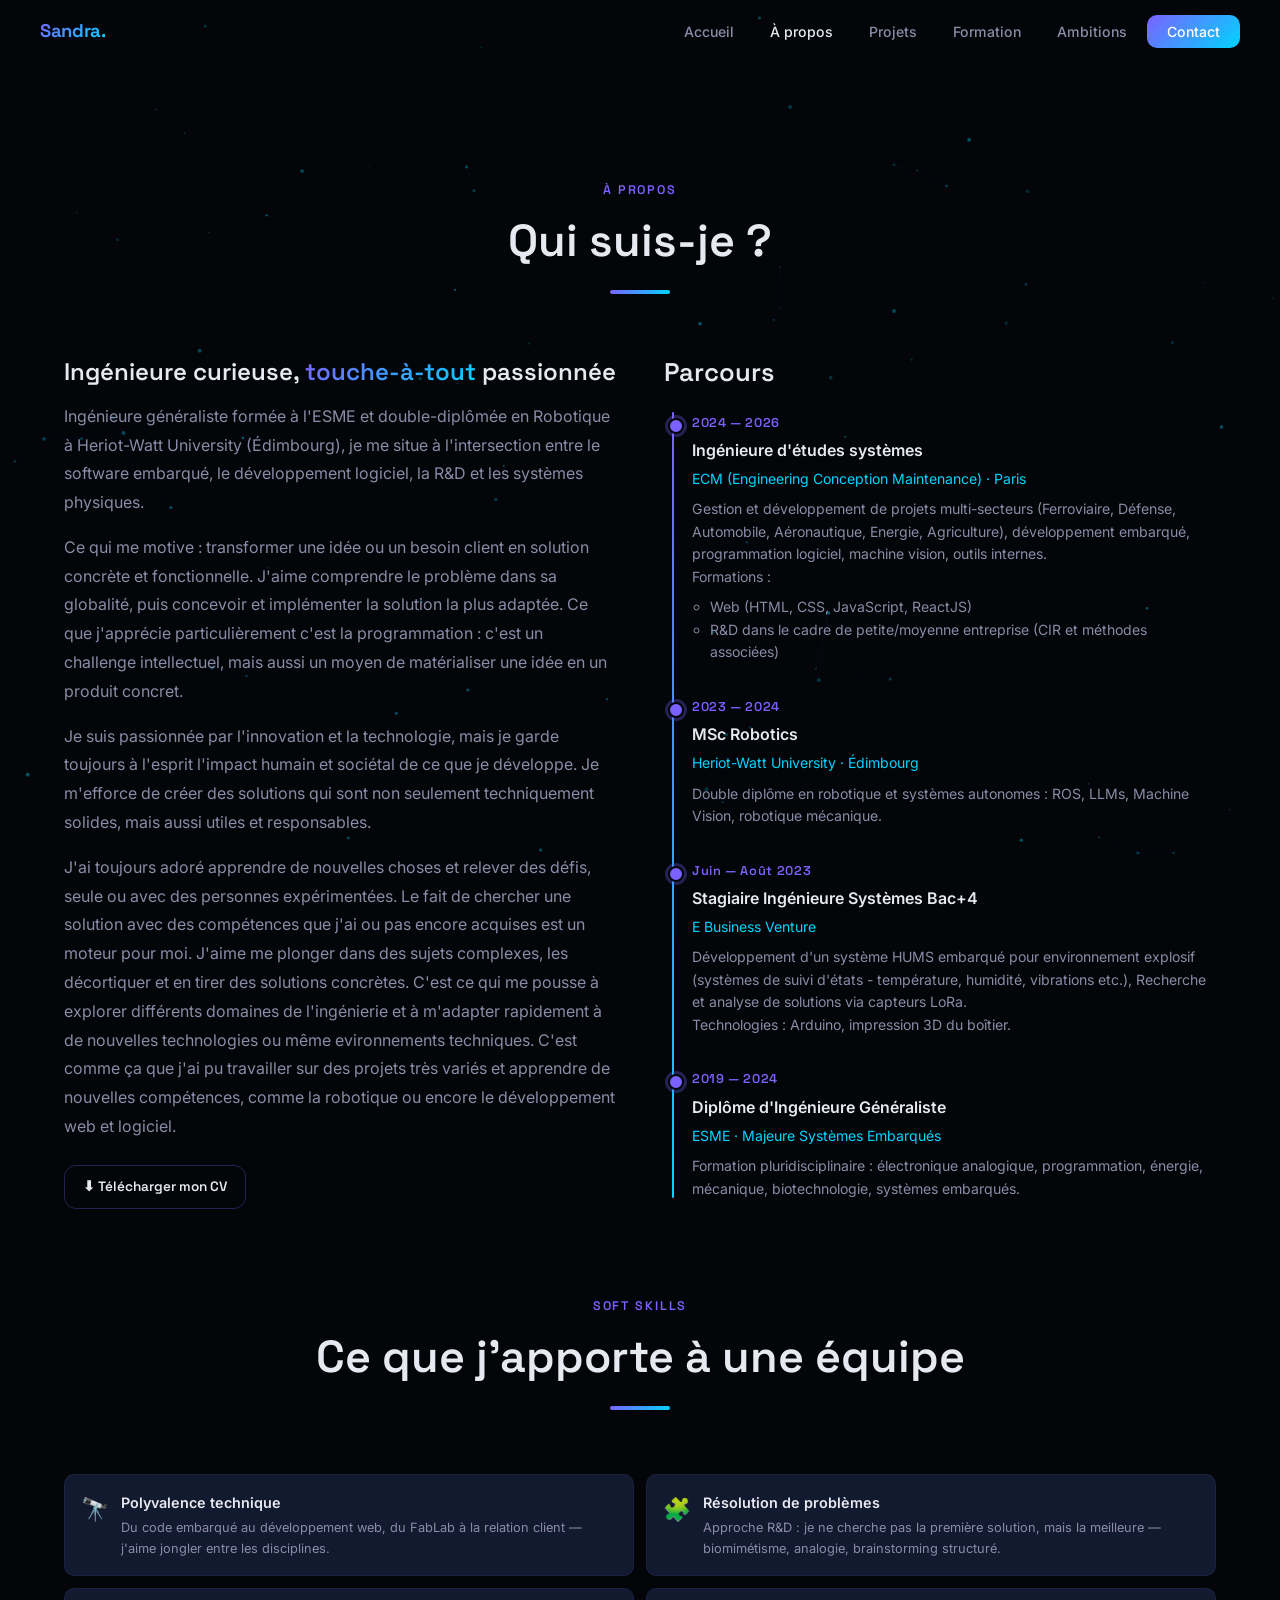
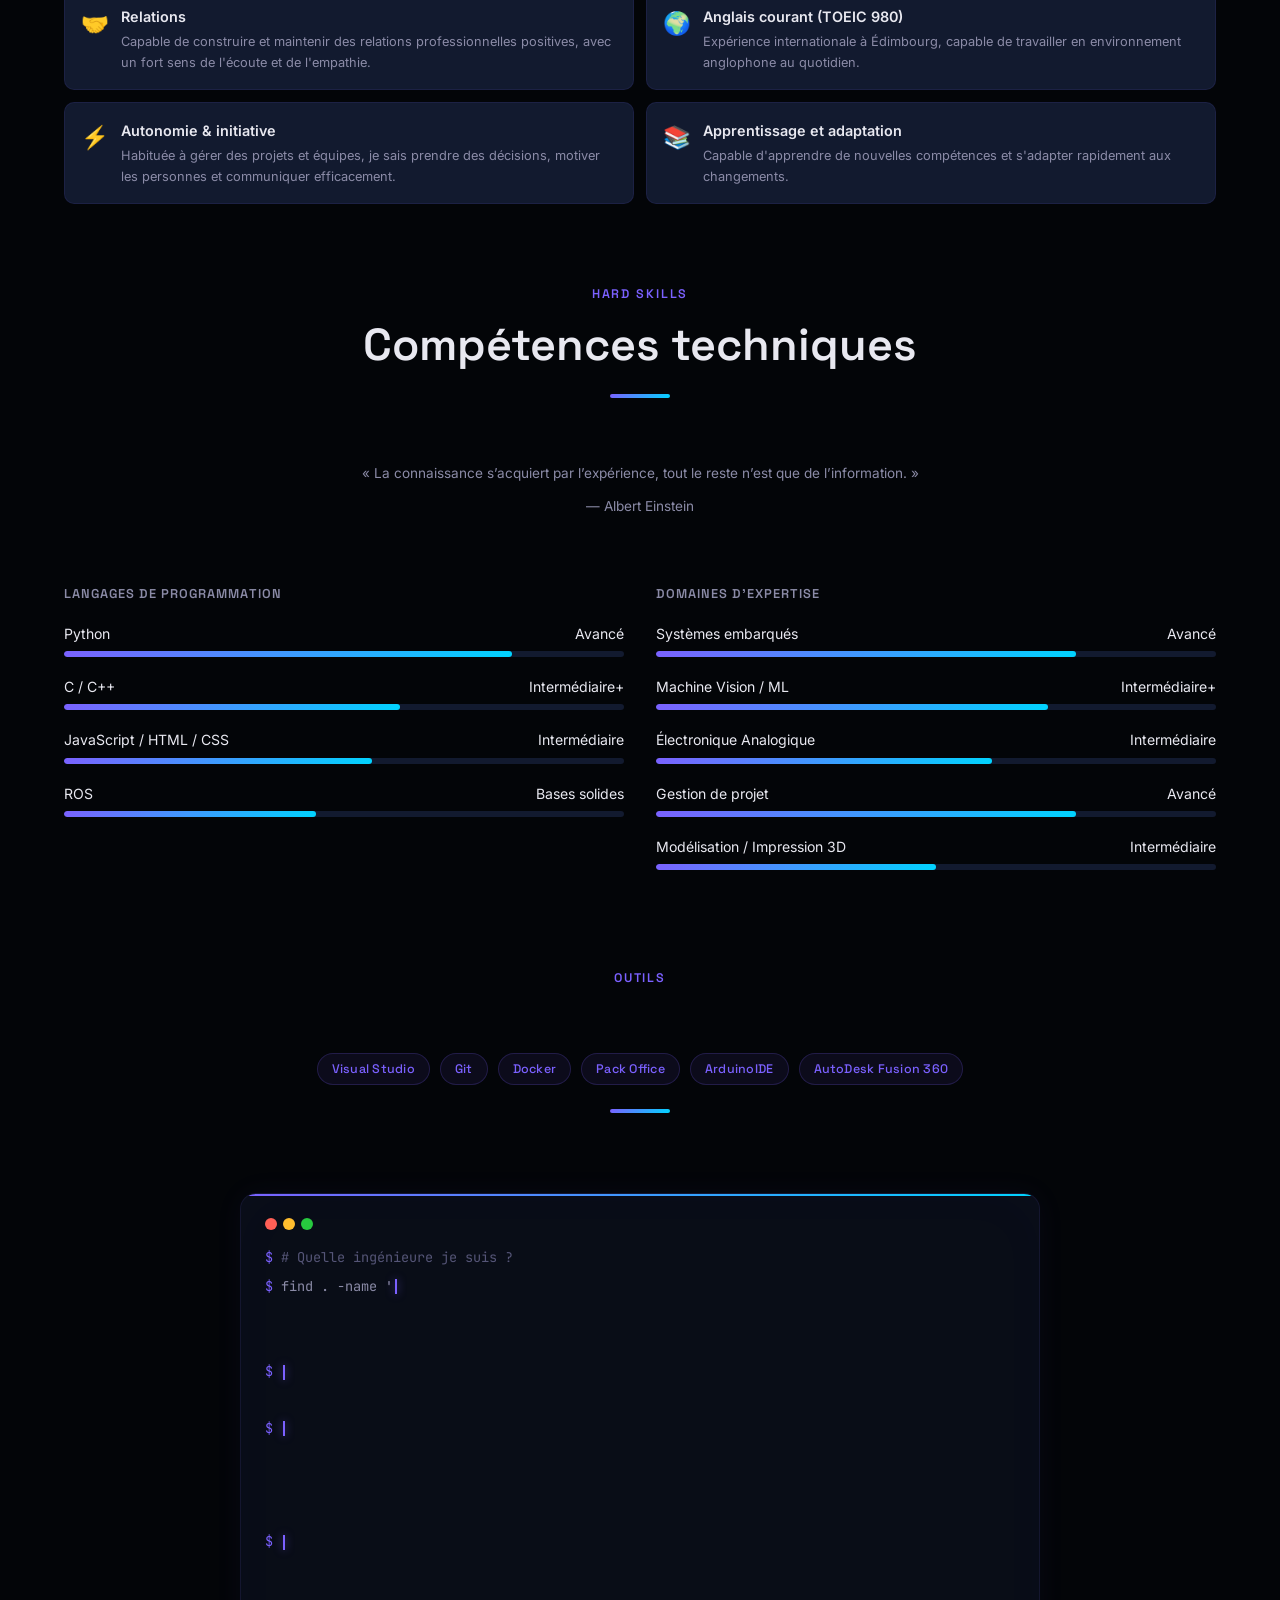
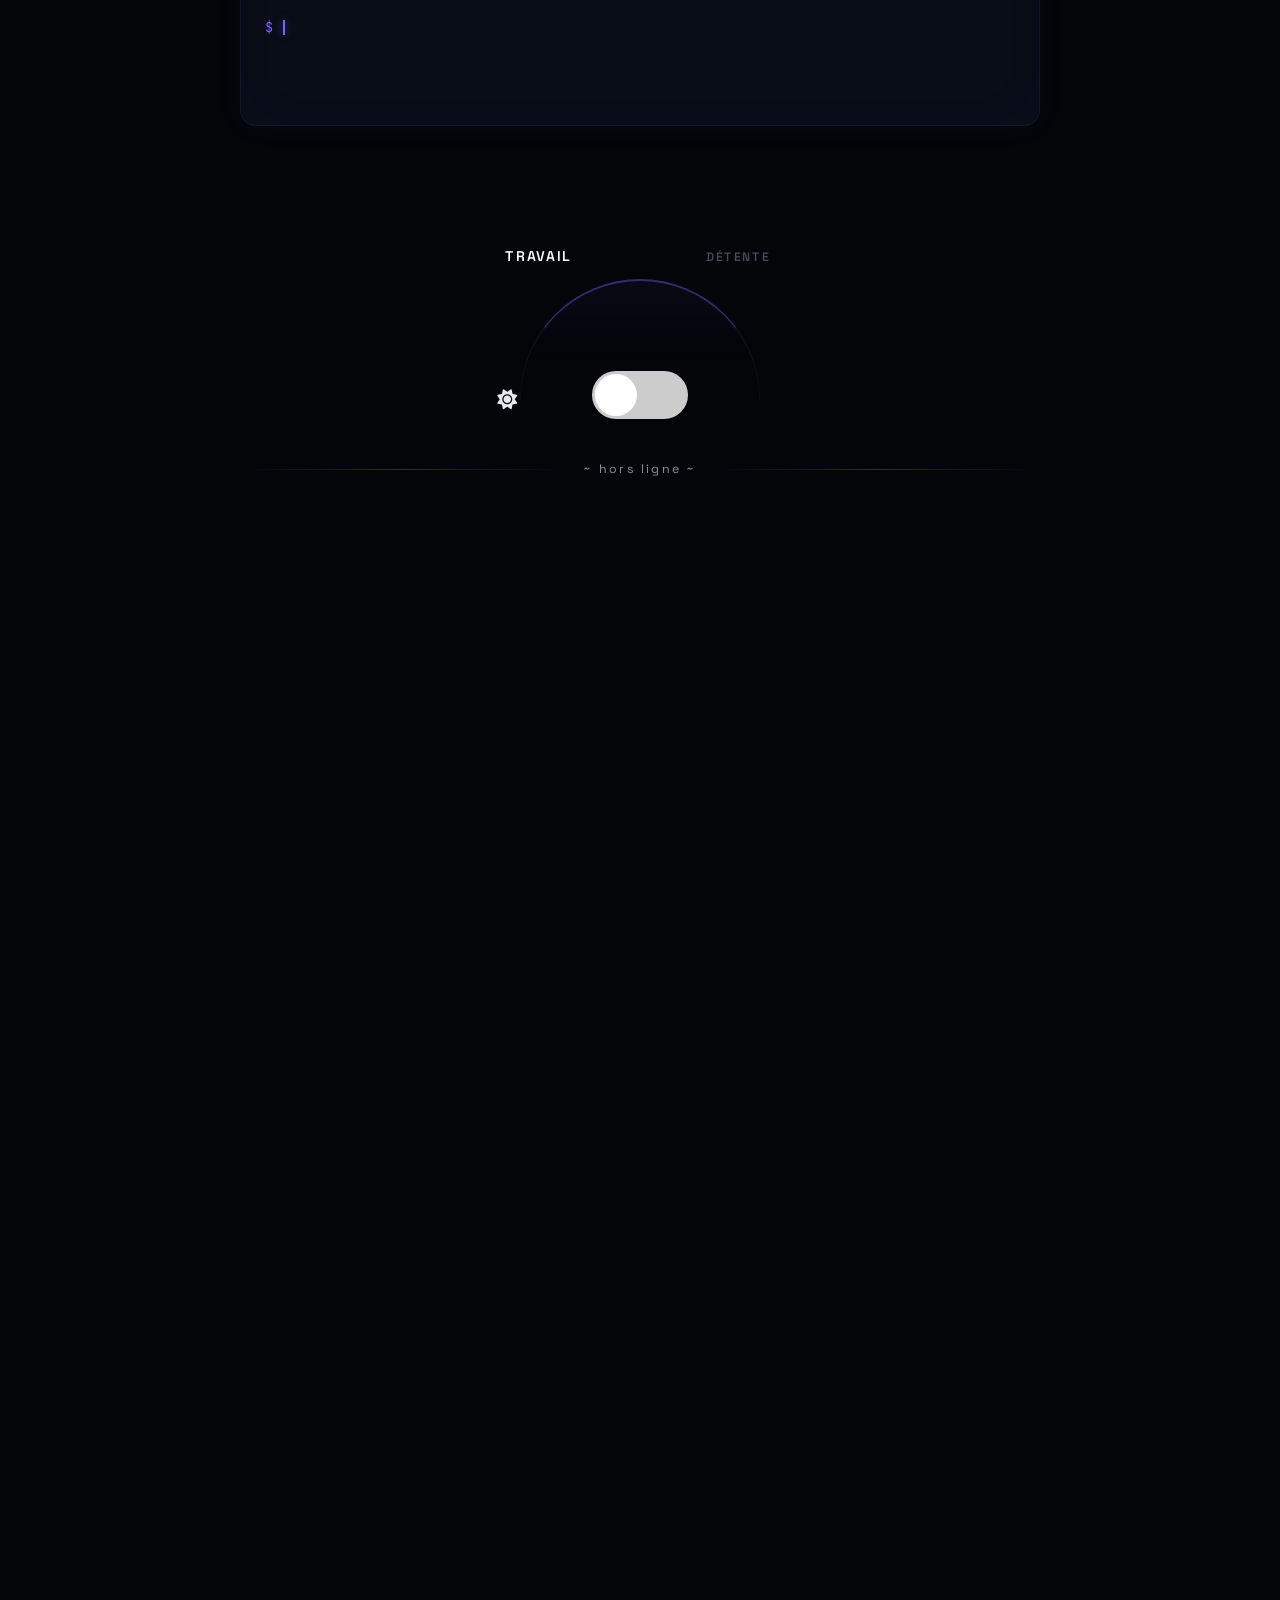
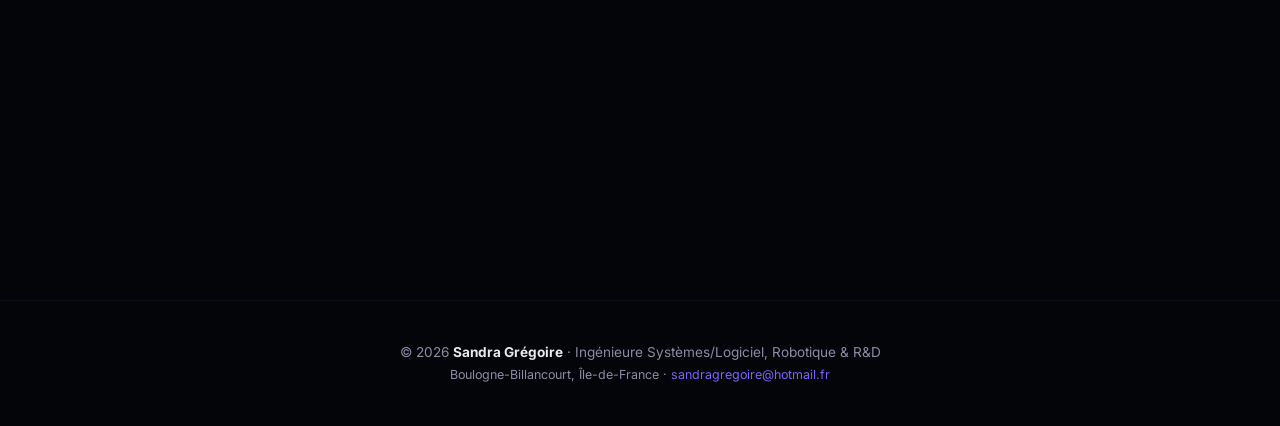
==== Website/about.html @ bf20652e "Mise en place website" ====
<!DOCTYPE html>
<html lang="fr">
<head>
  <meta charset="UTF-8" />
  <meta name="viewport" content="width=device-width, initial-scale=1.0" />
  <title>À propos — Sandra Grégoire | Ingénieure Systèmes, Robotique & R&D</title>
  <meta name="description" content="Parcours d'ingénieure en Bureau offshoring et robotique. Double diplôme ESME et Heriot-Watt, expérience dans l'aéronautique, la robotique et le développement." />

  <!--
    =====================================================
    POLICES GOOGLE FONTS
    Space Grotesk = titres, très lisible et moderne/tech
    Inter         = corps de texte, excellent sur écran
    =====================================================
  -->
  <link rel="preconnect" href="https://fonts.googleapis.com" />
  <link rel="preconnect" href="https://fonts.gstatic.com" crossorigin />
  <link href="https://fonts.googleapis.com/css2?family=Space+Grotesk:wght@300;400;500;600;700&family=Inter:wght@300;400;500;600&family=JetBrains+Mono:wght@400;500;700&display=swap" rel="stylesheet" />

  <!-- Lien vers le fichier CSS externe -->
  <link rel="stylesheet" href="style_new.css" />

  <!-- FontAwesome icônes -->
  <link rel="stylesheet" href="https://cdnjs.cloudflare.com/ajax/libs/font-awesome/6.5.2/css/all.min.css" />

</head>
<body>
  <canvas id="particle-canvas"></canvas>
  <a href="#main-content" class="skip-link">Aller au contenu</a>

  <!-- =====================================================
       NAVIGATION FIXE
       ===================================================== -->
  <nav>
    <div class="nav-inner">
      <a class="nav-logo" href="index.html">
        Sandra<span>.</span>
      </a>

      <!-- Burger visible sur mobile -->
      <button class="nav-burger" id="burger" aria-label="Menu de navigation" aria-expanded="false" aria-controls="navLinks">
        <span></span><span></span><span></span>
      </button>

      <ul class="nav-links" id="navLinks">
        <li><a href="index.html" data-page="home">Accueil</a></li>
        <li><a href="about.html" data-page="about" class="active">À propos</a></li>
        <li><a href="projects.html" data-page="projects">Projets</a></li>
        <li><a href="education.html" data-page="education">Formation</a></li>
        <li><a href="ambitions.html" data-page="ambitions">Ambitions</a></li>
        <li><a href="contact.html" data-page="contact" class="nav-cta">Contact</a></li>
      </ul>
    </div>
  </nav>

  <main id="main-content" class="page active">
    <section class="section">
      <div class="container">
        <div class="section-header">
          <div class="section-eyebrow">À propos</div>
          <h2>Qui suis-je ?</h2>
          <div class="divider"></div>
        </div>

        <div class="about-grid">

          <!-- Biographie -->
          <div class="about-text fade-up">
            <h3>Ingénieure curieuse, <span class="gradient-text">touche-à-tout</span> passionnée</h3>

            <p>
              Ingénieure généraliste formée à l'ESME et double-diplômée en Robotique
              à Heriot-Watt University (Édimbourg), je me situe à l'intersection
              entre le software embarqué, le développement logiciel, la R&D et les systèmes physiques.
            </p>
            <p>
              Ce qui me motive : transformer une idée ou un besoin client en solution
              concrète et fonctionnelle. J'aime comprendre le problème dans sa globalité, 
              puis concevoir et implémenter la solution la plus adaptée. Ce que j'apprécie 
              particulièrement c'est la programmation : c'est un challenge intellectuel, 
              mais aussi un moyen de matérialiser une idée en un produit concret.
            </p>
            <p>
              Je suis passionnée par l'innovation et la technologie, mais je garde toujours
              à l'esprit l'impact humain et sociétal de ce que je développe. Je m'efforce
              de créer des solutions qui sont non seulement techniquement solides, mais aussi
              utiles et responsables.
            </p>
            <p>
              J'ai toujours adoré apprendre de nouvelles choses et relever des défis, seule ou avec 
              des personnes expérimentées. Le fait de chercher une solution avec des compétences que j'ai
              ou pas encore acquises est un moteur pour moi. J'aime me plonger dans des sujets complexes,
              les décortiquer et en tirer des solutions concrètes. C'est ce qui me pousse à explorer 
              différents domaines de l'ingénierie et à m'adapter rapidement à de nouvelles technologies 
              ou même evironnements techniques. C'est comme ça que j'ai pu travailler sur des projets 
              très variés et apprendre de nouvelles compétences, comme la robotique ou encore le 
              développement web et logiciel.
            </p>

            <!-- Lien vers le CV -->
            <div style="margin-top: 24px;">
              <a href="src/data/doc/CV_SG4.pdf" class="btn btn-secondary" style="display:inline-flex; font-size:0.85rem; padding:10px 18px;">
                ⬇ Télécharger mon CV
              </a>
            </div>
          </div>

          <!-- Parcours timeline -->
          <div class="fade-up" style="transition-delay:0.15s">
            <h3 style="margin-bottom:24px;">Parcours</h3>

            <div class="timeline">

              <div class="timeline-item">
                <div class="timeline-date">2024 — 2026</div>
                <div class="timeline-title">Ingénieure d'études systèmes</div>
                <div class="timeline-org">ECM (Engineering Conception Maintenance) · Paris</div>
                <div class="timeline-desc">
                  Gestion et développement de projets multi-secteurs (Ferroviaire, Défense, 
                  Automobile, Aéronautique, Energie, Agriculture),
                  développement embarqué, programmation logiciel, machine vision, outils internes.
                </div>
                <div class="timeline-desc">
                  Formations : 
                  <ul style="list-style-type:circle; margin-left:18px; margin-top:8px;">
                    <li>Web (HTML, CSS, JavaScript, ReactJS)</li>
                    <li>R&D dans le cadre de petite/moyenne entreprise (CIR et méthodes associées)</li>
                  </ul>
                </div>
              </div>

              <div class="timeline-item">
                <div class="timeline-date">2023 — 2024</div>
                <div class="timeline-title">MSc Robotics</div>
                <div class="timeline-org">Heriot-Watt University · Édimbourg</div>
                <div class="timeline-desc">
                  Double diplôme en robotique et systèmes autonomes : ROS, LLMs,
                  Machine Vision, robotique mécanique.
                </div>
              </div>

              <div class="timeline-item">
                <div class="timeline-date">Juin — Août 2023</div>
                <div class="timeline-title">Stagiaire Ingénieure Systèmes Bac+4</div>
                <div class="timeline-org">E Business Venture</div>
                <div class="timeline-desc">
                  Développement d'un système HUMS embarqué pour environnement explosif (systèmes de
                  suivi d'états - température, humidité, vibrations etc.),
                  Recherche et analyse de solutions via capteurs LoRa.
                </div>
                <div class="timeline-desc">
                  Technologies : Arduino, impression 3D du boîtier.
                </div>
              </div>

              <div class="timeline-item">
                <div class="timeline-date">2019 — 2024</div>
                <div class="timeline-title">Diplôme d'Ingénieure Généraliste</div>
                <div class="timeline-org">ESME · Majeure Systèmes Embarqués</div>
                <div class="timeline-desc">
                  Formation pluridisciplinaire : électronique analogique, programmation,
                  énergie, mécanique, biotechnologie, systèmes embarqués.
                </div>
              </div>
            </div>
          </div>
        </div>

        <!-- Qualités -->
        <div style="margin-top: 64px;">
          <div class="section-header">
            <div class="section-eyebrow">Soft skills</div>
            <h2>Ce que j'apporte à une équipe</h2>
            <div class="divider"></div>
          </div>

          <div class="qualities-grid">
            <div class="quality-card fade-up">
              <div class="quality-icon">🔭</div>
              <div>
                <div class="quality-title">Polyvalence technique</div>
                <div class="quality-desc">Du code embarqué au développement web, du FabLab à la relation client — j'aime jongler entre les disciplines.</div>
              </div>
            </div>
            <div class="quality-card fade-up">
              <div class="quality-icon">🧩</div>
              <div>
                <div class="quality-title">Résolution de problèmes</div>
                <div class="quality-desc">Approche R&D : je ne cherche pas la première solution, mais la meilleure — biomimétisme, analogie, brainstorming structuré.</div>
              </div>
            </div>
            <div class="quality-card fade-up">
              <div class="quality-icon">🤝</div>
              <div>
                <div class="quality-title">Relations</div>
                <div class="quality-desc">Capable de construire et maintenir des relations professionnelles positives, avec un fort sens de l'écoute et de l'empathie.</div>
              </div>
            </div>
            <div class="quality-card fade-up">
              <div class="quality-icon">🌍</div>
              <div>
                <div class="quality-title">Anglais courant (TOEIC 980)</div>
                <div class="quality-desc">Expérience internationale à Édimbourg, capable de travailler en environnement anglophone au quotidien.</div>
              </div>
            </div>
            <div class="quality-card fade-up">
              <div class="quality-icon">⚡</div>
              <div>
                <div class="quality-title">Autonomie & initiative</div>
                <div class="quality-desc">Habituée à gérer des projets et équipes, je sais prendre des décisions, motiver les personnes et communiquer efficacement.</div>
              </div>
            </div>
            <div class="quality-card fade-up">
              <div class="quality-icon">📚</div>
              <div>
                <div class="quality-title">Apprentissage et adaptation</div>
                <div class="quality-desc">Capable d'apprendre de nouvelles compétences et s'adapter rapidement aux changements.</div>
              </div>
            </div>
          </div>
        </div>

        <!-- Compétences techniques -->
        <div style="margin-top: 80px;">
          <div class="section-header">
            <div class="section-eyebrow">Hard skills</div>
            <h2>Compétences techniques</h2>
            <div class="divider"></div>
          </div>

          <div>
            <p style="margin-top: 16px; margin-bottom: 10px; font-size:0.85rem; color:var(--text-muted); text-align: center;">
              « La connaissance s’acquiert par l’expérience, tout le reste n’est que de l’information. »
            </p>
            <p style="margin-bottom: 70px; font-size:0.85rem; color:var(--text-muted); text-align: center;">
              — Albert Einstein
            </p>
          </div>

          <div class="skills-grid">
            <div class="skill-group fade-up">
              <h3>Langages de programmation</h3>

              <div class="skill-bar">
                <div class="skill-bar-header">
                  <span>Python</span><span style="color:var(--brand)">Avancé</span>
                </div>
                <div class="skill-bar-track">
                  <div class="skill-bar-fill" data-width="80"></div>
                </div>
              </div>

              <div class="skill-bar">
                <div class="skill-bar-header">
                  <span>C / C++</span><span style="color:var(--brand)">Intermédiaire+</span>
                </div>
                <div class="skill-bar-track">
                  <div class="skill-bar-fill" data-width="60"></div>
                </div>
              </div>

              <div class="skill-bar">
                <div class="skill-bar-header">
                  <span>JavaScript / HTML / CSS</span><span style="color:var(--brand)">Intermédiaire</span>
                </div>
                <div class="skill-bar-track">
                  <div class="skill-bar-fill" data-width="55"></div>
                </div>
              </div>

              <div class="skill-bar">
                <div class="skill-bar-header">
                  <span>ROS</span><span style="color:var(--brand)">Bases solides</span>
                </div>
                <div class="skill-bar-track">
                  <div class="skill-bar-fill" data-width="45"></div>
                </div>
              </div>
            </div>

            <div class="skill-group fade-up" style="transition-delay:0.15s">
              <h3>Domaines d'expertise</h3>

              <div class="skill-bar">
                <div class="skill-bar-header">
                  <span>Systèmes embarqués</span><span style="color:var(--accent)">Avancé</span>
                </div>
                <div class="skill-bar-track">
                  <div class="skill-bar-fill" data-width="75"></div>
                </div>
              </div>

              <div class="skill-bar">
                <div class="skill-bar-header">
                  <span>Machine Vision / ML</span><span style="color:var(--accent)">Intermédiaire+</span>
                </div>
                <div class="skill-bar-track">
                  <div class="skill-bar-fill" data-width="70"></div>
                </div>
              </div>

              <div class="skill-bar">
                <div class="skill-bar-header">
                  <span>Électronique Analogique</span><span style="color:var(--accent)">Intermédiaire</span>
                </div>
                <div class="skill-bar-track">
                  <div class="skill-bar-fill" data-width="60"></div>
                </div>
              </div>

              <div class="skill-bar">
                <div class="skill-bar-header">
                  <span>Gestion de projet</span><span style="color:var(--accent)">Avancé</span>
                </div>
                <div class="skill-bar-track">
                  <div class="skill-bar-fill" data-width="75"></div>
                </div>
              </div>

              <div class="skill-bar">
                <div class="skill-bar-header">
                  <span>Modélisation / Impression 3D</span><span style="color:var(--accent)">Intermédiaire</span>
                </div>
                <div class="skill-bar-track">
                  <div class="skill-bar-fill" data-width="50"></div>
                </div>
              </div>
            </div>
          </div>

        <!-- Outils -->
        <div style="margin-top: 80px;">
          <div class="section-header">
            <div class="section-eyebrow">Outils</div>
          </div>
          <div class="tags-cloud" style="justify-content: center; gap: 10px;">
            <span class="tag">Visual Studio</span>
            <span class="tag">Git</span>
            <span class="tag">Docker</span>
            <span class="tag">Pack Office</span>
            <span class="tag">ArduinoIDE</span>
            <span class="tag">AutoDesk Fusion 360</span>
          </div>
        </div>
        <div class="divider"></div>


        <!-- Terminal animé — effet "machine qui code" -->
        <div class="hero-terminal fade-up" style="margin-top: 80px; max-width: 800px; margin-left:auto; margin-right:auto;">
          <div class="terminal-header">
            <div class="terminal-dot"></div>
            <div class="terminal-dot"></div>
            <div class="terminal-dot"></div>
          </div>
          <div class="terminal-line">
            <span class="prompt">$ </span>
            <span class="comment"># Quelle ingénieure je suis ?</span>
          </div>
          <div class="terminal-block">
            <div class="terminal-line">
              <span class="prompt">$ </span>
              <span class="typed-text" data-text="find . -name '*.problem' --depth all"></span><span class="cursor"></span>
            </div>
            <div class="terminal-line terminal-output" style="opacity:0">
              <span class="output">→ Analyse le problème sous toutes ses coutures avant d'écrire la première ligne</span>
            </div>
            <div class="terminal-line terminal-output" style="opacity:0">
              <span class="output">→ Pose les bonnes questions plutôt que d'accepter les premières hypothèses</span>
            </div>
          </div>
          <div class="terminal-block">
            <div class="terminal-line">
              <span class="prompt">$ </span>
              <span class="typed-text" data-text="git log --oneline --graph"></span><span class="cursor"></span>
            </div>
            <div class="terminal-line terminal-output" style="opacity:0">
              <span class="output">→ Travail concis : structure claire, branches, commits, documentation à jour</span>
            </div>
          </div>
          <div class="terminal-block">
            <div class="terminal-line">
              <span class="prompt">$ </span>
              <span class="typed-text" data-text="ls myopinion/AI"></span><span class="cursor"></span>
            </div>
            <div class="terminal-line terminal-output" style="opacity:0">
              <span class="output error">✗ Permission denied: brain.exe not found — l'IA ne remplace pas la réflexion</span>
            </div>
            <div class="terminal-line terminal-output" style="opacity:0">
              <span class="output">→ Utilise l'IA comme levier d'efficacité : revue de code, documentation, exploration rapide</span>
            </div>
            <div class="terminal-line terminal-output" style="opacity:0">
              <span class="output">→ Comprend ce qu'elle produit avant de l'intégrer — toujours</span>
            </div>
          </div>
          <div class="terminal-block">
            <div class="terminal-line">
              <span class="prompt">$ </span>
              <span class="typed-text" data-text="sudo apt update && apt upgrade skills"></span><span class="cursor"></span>
            </div>
            <div class="terminal-line terminal-output" style="opacity:0">
              <span class="output">→ S'approprie les méthodologies et standards de chaque environnement</span>
            </div>
            <div class="terminal-line terminal-output" style="opacity:0">
              <span class="output">→ Identifie les gaps, comble activement : docs, collègues, side-projects</span>
            </div>
          </div>
          <div class="terminal-block">
            <div class="terminal-line">
              <span class="prompt">$ </span>
              <span class="typed-text" data-text="ssh team@shared-context"></span><span class="cursor"></span>
            </div>
            <div class="terminal-line terminal-output" style="opacity:0">
              <span class="output">→ Autonome sur l'exécution, transparent sur les blocages</span>
            </div>
            <div class="terminal-line terminal-output" style="opacity:0">
              <span class="output">→ Sait quand creuser seul et quand impliquer l'équipe</span>
            </div>
          </div>
        </div>

        <!-- =====================================================
            SECTION PERSONNELLE — "Hors ligne"
        ===================================================== -->

        <!-- Pour passer a la section "perso" j'aimerais que quand on scroll et on dépasse le divider,
          on a un switch qui s'anime et se stabilisé à droite en position "détente" (il etait de base en
          position travail), et du coup quand le switch s'est activé, on a le fond qui change de couleur/ambiance
          et ca revient normalement quand on scroll en haut -->

        <!-- Séparateur de transition -->
        <div class="mode-switch-container" style="margin-top: 120px; margin-bottom: 40px;">
            <div class="switch-labels">
                <span class="switch-label switch-label-left">Travail</span>
                <span class="switch-label switch-label-right">Détente</span>
            </div>
            <div class="switch-arc-wrapper">
                <div class="switch-arc"></div>
                <div class="switch-orbiter">
                    <div class="switch-icon">
                        <i class="fa-solid fa-sun"></i>
                        <i class="fa-solid fa-moon"></i>
                    </div>
                </div>
            </div>
            <label class="switch switch--dummy">
                <input type="checkbox" id="mode-toggle">
                <span class="slider"></span>
            </label>
        </div>
        <div class="personal-divider">
          <span class="personal-divider-label">~ hors ligne ~</span>
        </div>

          <!-- Contenu : texte + galerie -->
          <div class="about-grid personal-content" style="margin-top: 80px;">

              <!-- Galerie photo -->
              <div class="photo-mosaic fade-up" style="transition-delay:0.25s">
                <img src="src/data/img/img_about/1.jpeg"  alt="Photo 1">
                <img src="src/data/img/img_about/11.jpeg" alt="Photo 11">
                <img src="src/data/img/img_about/3.jpeg"  alt="Photo 3">
                <img src="src/data/img/img_about/4.jpeg"  alt="Photo 4">
                <img src="src/data/img/img_about/15.jpeg" alt="Photo 15">
                <img src="src/data/img/img_about/6.jpeg"  alt="Photo 6">
                <img src="src/data/img/img_about/9.jpeg"  alt="Photo 9">
                <img src="src/data/img/img_about/8.jpeg"  alt="Photo 8">
                <img src="src/data/img/img_about/7.jpeg"  alt="Photo 7">
                <img src="src/data/img/img_about/2.jpeg"  alt="Photo 2">
                <img src="src/data/img/img_about/13.jpeg" alt="Photo 13">
                <img src="src/data/img/img_about/14.jpeg" alt="Photo 14">
              </div>

            <!-- texte perso -->
            <div class="about-text fade-up">
              <h3>La personne derrière l'ingénieure,</h3>
              <h3><span class="gradient-text" style="font-size: 2rem;">Sandra,</span> version non-compilée</h3>

              <div class="about-text fade-up" style="transition-delay:0.1s">
                <p>
                  En dehors des branches Git et des schémas d'architecture, j'ai une vie qui déborde
                  dans tous les sens — et c'est exactement comme ça que j'aime. Présidente du Bureau
                  des Arts à l'ESME, j'ai appris que gérer des gens passionnés est souvent plus
                  complexe que déboguer un système embarqué.
                </p>
                <p>
                  La <strong style="color: var(--violet);">photographie</strong> est mon autre langage. Pas le filtre Instagram d'une
                  seconde, mais vraiment chercher la lumière, le cadre, l'instant qu'on ne voit qu'une
                  fois. C'est une façon de ralentir que j'ai apprise, entre mes voyages et mes cours.
                </p>
                <p>
                  J'ai un faible pour les <strong style="color: var(--violet);">jeux de société</strong> et 
                  les <strong style="color: var(--violet);">jeux vidéos</strong>, surtout ceux qui racontent 
                  une histoire ou demandent gestion et exploration. J'aime les jeux qui me font réfléchir, 
                  mais aussi ceux qui me font rire — et j'ai un faible pour les jeux coopératifs.
                </p>
                <p>
                  Un autre langage par lequel je m'exprime : la <strong style="color: var(--violet);">musique</strong>. 
                  J'ai joué du piano pendant 7 ans (mais ne me demandez pas de jouer autre chose que "Au clair de la lune"). 
                  J'essaye d'aller à des concerts dès que je peux. J'écoute -et chante- de tout, et j'aime m'immerger
                  dans mes playlists pendant des heures quand je travaille, que je joue, ou que je m'occupe de 
                  mes <strong style="font-style: italic;">25 plantes</strong> ! 
                  C'est mon côté multitâche !

                </p>
                <p>
                  Le reste du temps, je lis — romans, essais, tout ce qui me sort de mon domaine.
                  Je dessine quand une idée ne trouve pas d'autre sortie. Je <strong style="color: var(--violet);">cuisine</strong> en improvisant,
                  mais surtout en adaptant la recette d'origine à ma sauce. Je <strong style="color: var(--violet);">voyage</strong>
                  dès que l'occasion se présente, avec une vraie curiosité pour les langues et les manières 
                  de vivre qui ne ressemblent pas à la mienne.
                </p>
                <p>
                  La <strong style="color: var(--violet);">musculation</strong> est un rendez-vous que je prends avec moi-même :
                  l'effort régulier, le progrès mesurable, la discipline choisie — pas si éloigné de
                  ce que j'aime dans l'ingénierie, finalement. Et au bout de la journée, mon chien
                  s'en fiche que j'aie eu une bonne réunion ou non. C'est assez sain.
                </p>
                <p>
                  Ce que toutes ces choses ont en commun : j'y cherche la même chose que dans mon
                  travail — comprendre, créer, explorer, et surtout, m'amuser. Parce que si on ne s'amuse pas dans ce qu'on fait,
                  on rate une partie essentielle de la vie.
                </p>

                <!-- Petits tags "intérêts" -->
                <div class="personal-tags">
                  <span class="personal-tag">📷 Photographie</span>
                  <span class="personal-tag">✏️ Dessin</span>
                  <span class="personal-tag">📚 Lecture</span>
                  <span class="personal-tag">🌍 Voyages</span>
                  <span class="personal-tag">🏋️ Muscu</span>
                  <span class="personal-tag">🎵 Musique</span>
                  <span class="personal-tag">🎲 Jeux de société</span>
                  <span class="personal-tag">🕹️ Jeux vidéos</span>
                  <span class="personal-tag">🌿 Plantes</span>
                  <span class="personal-tag">🐶 Mon chien</span>
                </div>
              </div>
            </div>
          </div>

      </div>
    </section>
  </main>
<!-- =====================================================
       FOOTER — présent sur toutes les pages
       ===================================================== -->
  <footer>
    <div class="container">
      <p>
        © 2026 <strong>Sandra Grégoire</strong> · Ingénieure Systèmes/Logiciel, Robotique & R&D
        <br />
        <span style="font-size:0.78rem;">
          Boulogne-Billancourt, Île-de-France ·
          <a href="mailto:sandragregoire@hotmail.fr">sandragregoire@hotmail.fr</a>
        </span>
      </p>
    </div>
  </footer>
<script type="module" src="./src/app.js"></script>
</body>
</html>
---- Website/style_new.css ----
/* ============================================
 * Variables CSS & Theme
 * ============================================ */
:root {
  --bg: #030508;
  --bg-2: #0a0f1a;
  --bg-3: #121a2f;
  --bg-card: rgba(18, 22, 40, 0.65);
  --violet: #7b61ff;
  --cyan: #00d4ff;
  --coral: #ff6b6b;
  --amber: #ffa726;
  --green: #23f0c7;
  --text: #e8e8f0;
  --text-muted: #8b8ba7;
  --text-dim: #5a5a78;
  --border: rgba(123, 97, 255, 0.1);
  --border-hover: rgba(123, 97, 255, 0.35);
  --gradient: linear-gradient(135deg, #7b61ff, #00d4ff);
  --font-display: "Space Grotesk", sans-serif;
  --font-body: "Inter", sans-serif;
  --font-mono: "JetBrains Mono", monospace;
  --radius: 16px;
  --transition: 0.35s cubic-bezier(0.4, 0, 0.2, 1);
  --shadow-glow: 0 0 40px rgba(123, 97, 255, 0.12);
  --shadow-card: 0 8px 32px rgba(0, 0, 0, 0.35);
}

/* ============================================
 * Reset & Base Styles
 * ============================================ */
* {
  margin: 0;
  padding: 0;
  box-sizing: border-box;
}
html {
  scroll-behavior: smooth;
  font-size: 16px;
}
body {
  background: var(--bg);
  color: var(--text);
  font-family: var(--font-body);
  line-height: 1.65;
  min-height: 100vh;
  overflow-x: hidden;
  -webkit-font-smoothing: antialiased;
  -moz-osx-font-smoothing: grayscale;
}

/* ============================================
 * Canvas & Background Effects
 * ============================================ */
#particle-canvas {
  position: fixed;
  inset: 0;
  z-index: 0;
  pointer-events: none;
  opacity: 0.5;
}
h1,
h2,
h3,
h4,
h5,
h6 {
  font-family: var(--font-display);
  font-weight: 600;
  line-height: 1.15;
  color: var(--text);
}
h1 {
  font-size: clamp(2.5rem, 5.5vw, 5rem);
}
h2 {
  font-size: clamp(1.7rem, 3.5vw, 2.8rem);
}
h3 {
  font-size: clamp(1.2rem, 2vw, 1.6rem);
}
h4 {
  font-size: clamp(1rem, 1.5vw, 1.2rem);
}
a {
  color: var(--violet);
  text-decoration: none;
  transition: all var(--transition);
}
a:hover {
  color: var(--cyan);
}
.gradient-text {
  background: var(--gradient);
  -webkit-background-clip: text;
  -webkit-text-fill-color: transparent;
  background-clip: text;
}
.gradient-text-2 {
  background: linear-gradient(135deg, #ff6b6b, #fac927);
  -webkit-background-clip: text;
  -webkit-text-fill-color: transparent;
  background-clip: text;
}
.container {
  max-width: 1200px;
  margin: 0 auto;
  padding: 0 24px;
}
.section {
  padding: 100px 0;
  position: relative;
  z-index: 1;
}
.section-header {
  text-align: center;
  margin-bottom: 64px;
}
.section-eyebrow {
  font-size: 0.78rem;
  text-transform: uppercase;
  letter-spacing: 0.15em;
  color: var(--violet);
  font-family: var(--font-display);
  font-weight: 600;
  margin-bottom: 14px;
}
.section-header h2 {
  margin-bottom: 16px;
}
.section-header p {
  color: var(--text-muted);
  max-width: 600px;
  margin: 0 auto;
  line-height: 1.8;
}
.divider {
  width: 60px;
  height: 4px;
  background: var(--gradient);
  border-radius: 2px;
  margin: 24px auto 0;
}
.tag {
  display: inline-flex;
  align-items: center;
  gap: 4px;
  padding: 5px 14px;
  background: rgba(123, 97, 255, 0.08);
  border: 1px solid rgba(123, 97, 255, 0.2);
  border-radius: 100px;
  font-size: 0.78rem;
  font-family: var(--font-display);
  color: var(--violet);
  font-weight: 500;
  letter-spacing: 0.02em;
  transition: all var(--transition);
  position: relative;
  overflow: hidden;
}
.tag::before {
  content: "";
  position: absolute;
  inset: 0;
  background: rgba(123, 97, 255, 0.15);
  transform: scaleX(0);
  transition: transform 0.3s ease;
  transform-origin: left;
}
.tag:hover::before {
  transform: scaleX(1);
}
.tag:hover {
  border-color: rgba(123, 97, 255, 0.5);
  color: var(--text);
}
.tag.cyan {
  background: rgba(0, 212, 255, 0.06);
  border-color: rgba(0, 212, 255, 0.18);
  color: var(--cyan);
}
.tag.cyan::before {
  background: rgba(0, 212, 255, 0.12);
}
.tag.pink {
  background: rgba(255, 107, 107, 0.06);
  border-color: rgba(255, 107, 107, 0.18);
  color: var(--coral);
}
.tag.pink::before {
  background: rgba(255, 107, 107, 0.12);
}
.tag.amber {
  background: rgba(255, 167, 38, 0.06);
  border-color: rgba(255, 167, 38, 0.18);
  color: var(--amber);
}
.tag.amber::before {
  background: rgba(255, 167, 38, 0.12);
}
.tag.sky {
  background: rgba(35, 240, 199, 0.06);
  border-color: rgba(35, 240, 199, 0.18);
  color: var(--green);
}
.tag.sky::before {
  background: rgba(35, 240, 199, 0.12);
}
.tag.blue {
  background: rgba(100, 149, 237, 0.06);
  border-color: rgba(100, 149, 237, 0.18);
  color: #6495ed;
}
.tag.blue::before {
  background: rgba(100, 149, 237, 0.12);
}
.tags-cloud {
  display: flex;
  flex-wrap: wrap;
  gap: 8px;
}

/* ============================================
 * Navigation Bar
 * ============================================ */
nav {
  position: fixed;
  top: 0;
  left: 0;
  right: 0;
  z-index: 100;
  padding: 16px 24px;
  transition: all var(--transition);
}
nav.scrolled {
  backdrop-filter: blur(24px);
  -webkit-backdrop-filter: blur(24px);
  background: rgba(3, 5, 8, 0.85);
  border-bottom: 1px solid var(--border);
}
.nav-inner {
  max-width: 1200px;
  margin: 0 auto;
  display: flex;
  align-items: center;
  justify-content: space-between;
}
.nav-logo {
  font-family: var(--font-display);
  font-weight: 700;
  font-size: 1.15rem;
  letter-spacing: -0.02em;
  background: linear-gradient(135deg, var(--violet), var(--cyan));
  -webkit-background-clip: text;
  -webkit-text-fill-color: transparent;
  background-clip: text;
}
.nav-links {
  display: flex;
  gap: 4px;
  align-items: center;
  list-style: none;
}
.nav-links a {
  color: var(--text-muted);
  font-size: 0.88rem;
  font-weight: 500;
  padding: 8px 16px;
  border-radius: 10px;
  transition: all var(--transition);
  position: relative;
}
.nav-links a:hover,
.nav-links a.active {
  color: var(--text);
}
.nav-cta {
  background: var(--gradient) !important;
  color: #fff !important;
  padding: 8px 20px !important;
  border-radius: 10px !important;
  border: none !important;
}
.nav-cta:hover {
  transform: translateY(-2px);
  box-shadow: 0 8px 24px rgba(123, 97, 255, 0.3);
}
.nav-burger {
  display: none;
  flex-direction: column;
  gap: 5px;
  cursor: pointer;
  padding: 8px;
  background: none;
  border: none;
}
.nav-burger span {
  width: 24px;
  height: 2px;
  background: var(--text);
  border-radius: 2px;
  transition: all var(--transition);
}
.nav-burger--open span:nth-child(1) {
  transform: rotate(45deg) translate(5px, 5px);
}
.nav-burger--open span:nth-child(2) {
  opacity: 0;
}
.nav-burger--open span:nth-child(3) {
  transform: rotate(-45deg) translate(5px, -5px);
}
.page {
  min-height: 100vh;
  padding-top: 80px;
  position: relative;
  z-index: 1;
}

/* ============================================
 * Hero Section (Landing)
 * ============================================ */
.hero {
  min-height: 100vh;
  display: flex;
  align-items: center;
  position: relative;
  overflow: hidden;
  perspective: 1200px;
}
.hero-inner {
  position: relative;
  z-index: 2;
  padding: 80px 0 40px;
}
.hero-eyebrow {
  display: inline-flex;
  align-items: center;
  gap: 10px;
  margin-bottom: 24px;
  font-size: 0.85rem;
  color: var(--text-muted);
  font-family: var(--font-display);
  letter-spacing: 0.08em;
  text-transform: uppercase;
}
.status-dot {
  width: 10px;
  height: 10px;
  border-radius: 50%;
  background: #22c55e;
  animation: pulse-dot 2.5s ease-in-out infinite;
  box-shadow: 0 0 10px rgba(34, 197, 94, 0.5);
}
@keyframes pulse-dot {
  0%,
  100% {
    opacity: 1;
    transform: scale(1);
    box-shadow: 0 0 0 0 rgba(34, 197, 94, 0.5);
  }
  50% {
    opacity: 0.8;
    transform: scale(1.1);
    box-shadow: 0 0 0 8px rgba(34, 197, 94, 0);
  }
}
.hero h1 {
  font-weight: 700;
  margin-bottom: 12px;
  letter-spacing: -0.03em;
  line-height: 1.05;
}
.hero-subtitle {
  font-size: clamp(1.1rem, 2.5vw, 1.6rem);
  color: var(--text-muted);
  font-family: var(--font-display);
  margin-bottom: 32px;
  font-weight: 400;
}
.hero-actions {
  display: flex;
  gap: 16px;
  flex-wrap: wrap;
  margin-top: 32px;
}

/* ============================================
 * Buttons
 * ============================================ */
.btn {
  display: inline-flex;
  align-items: center;
  justify-content: center;
  gap: 10px;
  padding: 14px 32px;
  border-radius: 12px;
  font-family: var(--font-display);
  font-weight: 600;
  font-size: 0.95rem;
  cursor: pointer;
  transition: all var(--transition);
  border: none;
  position: relative;
  overflow: hidden;
}
.btn::after {
  content: "";
  position: absolute;
  inset: 0;
  background: rgba(255, 255, 255, 0);
  border-radius: 12px;
  transition: background var(--transition);
}
.btn:hover::after {
  background: rgba(255, 255, 255, 0.08);
}
.btn-primary {
  background: var(--gradient);
  color: #fff;
  box-shadow:
    0 4px 24px rgba(123, 97, 255, 0.3),
    0 0 60px rgba(0, 212, 255, 0.1);
}
.btn-primary:hover {
  transform: translateY(-3px);
  box-shadow:
    0 8px 32px rgba(123, 97, 255, 0.45),
    0 0 80px rgba(0, 212, 255, 0.2);
  color: #fff;
}
.btn-secondary {
  background: transparent;
  color: var(--text);
  border: 1px solid rgba(123, 97, 255, 0.3);
}
.btn-secondary:hover {
  background: rgba(123, 97, 255, 0.08);
  border-color: var(--violet);
  color: var(--violet);
}
.hero-stats {
  display: grid;
  grid-template-columns: repeat(3, 1fr);
  gap: 1px;
  border: 1px solid var(--border);
  border-radius: var(--radius);
  overflow: hidden;
  margin-top: 64px;
  max-width: 600px;
}
.stat-item {
  background: var(--bg-card);
  padding: 28px 20px;
  text-align: center;
  position: relative;
  overflow: hidden;
}
.stat-item::before {
  content: "";
  position: absolute;
  top: 0;
  left: 0;
  right: 0;
  height: 2px;
  background: var(--gradient);
  opacity: 0;
  transition: opacity var(--transition);
}
.stat-item:hover::before {
  opacity: 1;
}
.stat-number {
  font-size: 2.2rem;
  font-family: var(--font-display);
  font-weight: 700;
  background: var(--gradient);
  -webkit-background-clip: text;
  -webkit-text-fill-color: transparent;
  background-clip: text;
}
.stat-label {
  font-size: 0.82rem;
  color: var(--text-muted);
  margin-top: 6px;
  font-family: var(--font-display);
}
.hero-3d-orb {
  position: absolute;
  right: -10%;
  top: 50%;
  transform: translateY(-50%);
  width: 500px;
  height: 500px;
  border-radius: 50%;
  background: radial-gradient(
    circle at 30% 30%,
    rgba(123, 97, 255, 0.15),
    rgba(0, 212, 255, 0.05)
  );
  filter: blur(60px);
  pointer-events: none;
  z-index: 0;
  animation: orbFloat 8s ease-in-out infinite;
}
@keyframes orbFloat {
  0%,
  100% {
    transform: translateY(-50%) rotate(0) scale(1);
  }
  33% {
    transform: translateY(-52%) rotate(2deg) scale(1.02);
  }
  66% {
    transform: translateY(-48%) rotate(-1deg) scale(0.98);
  }
}
.hero-3d-orb::after {
  content: "";
  position: absolute;
  inset: -20px;
  border-radius: 50%;
  border: 1px solid rgba(123, 97, 255, 0.08);
  animation: orbRotate 20s linear infinite;
}
@keyframes orbRotate {
  0% {
    transform: rotate(0);
  }
  100% {
    transform: rotate(360deg);
  }
}
.hero-terminal {
  background: rgba(10, 15, 26, 0.9);
  border: 1px solid var(--border);
  border-radius: var(--radius);
  padding: 24px;
  max-width: 640px;
  margin-bottom: 40px;
  font-family: var(--font-mono);
  font-size: 0.85rem;
  position: relative;
  overflow: hidden;
  box-shadow:
    0 0 30px rgba(123, 97, 255, 0.05),
    inset 0 0 60px rgba(123, 97, 255, 0.02);
}
.hero-terminal::before {
  content: "";
  position: absolute;
  top: 0;
  left: 0;
  right: 0;
  height: 2px;
  background: var(--gradient);
}
.terminal-header {
  display: flex;
  gap: 6px;
  margin-bottom: 16px;
}
.terminal-dot {
  width: 12px;
  height: 12px;
  border-radius: 50%;
}
.terminal-dot:nth-child(1) {
  background: #ff5f56;
}
.terminal-dot:nth-child(2) {
  background: #ffbd2e;
}
.terminal-dot:nth-child(3) {
  background: #27c93f;
}
.terminal-line {
  color: var(--text-muted);
  margin-bottom: 6px;
}
.terminal-line .prompt {
  color: var(--violet);
}
.terminal-line .output {
  color: var(--cyan);
}
.terminal-line .comment {
  color: #555577;
}
.terminal-line .error {
  color: var(--coral);
}
.cursor {
  display: inline-block;
  width: 2px;
  height: 1.1em;
  background: var(--violet);
  vertical-align: middle;
  margin-left: 2px;
  animation: blink 1s step-end infinite;
  box-shadow: 0 0 8px rgba(123, 97, 255, 0.6);
}
@keyframes blink {
  0%,
  100% {
    opacity: 1;
  }
  50% {
    opacity: 0;
  }
}

/* ============================================
 * Card Components
 * ============================================ */
.card {
  background: var(--bg-card);
  border: 1px solid var(--border);
  border-radius: var(--radius);
  padding: 32px;
  transition: all var(--transition);
  position: relative;
  overflow: hidden;
}
.card::before {
  content: "";
  position: absolute;
  top: 0;
  left: 0;
  right: 0;
  height: 2px;
  background: var(--gradient);
  opacity: 0;
  transition: opacity var(--transition);
}
.card:hover::before {
  opacity: 1;
}
.card:hover {
  border-color: var(--border-hover);
  box-shadow: var(--shadow-glow), var(--shadow-card);
  transform: translateY(-6px);
}
.card-3d {
  transition: transform 0.2s ease;
  transform-style: preserve-3d;
  perspective: 1000px;
  will-change: transform;
}

/* ============================================
 * Project Cards
 * ============================================ */
.project-card {
  background: var(--bg-card);
  border: 1px solid var(--border);
  border-radius: var(--radius);
  overflow: hidden;
  transition: all var(--transition);
  cursor: pointer;
  position: relative;
  transform-style: preserve-3d;
}
.project-card:hover {
  border-color: rgba(123, 97, 255, 0.4);
  transform: translateY(-8px) rotateX(2deg) rotateY(-2deg);
  box-shadow:
    0 24px 60px rgba(0, 0, 0, 0.4),
    0 0 40px rgba(123, 97, 255, 0.1);
}
.project-thumb {
  height: 180px;
  display: flex;
  align-items: center;
  justify-content: center;
  font-size: 3rem;
  position: relative;
  overflow: hidden;
}
.project-category {
  position: absolute;
  top: 12px;
  right: 12px;
}
.project-body {
  padding: 24px;
}
.project-org {
  font-size: 0.78rem;
  color: var(--cyan);
  font-family: var(--font-display);
  font-weight: 600;
  text-transform: uppercase;
  letter-spacing: 0.08em;
  margin-bottom: 6px;
}
.project-title {
  font-size: 1.1rem;
  font-weight: 600;
  margin-bottom: 10px;
}
.project-desc {
  font-size: 0.875rem;
  color: var(--text-muted);
  line-height: 1.65;
  margin-bottom: 16px;
}
.project-tags {
  display: flex;
  flex-wrap: wrap;
  gap: 6px;
}

/* ============================================
 * About / Profile Section
 * ============================================ */
.about-grid {
  display: grid;
  grid-template-columns: 1fr 1fr;
  gap: 48px;
  align-items: stretch;
}
.about-text h3 {
  font-size: 1.5rem;
  margin-bottom: 16px;
}
.about-text p {
  color: var(--text-muted);
  line-height: 1.8;
  margin-bottom: 16px;
}

/* ============================================
 * Timeline & Experiences
 * ============================================ */
.timeline {
  position: relative;
  padding-left: 28px;
  display: flex;
  flex-direction: column;
  justify-content: space-between;
  height: 90%;
}
.timeline::before {
  content: "";
  position: absolute;
  left: 8px;
  top: 0;
  bottom: 0;
  width: 2px;
  background: linear-gradient(to bottom, var(--violet), var(--cyan));
  border-radius: 2px;
}
.timeline-item {
  position: relative;
  margin-bottom: 32px;
}
.timeline-item::before {
  content: "";
  position: absolute;
  left: -24px;
  top: 6px;
  width: 12px;
  height: 12px;
  border-radius: 50%;
  background: var(--violet);
  border: 2px solid var(--bg);
  box-shadow: 0 0 0 3px rgba(123, 97, 255, 0.3);
}
.timeline-date {
  font-size: 0.8rem;
  color: var(--violet);
  font-family: var(--font-display);
  font-weight: 600;
  letter-spacing: 0.05em;
  margin-bottom: 4px;
}
.timeline-title {
  font-size: 1rem;
  font-weight: 600;
  margin-bottom: 4px;
}
.timeline-org {
  font-size: 0.88rem;
  color: var(--cyan);
  margin-bottom: 8px;
}
.timeline-desc {
  font-size: 0.88rem;
  color: var(--text-muted);
  line-height: 1.6;
}

/* ============================================
 * Qualities Grid
 * ============================================ */
.qualities-grid {
  display: grid;
  grid-template-columns: 1fr 1fr;
  gap: 12px;
}
.quality-card {
  background: var(--bg-3);
  border: 1px solid var(--border);
  border-radius: 10px;
  padding: 16px;
  display: flex;
  align-items: flex-start;
  gap: 12px;
  transition: all var(--transition);
}
.quality-card:hover {
  border-color: var(--border-hover);
  box-shadow: 0 0 30px rgba(123, 97, 255, 0.08);
  transform: translateY(-3px);
}
.quality-icon {
  font-size: 1.4rem;
  flex-shrink: 0;
}
.quality-title {
  font-size: 0.9rem;
  font-weight: 600;
  margin-bottom: 2px;
}
.quality-desc {
  font-size: 0.8rem;
  color: var(--text-muted);
}

/* ============================================
 * Skills Section
 * ============================================ */
.skills-grid {
  display: grid;
  grid-template-columns: 1fr 1fr;
  gap: 32px;
}
.skill-group h3 {
  color: var(--text-muted);
  text-transform: uppercase;
  letter-spacing: 0.08em;
  font-size: 0.8rem;
  margin-bottom: 20px;
}
.skill-bar {
  margin-bottom: 18px;
}
.skill-bar-header {
  display: flex;
  justify-content: space-between;
  margin-bottom: 6px;
  font-size: 0.88rem;
}
.skill-bar-track {
  height: 6px;
  background: var(--bg-3);
  border-radius: 3px;
  overflow: hidden;
}
.skill-bar-fill {
  height: 100%;
  border-radius: 3px;
  background: var(--gradient);
  width: 0%;
  transition: width 1s cubic-bezier(0.4, 0, 0.2, 1);
}

/* ============================================
 * Projects Filter
 * ============================================ */
.projects-filter {
  display: flex;
  gap: 8px;
  justify-content: center;
  flex-wrap: wrap;
  margin-bottom: 40px;
}
.filter-btn {
  padding: 8px 20px;
  border-radius: 100px;
  border: 1px solid var(--border);
  background: transparent;
  color: var(--text-muted);
  font-family: var(--font-display);
  font-size: 0.85rem;
  font-weight: 500;
  cursor: pointer;
  transition: all var(--transition);
}
.filter-btn.active,
.filter-btn:hover {
  background: var(--violet);
  border-color: var(--violet);
  color: #fff;
}
.projects-grid {
  display: grid;
  grid-template-columns: repeat(auto-fill, minmax(320px, 1fr));
  gap: 24px;
}

/* ============================================
 * Modal Dialogs
 * ============================================ */
.modal-overlay {
  display: none;
  position: fixed;
  inset: 0;
  background: rgba(0, 0, 0, 0.8);
  z-index: 200;
  backdrop-filter: blur(8px);
  -webkit-backdrop-filter: blur(8px);
  padding: 24px;
  overflow-y: auto;
}
.modal-overlay.open {
  display: flex;
  align-items: flex-start;
  justify-content: center;
}
.modal {
  background: var(--bg-2);
  border: 1px solid var(--border);
  border-radius: 16px;
  max-width: 700px;
  width: 100%;
  margin: auto;
  padding: 40px;
  position: relative;
  box-shadow: 0 25px 80px rgba(0, 0, 0, 0.6);
}
.modal-close {
  position: absolute;
  top: 20px;
  right: 20px;
  width: 36px;
  height: 36px;
  border-radius: 50%;
  background: var(--bg-3);
  border: 1px solid var(--border);
  color: var(--text-muted);
  font-size: 1.1rem;
  cursor: pointer;
  display: flex;
  align-items: center;
  justify-content: center;
  transition: all var(--transition);
}
.modal-close:hover {
  background: var(--border);
  color: var(--text);
}
.modal-thumb {
  height: 200px;
  border-radius: 10px;
  display: flex;
  align-items: center;
  justify-content: center;
  font-size: 4rem;
  margin-bottom: 28px;
}
.modal h2 {
  font-size: 1.6rem;
  margin-bottom: 8px;
}
.modal-meta {
  display: flex;
  gap: 12px;
  flex-wrap: wrap;
  margin-bottom: 20px;
}
.modal-section {
  margin-bottom: 24px;
}
.modal-section h4 {
  font-size: 0.8rem;
  text-transform: uppercase;
  letter-spacing: 0.1em;
  color: var(--text-muted);
  margin-bottom: 10px;
}
.modal-section p,
.modal-section li {
  font-size: 0.9rem;
  color: var(--text-muted);
  line-height: 1.7;
}
.modal-section ul {
  padding-left: 20px;
}

/* ============================================
 * Photo Galleries
 * ============================================ */
.photo-gallery {
  display: flex;
  gap: 16px;
  overflow-x: auto;
  padding: 12px 4px 20px;
  align-items: flex-start;
  scroll-snap-type: x mandatory;
  scroll-behavior: smooth;
}
.photo-gallery::-webkit-scrollbar {
  height: 6px;
}
.photo-gallery::-webkit-scrollbar-track {
  background: var(--bg-3);
  border-radius: 3px;
}
.photo-gallery::-webkit-scrollbar-thumb {
  background: var(--border);
  border-radius: 3px;
}
.photo-gallery::-webkit-scrollbar-thumb:hover {
  background: var(--violet);
}
.photo-gallery figure {
  flex: 0 0 auto;
  display: flex;
  flex-direction: column;
  align-items: center;
  scroll-snap-align: start;
  margin: 0;
  max-height: 320px;
}
.photo-gallery img,
.photo-gallery video {
  max-height: 250px;
  width: auto;
  max-width: none;
  border-radius: 8px;
  object-fit: contain;
  transition: transform var(--transition);
}
.photo-gallery img:hover,
.photo-gallery video:hover {
  transform: scale(1.02);
}
.photo-gallery figcaption {
  margin-top: 8px;
  font-size: 0.78rem;
  color: var(--text-muted);
  text-align: center;
  line-height: 1.4;
  max-width: 220px;
}
.lightbox-overlay {
  display: none;
  position: fixed;
  inset: 0;
  background: rgba(0, 0, 0, 0.95);
  z-index: 300;
  flex-direction: column;
  align-items: center;
  justify-content: center;
  padding: 24px;
  cursor: pointer;
}
.lightbox-overlay.open {
  display: flex;
}
.lightbox-img {
  max-width: 90vw;
  max-height: 80vh;
  object-fit: contain;
  border-radius: 8px;
  cursor: default;
  pointer-events: none;
}
.lightbox-video {
  max-width: 90vw;
  max-height: 80vh;
  object-fit: contain;
  border-radius: 8px;
}
.lightbox-caption {
  margin-top: 12px;
  font-size: 0.9rem;
  color: var(--text-muted);
  text-align: center;
  max-width: 80vw;
  line-height: 1.5;
}
.lightbox-close {
  position: absolute;
  top: 20px;
  right: 20px;
  width: 44px;
  height: 44px;
  border-radius: 50%;
  background: var(--bg-3);
  border: 1px solid var(--border);
  color: var(--text);
  font-size: 1.5rem;
  cursor: pointer;
  display: flex;
  align-items: center;
  justify-content: center;
  transition: all var(--transition);
  z-index: 301;
  pointer-events: auto;
}
.lightbox-close:hover {
  background: var(--border);
  color: var(--violet);
}

/* ============================================
 * Education Section
 * ============================================ */
.education-grid {
  display: grid;
  gap: 24px;
}
.edu-card {
  background: var(--bg-card);
  border: 1px solid var(--border);
  border-radius: var(--radius);
  padding: 32px;
  display: grid;
  grid-template-columns: auto 1fr;
  gap: 24px;
  transition: all var(--transition);
}
.edu-card:hover {
  border-color: var(--border-hover);
  box-shadow: 0 0 30px rgba(123, 97, 255, 0.06);
}
.edu-logo {
  width: 60px;
  height: 60px;
  border-radius: 12px;
  background: var(--bg-3);
  display: flex;
  align-items: center;
  justify-content: center;
  font-size: 1.8rem;
  flex-shrink: 0;
  overflow: hidden;
  padding: 2px;
}
.edu-logo img {
  width: 100%;
  height: 100%;
  object-fit: contain;
  display: block;
}
.edu-date {
  font-size: 0.8rem;
  color: var(--violet);
  font-family: var(--font-display);
  font-weight: 600;
  margin-bottom: 4px;
}
.edu-degree {
  font-size: 1.1rem;
  font-weight: 600;
  margin-bottom: 2px;
}
.edu-school {
  font-size: 0.9rem;
  color: var(--cyan);
  margin-bottom: 10px;
}
.edu-desc {
  font-size: 0.875rem;
  color: var(--text-muted);
  line-height: 1.7;
}
.edu-projects {
  margin-top: 12px;
}
.edu-projects strong {
  font-size: 0.8rem;
  text-transform: uppercase;
  letter-spacing: 0.06em;
  color: var(--text-muted);
}
.edu-project-item {
  font-size: 0.85rem;
  color: var(--text-muted);
  padding: 6px 0;
  border-bottom: 1px solid var(--bg-3);
  display: flex;
  align-items: center;
  gap: 8px;
}
.edu-project-item:last-child {
  border-bottom: none;
}
.edu-project-item::before {
  content: "#";
  color: var(--violet);
}

/* ============================================
 * Ambitions & Personal
 * ============================================ */
.ambitions-intro {
  max-width: 700px;
  margin: 0 auto 56px;
  text-align: center;
}
.ambitions-intro p {
  color: var(--text-muted);
  font-size: 1.05rem;
  line-height: 1.8;
}
.domains-grid {
  display: grid;
  grid-template-columns: repeat(auto-fill, minmax(260px, 1fr));
  gap: 24px;
  margin-bottom: 56px;
}
.domain-card {
  background: var(--bg-card);
  border: 1px solid var(--border);
  border-radius: var(--radius);
  padding: 28px;
  text-align: center;
  transition: all var(--transition);
}
.domain-card:hover {
  border-color: var(--border-hover);
  transform: translateY(-4px);
  box-shadow: 0 12px 32px rgba(123, 97, 255, 0.1);
}
.domain-card--wide {
  grid-column: 1/-1;
}
.domain-icon {
  font-size: 2.5rem;
  margin-bottom: 14px;
}
.domain-title {
  font-size: 1rem;
  font-weight: 600;
  margin-bottom: 8px;
}
.domain-desc {
  font-size: 0.85rem;
  color: var(--text-muted);
  line-height: 1.6;
}
.criteria-grid {
  display: grid;
  grid-template-columns: 1fr 1fr;
  gap: 24px;
}
.criteria-box {
  background: var(--bg-card);
  border: 1px solid var(--border);
  border-radius: var(--radius);
  padding: 28px;
}
.criteria-box h3 {
  font-size: 1rem;
  margin-bottom: 16px;
  display: flex;
  align-items: center;
  gap: 8px;
}
.criteria-item {
  display: flex;
  align-items: flex-start;
  gap: 10px;
  padding: 8px 0;
  border-bottom: 1px solid var(--bg-3);
  font-size: 0.88rem;
  color: var(--text-muted);
}
.criteria-item:last-child {
  border-bottom: none;
}
.criteria-check {
  color: #22c55e;
  font-weight: bold;
}
.criteria-cross {
  color: #ef4444;
  font-weight: bold;
}

/* ============================================
 * Contact Section
 * ============================================ */
.contact-grid {
  display: grid;
  grid-template-columns: 1fr 1fr;
  gap: 48px;
  align-items: start;
}
.contact-info h3 {
  font-size: 1.4rem;
  margin-bottom: 16px;
}
.contact-info p {
  color: var(--text-muted);
  line-height: 1.8;
  margin-bottom: 28px;
}
.contact-links {
  display: flex;
  flex-direction: column;
  gap: 12px;
}
.contact-link {
  display: flex;
  align-items: center;
  gap: 14px;
  padding: 14px 18px;
  background: var(--bg-card);
  border: 1px solid var(--border);
  border-radius: 10px;
  color: var(--text);
  transition: all var(--transition);
  text-decoration: none;
}
.contact-link:hover {
  border-color: var(--violet);
  color: var(--violet);
  transform: translateX(4px);
}
.contact-link-icon {
  width: 36px;
  height: 36px;
  border-radius: 8px;
  background: var(--bg-3);
  display: flex;
  align-items: center;
  justify-content: center;
  font-size: 1.1rem;
  flex-shrink: 0;
}
.contact-link-text strong {
  display: block;
  font-size: 0.9rem;
  margin-bottom: 2px;
}
.contact-link-text span {
  font-size: 0.8rem;
  color: var(--text-muted);
}
.contact-form {
  display: flex;
  flex-direction: column;
  gap: 16px;
}

/* ============================================
 * Form Elements
 * ============================================ */
.form-group {
  display: flex;
  flex-direction: column;
  gap: 6px;
}
.form-group label {
  font-size: 0.85rem;
  color: var(--text-muted);
  font-weight: 500;
}
.form-group input,
.form-group textarea,
.form-group select {
  background: var(--bg-card);
  border: 1px solid var(--border);
  border-radius: 8px;
  padding: 12px 16px;
  color: var(--text);
  font-family: var(--font-body);
  font-size: 0.9rem;
  transition: border-color var(--transition);
  outline: none;
}
.form-group input:focus,
.form-group textarea:focus,
.form-group select:focus {
  border-color: var(--violet);
  box-shadow: 0 0 0 3px rgba(123, 97, 255, 0.1);
}
.form-group textarea {
  min-height: 120px;
  resize: vertical;
}
.personal-divider {
  display: flex;
  align-items: center;
  gap: 16px;
  margin: 20px auto 0;
  max-width: 800px;
}
.personal-divider::before,
.personal-divider::after {
  content: "";
  flex: 1;
  height: 1px;
  background: linear-gradient(90deg, transparent, var(--violet), transparent);
  opacity: 0.35;
}
.personal-divider-label {
  font-family: var(--font-display);
  font-size: 0.78rem;
  letter-spacing: 0.18em;
  color: var(--text-muted);
  white-space: nowrap;
}
.personal-content {
  opacity: 0;
  transform: translateY(30px);
  transition:
    opacity 0.6s ease,
    transform 0.6s ease;
  pointer-events: none;
}
body.relaxed .personal-content {
  opacity: 1;
  transform: translateY(0);
  pointer-events: auto;
}

/* ============================================
 * Mode Switch (Terminal/Relaxed)
 * ============================================ */
.mode-switch-container {
  position: relative;
  display: flex;
  flex-direction: column;
  align-items: center;
  width: 100%;
  max-width: 400px;
  margin: 40px auto 20px;
}
.switch-labels {
  display: flex;
  justify-content: space-between;
  width: 100%;
  max-width: 280px;
  margin-bottom: 12px;
  padding: 0 8px;
}
.switch-label {
  font-family: var(--font-display);
  font-size: 0.8rem;
  font-weight: 600;
  letter-spacing: 0.14em;
  text-transform: uppercase;
  color: var(--text-muted);
  transition: 0.4s ease;
}
body:not(.relaxed) .switch-label-left,
body.relaxed .switch-label-right {
  color: #fff;
  transform: scale(1.1);
}
body:not(.relaxed) .switch-label-right,
body.relaxed .switch-label-left {
  opacity: 0.5;
  transform: scale(0.95);
}
.switch-arc-wrapper {
  position: relative;
  width: 240px;
  height: 120px;
  margin-bottom: -28px;
  pointer-events: none;
  z-index: 2;
}
.switch-arc {
  position: absolute;
  inset: 0;
  border-radius: 120px 120px 0 0;
  border-top: 2px solid rgba(123, 97, 255, 0.4);
  border-left: 1.5px solid rgba(123, 97, 255, 0.1);
  border-right: 1.5px solid rgba(123, 97, 255, 0.1);
  background: linear-gradient(
    180deg,
    rgba(123, 97, 255, 0.05),
    transparent 70%
  );
}
.switch-orbiter {
  position: absolute;
  bottom: 0;
  left: 50%;
  width: 0;
  height: 0;
  transform-origin: bottom center;
  transition: transform 0.7s cubic-bezier(0.4, 0, 0.2, 1);
}
body:not(.relaxed) .switch-orbiter {
  transform: rotate(-90deg);
}
body.relaxed .switch-orbiter {
  transform: rotate(90deg);
}
.switch-icon {
  position: absolute;
  bottom: 120px;
  left: 50%;
  transform: translateX(-50%);
  width: 24px;
  height: 24px;
  display: flex;
  justify-content: center;
  align-items: center;
}
.switch-icon i {
  position: absolute;
  font-size: 20px;
  transition:
    opacity 0.5s ease,
    transform 0.6s cubic-bezier(0.4, 0, 0.2, 1);
}
body:not(.relaxed) .switch-icon .fa-sun {
  opacity: 1;
  transform: rotate(0) scale(1);
}
body:not(.relaxed) .switch-icon .fa-moon {
  opacity: 0;
  transform: rotate(-180deg) scale(0.5);
}
body.relaxed .switch-icon .fa-sun {
  opacity: 0;
  transform: rotate sprinkle(180deg) scale(0.5);
}
body.relaxed .switch-icon .fa-moon {
  opacity: 1;
  transform: rotate(0) scale(1);
}
.switch {
  position: relative;
  display: inline-block;
  width: 96px;
  height: 48px;
}
.switch input {
  opacity: 0;
  width: 0;
  height: 0;
}
.slider {
  position: absolute;
  cursor: pointer;
  top: 0;
  left: 0;
  right: 0;
  bottom: 0;
  background-color: #ccc;
  transition: 0.4s;
  border-radius: 24px;
}
.slider:before {
  position: absolute;
  content: "";
  height: 42px;
  width: 42px;
  left: 3px;
  bottom: 3px;
  background-color: #fff;
  transition: 0.4s;
  border-radius: 50%;
}
input:checked + .slider {
  background-color: var(--violet);
}
input:checked + .slider:before {
  transform: translateX(48px);
}
.photo-mosaic {
  display: grid;
  grid-template-columns: 1fr 1fr;
  grid-auto-rows: 120px;
  gap: 3px;
}
.photo-mosaic img {
  width: 100%;
  height: 100%;
  object-fit: cover;
  transition: all var(--transition);
}
.photo-mosaic img:hover {
  transform: scale(1.03);
  opacity: 0.9;
}

/* ============================================
 * Footer
 * ============================================ */
footer {
  border-top: 1px solid var(--border);
  padding: 40px 0;
  text-align: center;
  color: var(--text-muted);
  font-size: 0.85rem;
  position: relative;
  z-index: 1;
}
footer strong {
  color: var(--text);
}

/* ============================================
 * Animations & Transitions
 * ============================================ */
.fade-up {
  opacity: 0;
  transform: translateY(24px);
  transition:
    opacity 0.6s ease,
    transform 0.6s ease;
}
.fade-up.visible {
  opacity: 1;
  transform: translateY(0);
}
.fade-up:nth-child(1) {
  transition-delay: 0s;
}
.fade-up:nth-child(2) {
  transition-delay: 0.1s;
}
.fade-up:nth-child(3) {
  transition-delay: 0.2s;
}
.fade-up:nth-child(4) {
  transition-delay: 0.3s;
}
.fade-up:nth-child(5) {
  transition-delay: 0.4s;
}
.fade-up:nth-child(6) {
  transition-delay: 0.5s;
}
@keyframes fadeUpUp {
  0% {
    opacity: 0;
    transform: translateY(24px);
  }
  100% {
    opacity: 1;
    transform: translateY(0);
  }
}
@keyframes slideInUp {
  0% {
    opacity: 0;
    transform: translateY(30px);
  }
  100% {
    opacity: 1;
    transform: translateY(0);
  }
}
@keyframes scaleIn {
  0% {
    opacity: 0;
    transform: scale(0.9);
  }
  100% {
    opacity: 1;
    transform: scale(1);
  }
}
@keyframes glow {
  0%,
  100% {
    box-shadow: 0 0 20px rgba(123, 97, 255, 0.2);
  }
  50% {
    box-shadow: 0 0 40px rgba(123, 97, 255, 0.4);
  }
}
@keyframes shimmer {
  0% {
    background-position: -200% 0;
  }
  100% {
    background-position: 200% 0;
  }
}
::-webkit-scrollbar {
  width: 8px;
}
::-webkit-scrollbar-track {
  background: var(--bg);
}
::-webkit-scrollbar-thumb {
  background: var(--border);
  border-radius: 4px;
}
::-webkit-scrollbar-thumb:hover {
  background: var(--violet);
}
.skip-link {
  position: absolute;
  left: -9999px;
  z-index: 1001;
  padding: 8px 16px;
  background: var(--violet);
  color: #fff;
  border-radius: 4px;
}
.skip-link:focus {
  left: 16px;
  top: 16px;
}

/* ============================================
 * Accessibility - Reduced Motion
 * ============================================ */
@media (prefers-reduced-motion: reduce) {
  *,
  *::before,
  *::after {
    animation-duration: 0.01ms !important;
    transition-duration: 0.01ms !important;
  }
}

/* ============================================
 * Responsive - Tablet
 * ============================================ */
@media (max-width: 768px) {
  .nav-links {
    display: none;
  }
  .nav-burger {
    display: flex;
  }
  .nav-links.open {
    display: flex;
    flex-direction: column;
    position: fixed;
    top: 54px;
    left: 0;
    right: 0;
    background: var(--bg);
    border-bottom: 1px solid var(--border);
    padding: 16px 24px;
    gap: 4px;
  }
  .hero h1 {
    font-size: 2.4rem;
  }
  .hero-stats {
    grid-template-columns: 1fr;
  }
  .about-grid {
    grid-template-columns: 1fr;
  }
  .skills-grid {
    grid-template-columns: 1fr;
  }
  .qualities-grid {
    grid-template-columns: 1fr;
  }
  .contact-grid {
    grid-template-columns: 1fr;
  }
  .criteria-grid {
    grid-template-columns: 1fr;
  }
  .projects-grid {
    grid-template-columns: 1fr;
  }
  .domains-grid {
    grid-template-columns: 1fr;
  }
  .education-grid {
    grid-template-columns: 1fr;
  }
  .edu-card {
    grid-template-columns: 1fr;
  }
  .photo-mosaic {
    grid-template-columns: 1fr;
    grid-auto-rows: auto;
  }
  .modal {
    padding: 24px;
  }
  .photo-gallery img {
    max-height: 180px;
  }
  .photo-gallery figure {
    max-height: 260px;
  }
  .hero-3d-orb {
    display: none;
  }
}

/* ============================================
 * Responsive - Mobile
 * ============================================ */
@media (max-width: 480px) {
  .container {
    padding: 0 16px;
  }
  .section {
    padding: 60px 0;
  }
  .hero-inner {
    padding: 60px 0 20px;
  }
  .hero-stats {
    grid-template-columns: 1fr;
  }
  .project-grid {
    grid-template-columns: 1fr;
  }
}
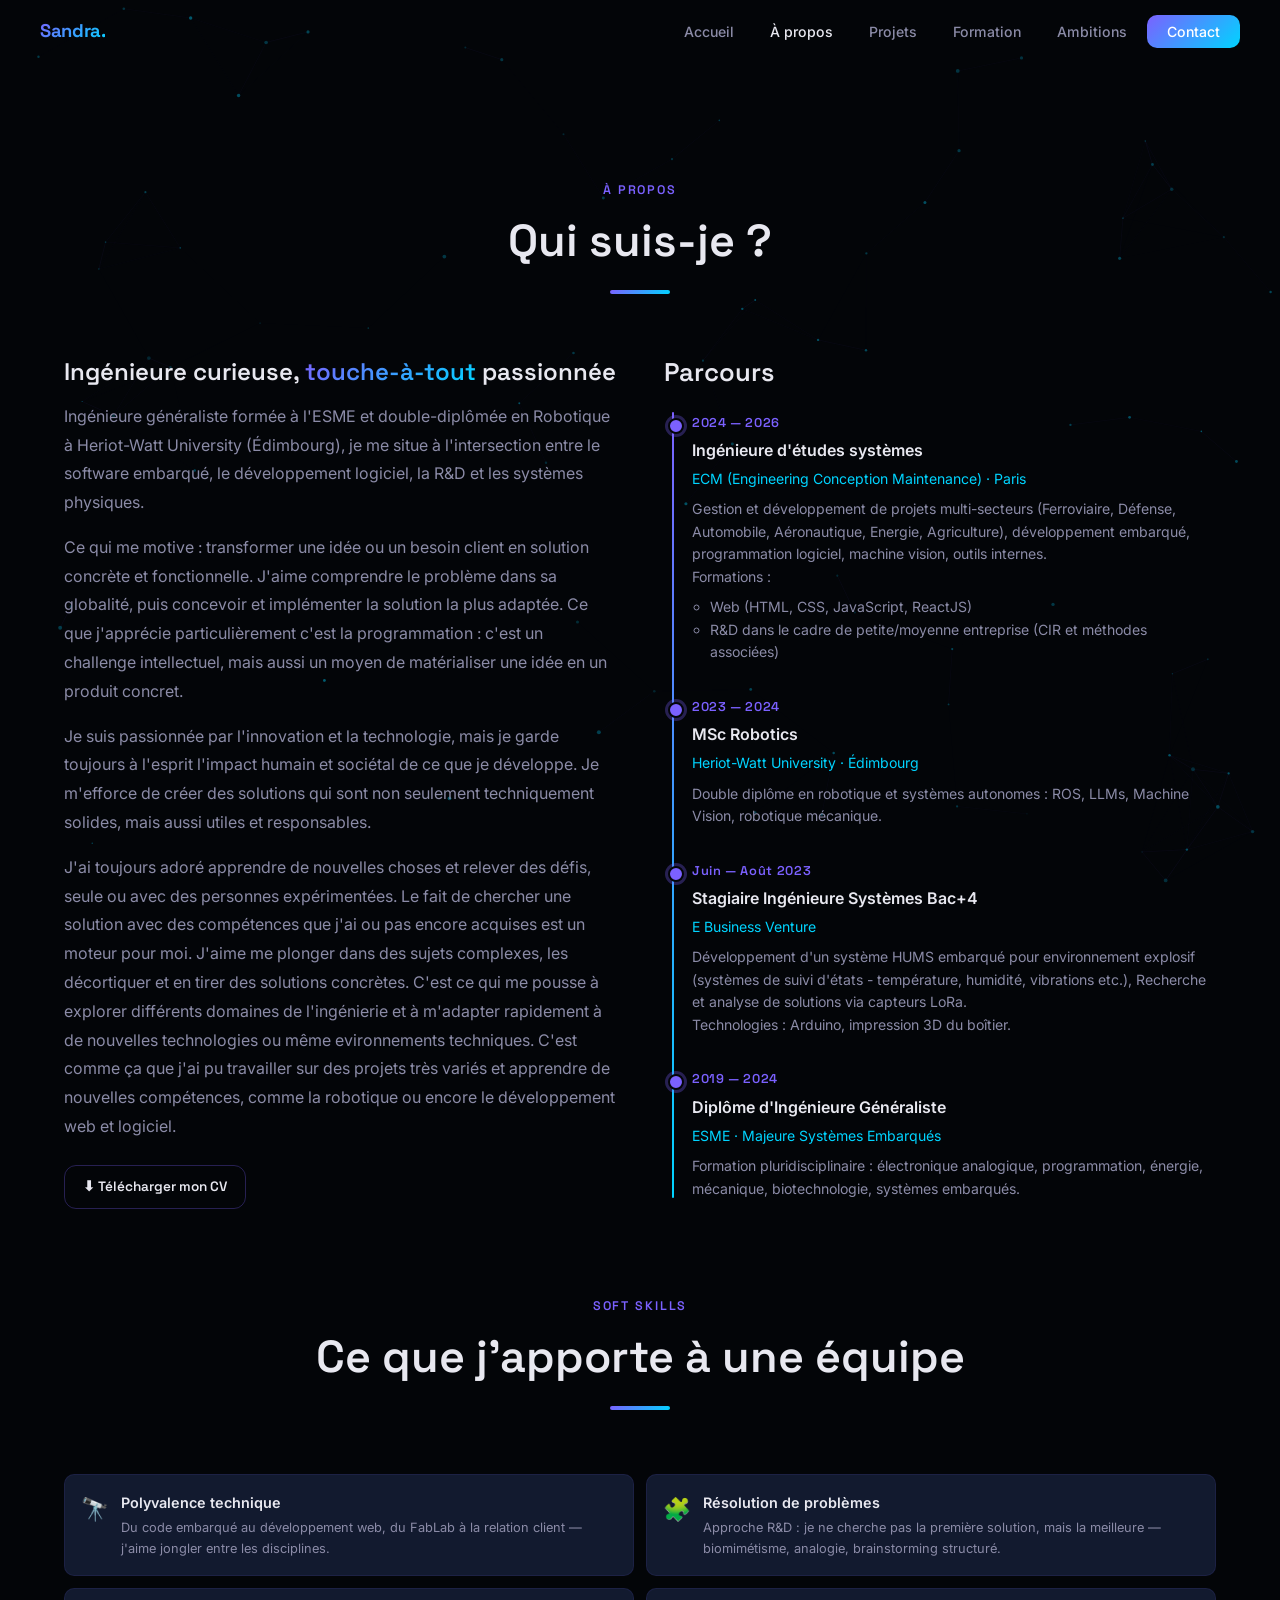
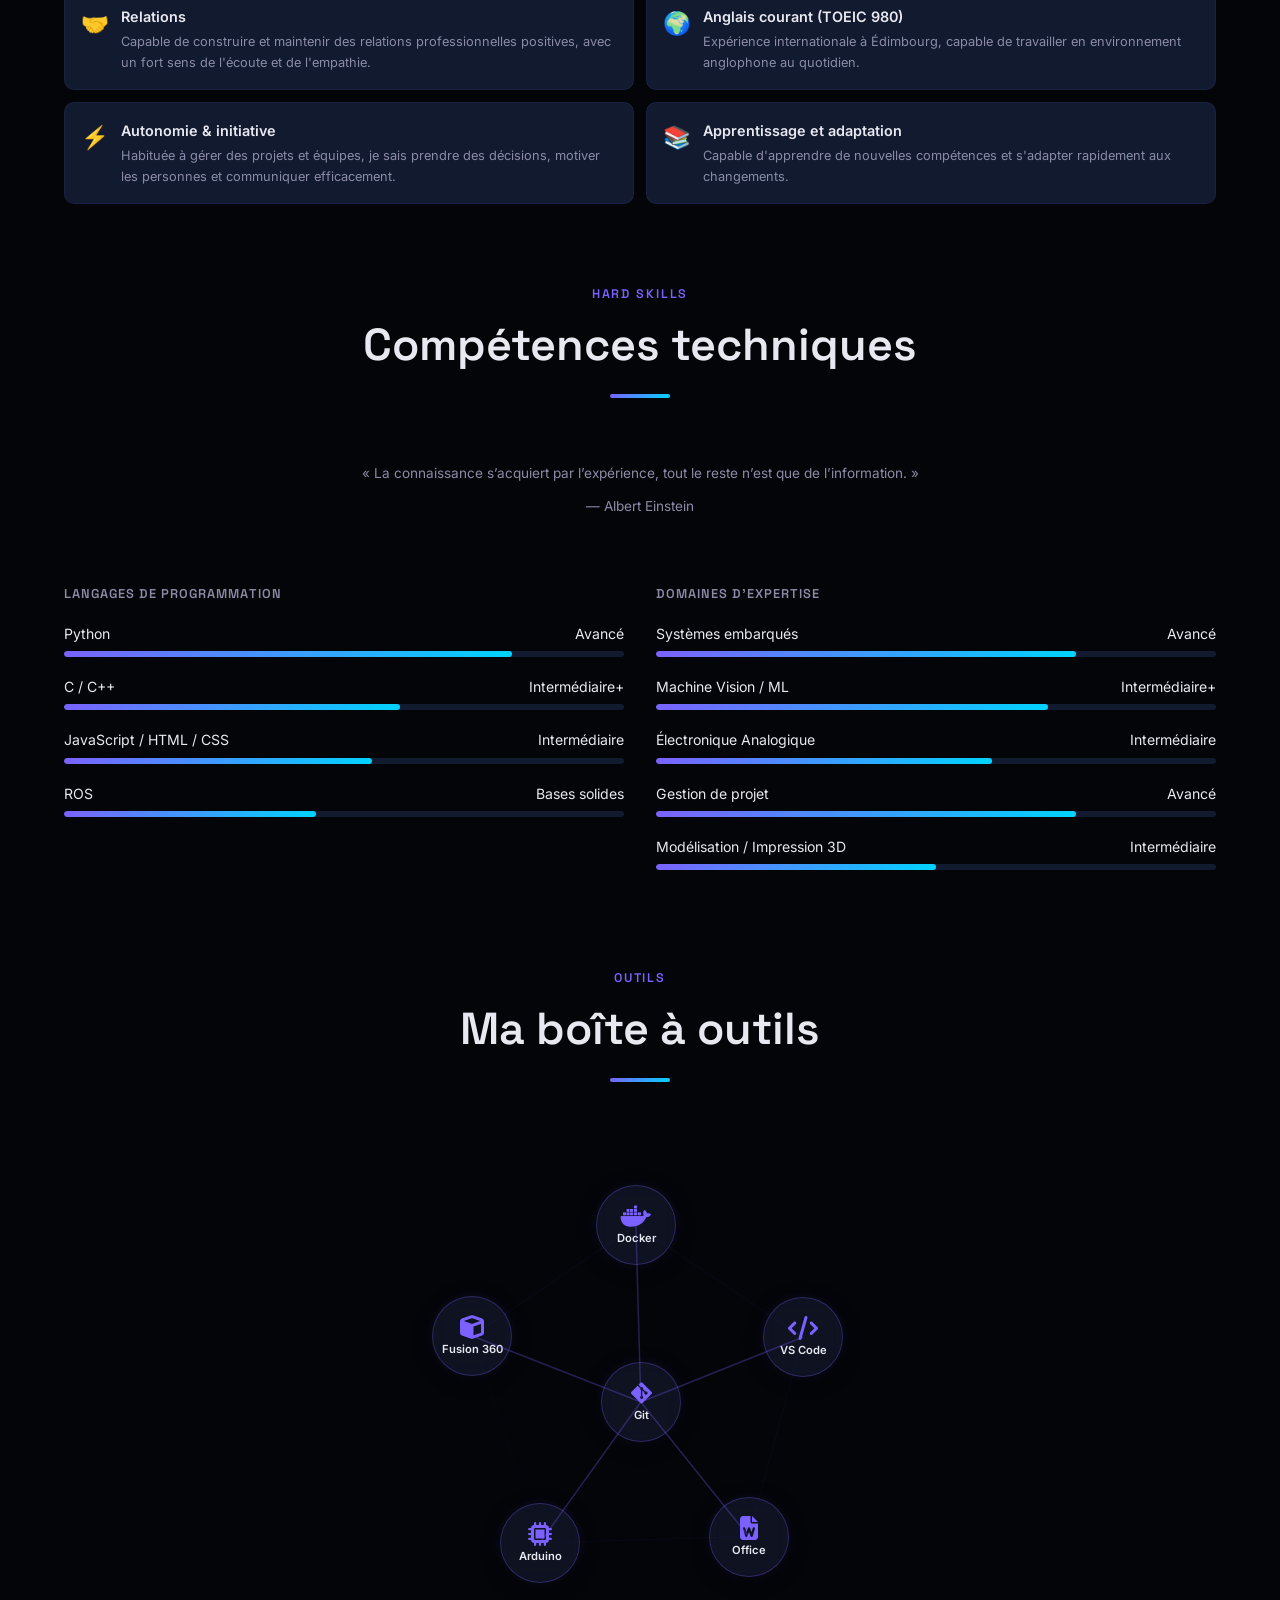
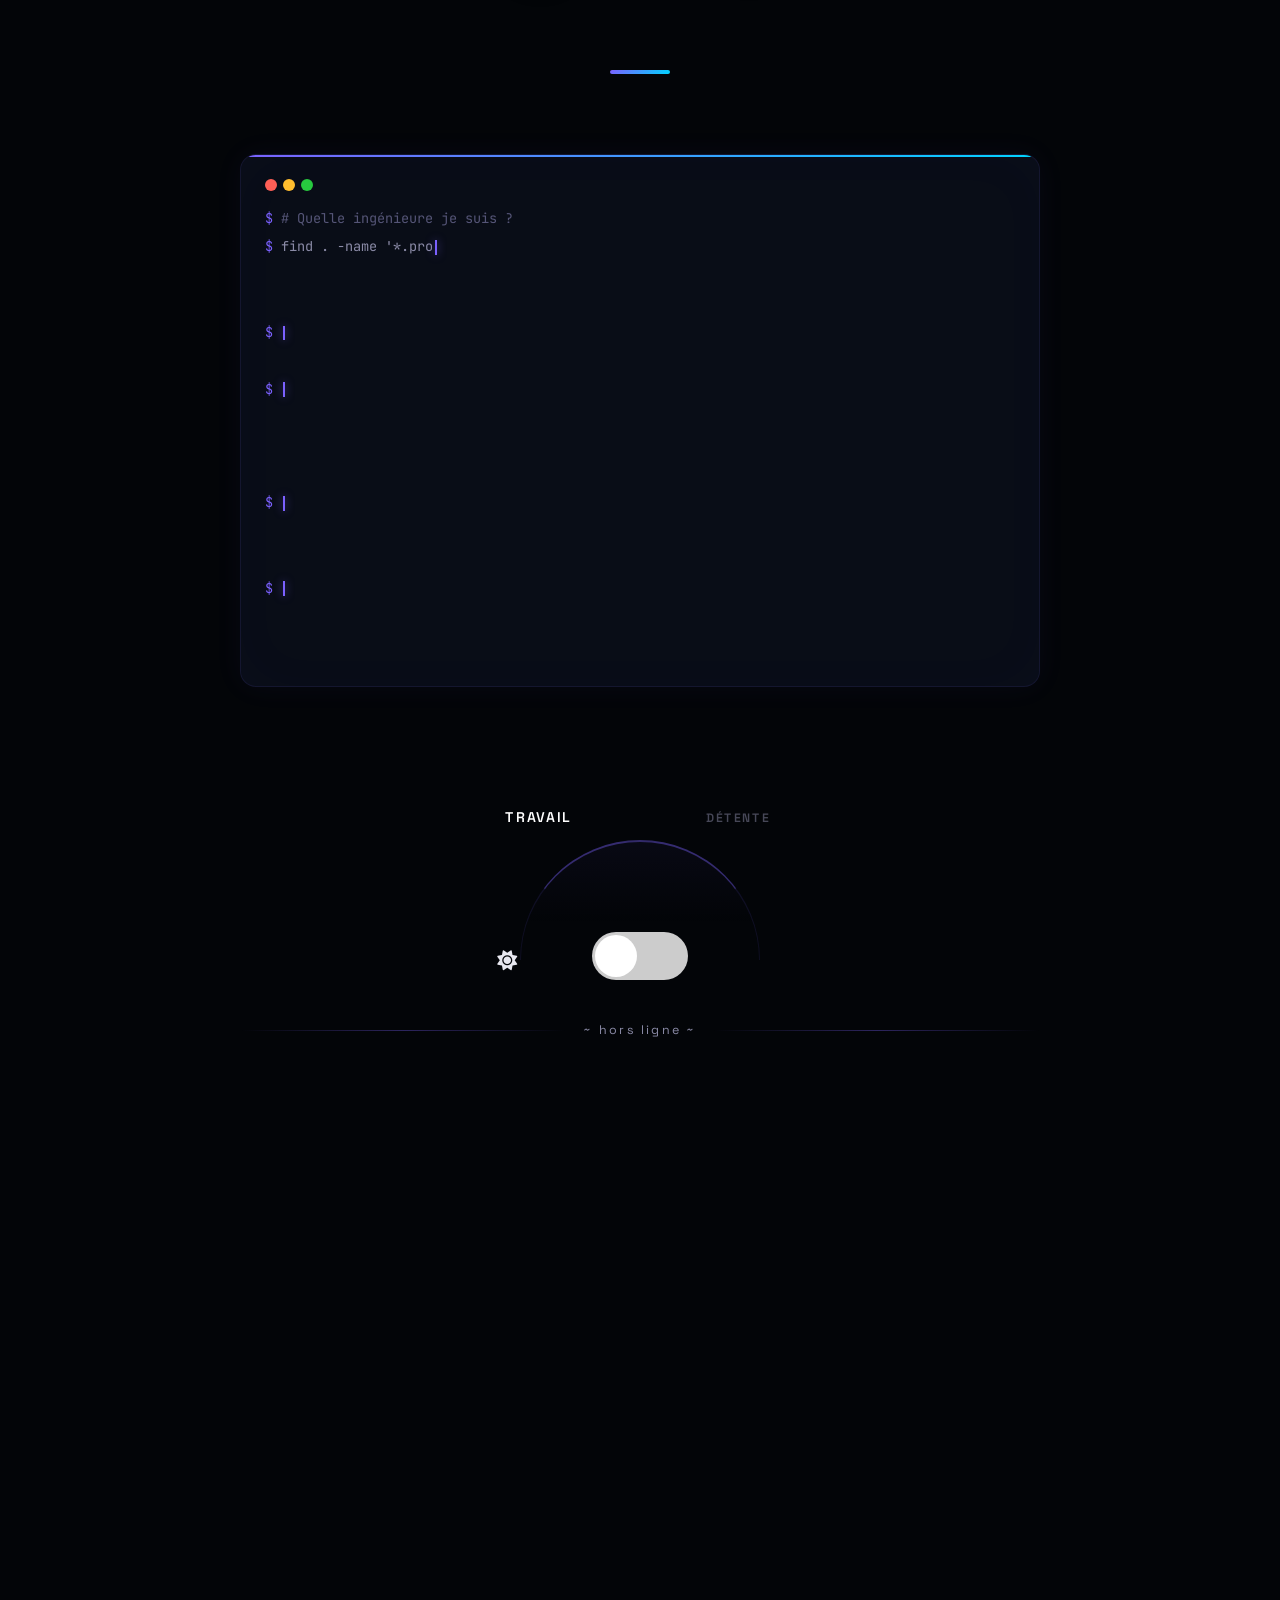
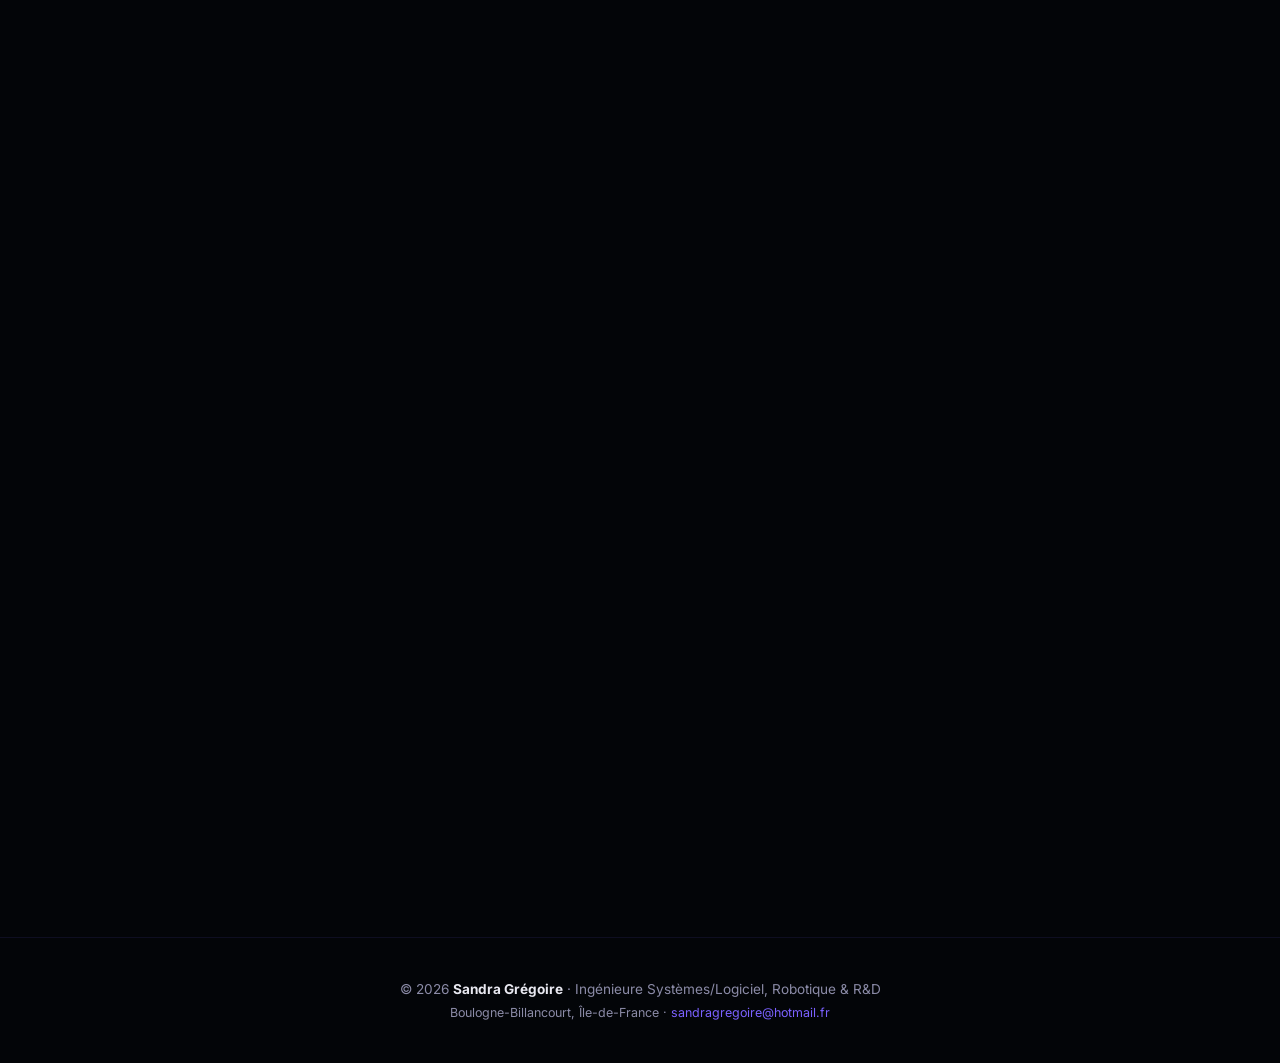
==== commit 0f3e1763: "ajout section outils spiderweb" ====
--- a/Website/about.html
+++ b/Website/about.html
@@ -332,14 +332,11 @@
         <div style="margin-top: 80px;">
           <div class="section-header">
             <div class="section-eyebrow">Outils</div>
-          </div>
-          <div class="tags-cloud" style="justify-content: center; gap: 10px;">
-            <span class="tag">Visual Studio</span>
-            <span class="tag">Git</span>
-            <span class="tag">Docker</span>
-            <span class="tag">Pack Office</span>
-            <span class="tag">ArduinoIDE</span>
-            <span class="tag">AutoDesk Fusion 360</span>
+            <h2>Ma boîte à outils</h2>
+            <div class="divider"></div>
+          </div>
+          <div class="tools-spiderweb" id="tools-spiderweb">
+            <canvas class="tools-canvas" id="tools-canvas"></canvas>
           </div>
         </div>
         <div class="divider"></div>
@@ -556,6 +553,161 @@
       </p>
     </div>
   </footer>
+
+
 <script type="module" src="./src/app.js"></script>
+<script>
+(function() {
+  'use strict';
+
+  const container = document.getElementById('tools-spiderweb');
+  if (!container) return;
+
+  const canvas = document.getElementById('tools-canvas');
+  const ctx = canvas.getContext('2d');
+
+  const toolsData = [
+    { id: 'git', name: 'Git', icon: 'fa-brands fa-git-alt', central: true, desc: 'Gestion de versions et collaboration en équipe.', uses: ['Branches', 'Merge', 'CI/CD'] },
+    { id: 'docker', name: 'Docker', icon: 'fa-brands fa-docker', desc: 'Conteneurisation et orchestration des services.', uses: ['Images', 'Compose', 'Déploiement'] },
+    { id: 'vscode', name: 'VS Code', icon: 'fa-solid fa-code', desc: 'Éditeur de code principal et extensible.', uses: ['Extensions', 'Débogage'] },
+    { id: 'office', name: 'Office', icon: 'fa-solid fa-file-word', desc: 'Suite bureautique pour la documentation.', uses: ['Word', 'Excel', 'PowerPoint'] },
+    { id: 'arduino', name: 'Arduino', icon: 'fa-solid fa-microchip', desc: 'Programmation embarquée et prototypage rapide.', uses: ['Capteurs', 'IoT', 'PWM'] },
+    { id: 'fusion', name: 'Fusion 360', icon: 'fa-solid fa-cube', desc: 'Conception 3D et électronique.', uses: ['CAD', 'FEM', 'Impression 3D'] }
+  ];
+
+  let width, height, cx, cy, radius;
+  let nodes = [];
+  let rafId;
+
+  function resize() {
+    const rect = container.getBoundingClientRect();
+    width = rect.width;
+    height = rect.height;
+    canvas.width = width;
+    canvas.height = height;
+    cx = width / 2;
+    cy = height / 2;
+    radius = Math.min(width, height) * 0.35;
+  }
+
+  function createNodes() {
+    container.querySelectorAll('.tool-node').forEach(n => n.remove());
+    nodes = [];
+
+    const central = toolsData.find(t => t.central);
+    const periphery = toolsData.filter(t => !t.central);
+
+    if (central) {
+      const node = createNodeElement(central, 0, 0);
+      container.appendChild(node);
+      nodes.push({ data: central, el: node, x: 0, y: 0, speed: 0.3 + Math.random() * 0.3, offset: Math.random() * Math.PI * 2 });
+    }
+
+    const count = periphery.length;
+    periphery.forEach((t, i) => {
+      const theta = (i / count) * Math.PI * 2 - Math.PI / 2;
+      const x = Math.cos(theta) * radius;
+      const y = Math.sin(theta) * radius;
+      const node = createNodeElement(t, x, y);
+      container.appendChild(node);
+      nodes.push({ data: t, el: node, x: x, y: y, speed: 0.2 + Math.random() * 0.3, offset: Math.random() * Math.PI * 2 });
+    });
+  }
+
+  function createNodeElement(data, x, y) {
+    const div = document.createElement('div');
+    div.className = 'tool-node';
+    const usesHtml = data.uses.map(u => `<span class="tooltip-tag">${u}</span>`).join('');
+    div.innerHTML = `
+      <div class="node-circle">
+        <i class="node-icon ${data.icon}"></i>
+        <span class="node-label">${data.name}</span>
+      </div>
+      <div class="node-tooltip">
+        <h4>${data.name}</h4>
+        <p>${data.desc}</p>
+        <div class="tooltip-tags">
+          ${usesHtml}
+        </div>
+      </div>
+    `;
+    return div;
+  }
+
+  function updatePositions(time) {
+    const nodeSize = 120; // must match CSS .tool-node width
+    const half = nodeSize / 2;
+    nodes.forEach(node => {
+      const floatX = Math.sin(time * 0.001 * node.speed + node.offset) * 6;
+      const floatY = Math.cos(time * 0.001 * node.speed + node.offset) * 6;
+      const px = cx + node.x + floatX;
+      const py = cy + node.y + floatY;
+      node.el.style.left = (px - half) + 'px';
+      node.el.style.top = (py - half) + 'px';
+      node.px = px;
+      node.py = py;
+    });
+  }
+
+  function drawLines() {
+    ctx.clearRect(0, 0, canvas.width, canvas.height);
+    ctx.lineWidth = 1.5;
+    ctx.lineCap = 'round';
+
+    const centralNode = nodes.find(n => n.data.central);
+
+    if (centralNode) {
+      nodes.forEach(node => {
+        if (node === centralNode) return;
+        ctx.beginPath();
+        ctx.moveTo(centralNode.px, centralNode.py);
+        ctx.lineTo(node.px, node.py);
+        const dist = Math.hypot(node.px - centralNode.px, node.py - centralNode.py);
+        const alpha = Math.max(0.05, 1 - dist / (radius * 2.5));
+        ctx.strokeStyle = `rgba(123, 97, 255, ${alpha * 0.5})`;
+        ctx.stroke();
+      });
+    }
+
+    const periph = nodes.filter(n => !n.data.central);
+    for (let i = 0; i < periph.length; i++) {
+      for (let j = i + 1; j < periph.length; j++) {
+        const a = periph[i];
+        const b = periph[j];
+        const dist = Math.hypot(a.px - b.px, a.py - b.py);
+        if (dist < radius * 1.4) {
+          ctx.beginPath();
+          ctx.moveTo(a.px, a.py);
+          ctx.lineTo(b.px, b.py);
+          const alpha = Math.max(0.05, 1 - dist / (radius * 1.4));
+          ctx.strokeStyle = `rgba(123, 97, 255, ${alpha * 0.25})`;
+          ctx.stroke();
+        }
+      }
+    }
+  }
+
+  function animate(time) {
+    updatePositions(time);
+    drawLines();
+    rafId = requestAnimationFrame(animate);
+  }
+
+  function init() {
+    resize();
+    createNodes();
+    if (rafId) cancelAnimationFrame(rafId);
+    animate(0);
+  }
+
+  window.addEventListener('resize', init);
+
+  if (document.readyState === 'loading') {
+    document.addEventListener('DOMContentLoaded', init);
+  } else {
+    init();
+  }
+})();
+</script>
 </body>
 </html>
--- a/Website/style_new.css
+++ b/Website/style_new.css
@@ -1421,6 +1421,26 @@
   transform: translateY(0);
   pointer-events: auto;
 }
+.personal-tags {
+  display: flex;
+  flex-wrap: wrap;
+  gap: 8px;
+  margin-top: 20px;
+}
+.personal-tag {
+  display: inline-block;
+  padding: 6px 14px;
+  background: var(--bg-3);
+  border: 1px solid var(--border);
+  border-radius: 100px;
+  font-size: 0.85rem;
+  color: var(--text-muted);
+  transition: all var(--transition);
+}
+.personal-tag:hover {
+  border-color: var(--violet);
+  color: var(--violet);
+}
 
 /* ============================================
  * Mode Switch (Terminal/Relaxed)
@@ -1718,6 +1738,164 @@
   *::after {
     animation-duration: 0.01ms !important;
     transition-duration: 0.01ms !important;
+  }
+}
+
+/* ============================================
+ * Tools Spiderweb
+ * ============================================ */
+.tools-spiderweb {
+  position: relative;
+  width: 100%;
+  max-width: 900px;
+  height: 500px;
+  margin: 0 auto;
+  overflow: visible;
+}
+
+.tools-canvas {
+  position: absolute;
+  top: 0;
+  left: 0;
+  width: 100%;
+  height: 100%;
+  z-index: 1;
+  pointer-events: none;
+}
+
+.tools-nodes {
+  position: absolute;
+  top: 0;
+  left: 0;
+  width: 100%;
+  height: 100%;
+  z-index: 2;
+}
+
+.tool-node {
+  position: absolute;
+  width: 120px;
+  height: 120px;
+  display: flex;
+  align-items: center;
+  justify-content: center;
+  cursor: pointer;
+  transition: transform 0.3s ease, opacity 0.3s ease;
+  will-change: transform;
+}
+
+.tool-node .node-circle {
+  width: 80px;
+  height: 80px;
+  border-radius: 50%;
+  background: rgba(18, 22, 40, 0.8);
+  border: 1px solid rgba(123, 97, 255, 0.3);
+  display: flex;
+  flex-direction: column;
+  align-items: center;
+  justify-content: center;
+  backdrop-filter: blur(8px);
+  box-shadow: 0 4px 20px rgba(0, 0, 0, 0.3), 0 0 15px rgba(123, 97, 255, 0.1);
+  transition: all 0.3s ease;
+}
+
+.tool-node:hover .node-circle {
+  transform: scale(1.15);
+  border-color: rgba(123, 97, 255, 0.8);
+  box-shadow: 0 0 30px rgba(123, 97, 255, 0.3);
+  background: rgba(18, 22, 40, 0.95);
+}
+
+.tool-node .node-icon {
+  font-size: 1.5rem;
+  color: var(--violet);
+  margin-bottom: 4px;
+}
+
+.tool-node .node-label {
+  font-size: 0.7rem;
+  font-weight: 600;
+  color: var(--text);
+  text-align: center;
+  line-height: 1.2;
+  padding: 0 4px;
+}
+
+.tool-node .node-tooltip {
+  position: absolute;
+  bottom: calc(100% + 8px);
+  left: 50%;
+  transform: translateX(-50%) translateY(4px);
+  background: var(--bg-2);
+  border: 1px solid var(--border-hover);
+  border-radius: 12px;
+  padding: 12px 16px;
+  min-width: 200px;
+  max-width: 280px;
+  opacity: 0;
+  visibility: hidden;
+  transition: all 0.3s ease;
+  pointer-events: none;
+  z-index: 10;
+  box-shadow: 0 10px 30px rgba(0, 0, 0, 0.4);
+}
+
+.tool-node:hover .node-tooltip {
+  opacity: 1;
+  visibility: visible;
+  transform: translateX(-50%) translateY(-4px);
+}
+
+.node-tooltip h4 {
+  font-family: var(--font-display);
+  font-size: 0.9rem;
+  color: var(--text);
+  margin-bottom: 6px;
+  text-align: center;
+}
+
+.node-tooltip p {
+  font-size: 0.8rem;
+  color: var(--text-muted);
+  margin-bottom: 8px;
+  line-height: 1.4;
+  text-align: center;
+}
+
+.node-tooltip .tooltip-tags {
+  display: flex;
+  flex-wrap: wrap;
+  gap: 4px;
+  justify-content: center;
+}
+
+.node-tooltip .tooltip-tag {
+  font-size: 0.7rem;
+  padding: 2px 8px;
+  background: rgba(123, 97, 255, 0.1);
+  border: 1px solid rgba(123, 97, 255, 0.2);
+  border-radius: 100px;
+  color: var(--violet);
+}
+
+/* Responsive spiderweb */
+@media (max-width: 768px) {
+  .tools-spiderweb {
+    height: 350px;
+  }
+  .tool-node {
+    width: 90px;
+    height: 90px;
+  }
+  .tool-node .node-circle {
+    width: 60px;
+    height: 60px;
+  }
+  .tool-node .node-icon {
+    font-size: 1.2rem;
+  }
+  .tool-node .node-label {
+    font-size: 0.6rem;
   }
 }
 
@@ -1780,6 +1958,10 @@
     grid-template-columns: 1fr;
     grid-auto-rows: auto;
   }
+  .personal-content .photo-mosaic {
+    grid-template-columns: repeat(2, 1fr);
+    grid-auto-rows: minmax(110px, 1fr);
+  }
   .modal {
     padding: 24px;
   }
@@ -1813,4 +1995,13 @@
   .project-grid {
     grid-template-columns: 1fr;
   }
-}
+  .personal-content .photo-mosaic {
+    grid-template-columns: repeat(2, 1fr);
+    grid-auto-rows: 100px;
+  }
+  .personal-content .photo-mosaic img {
+    width: 100%;
+    height: 100%;
+    object-fit: cover;
+  }
+}
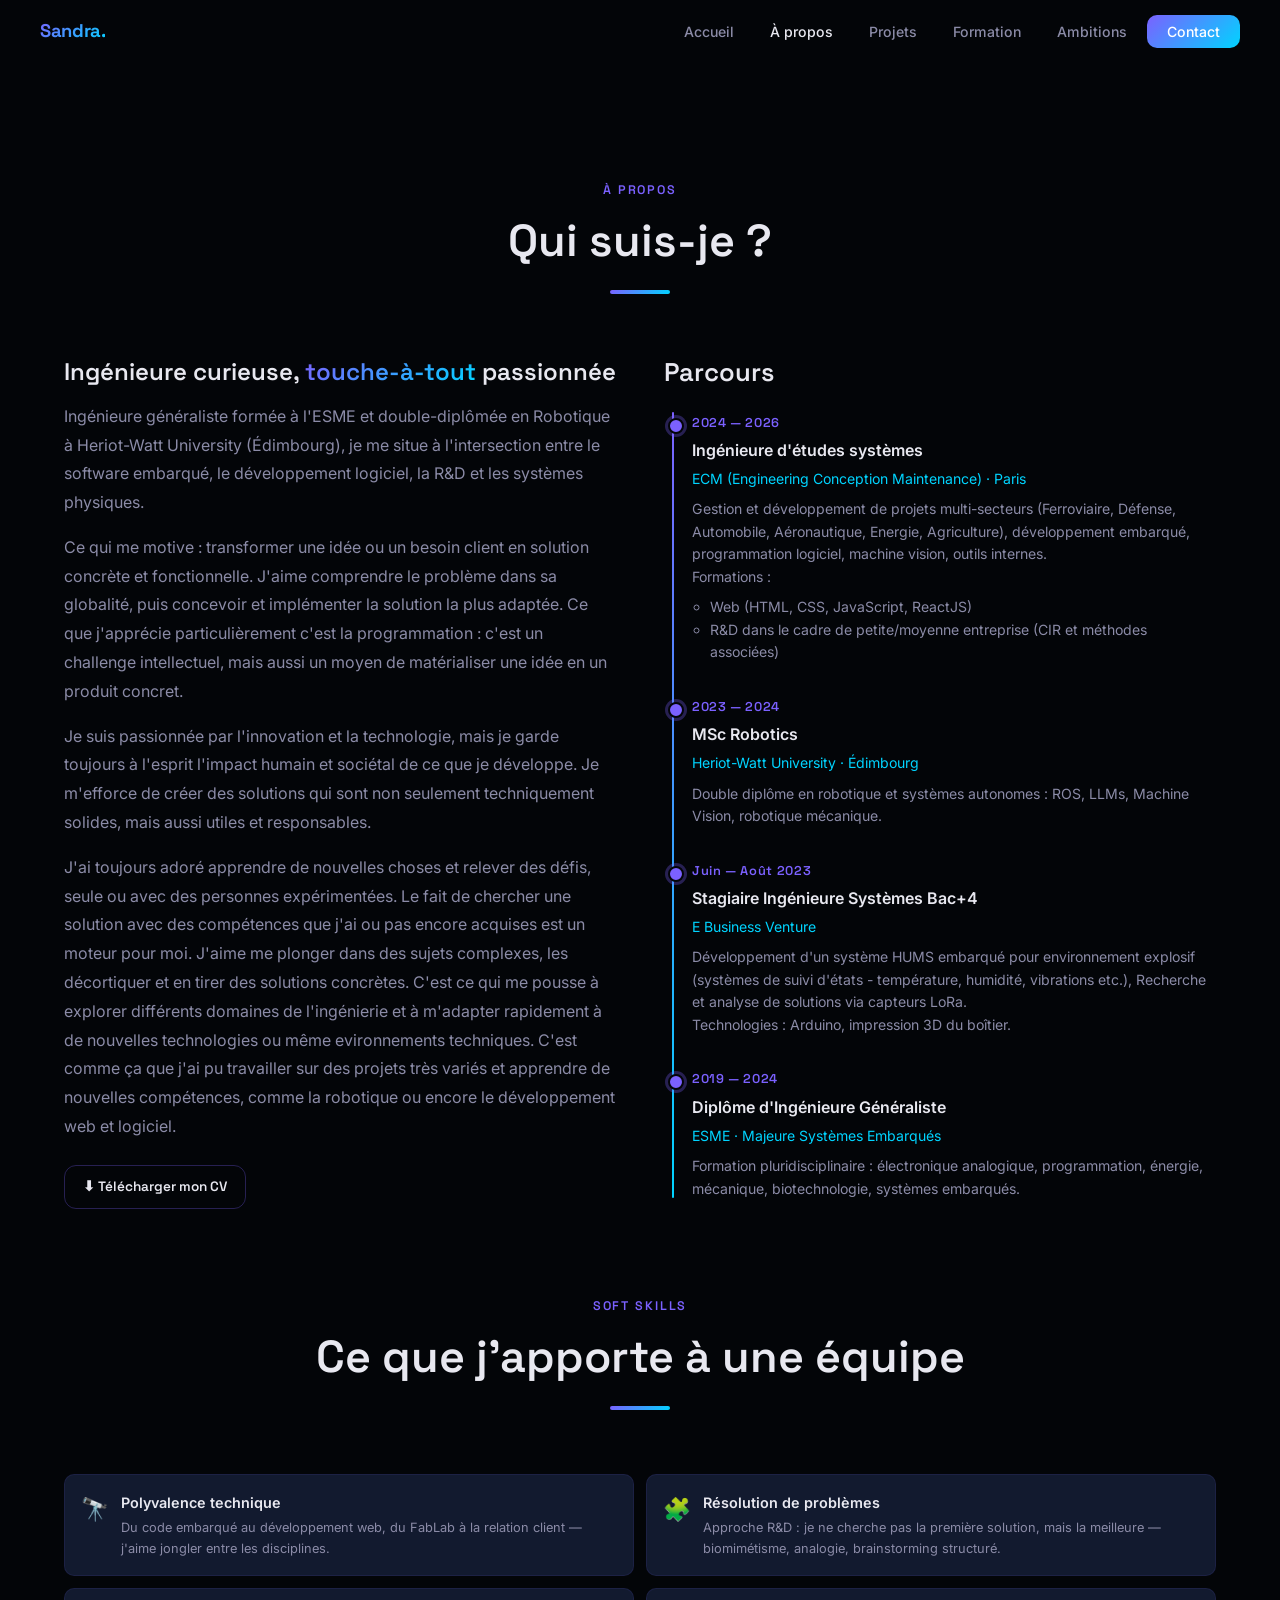
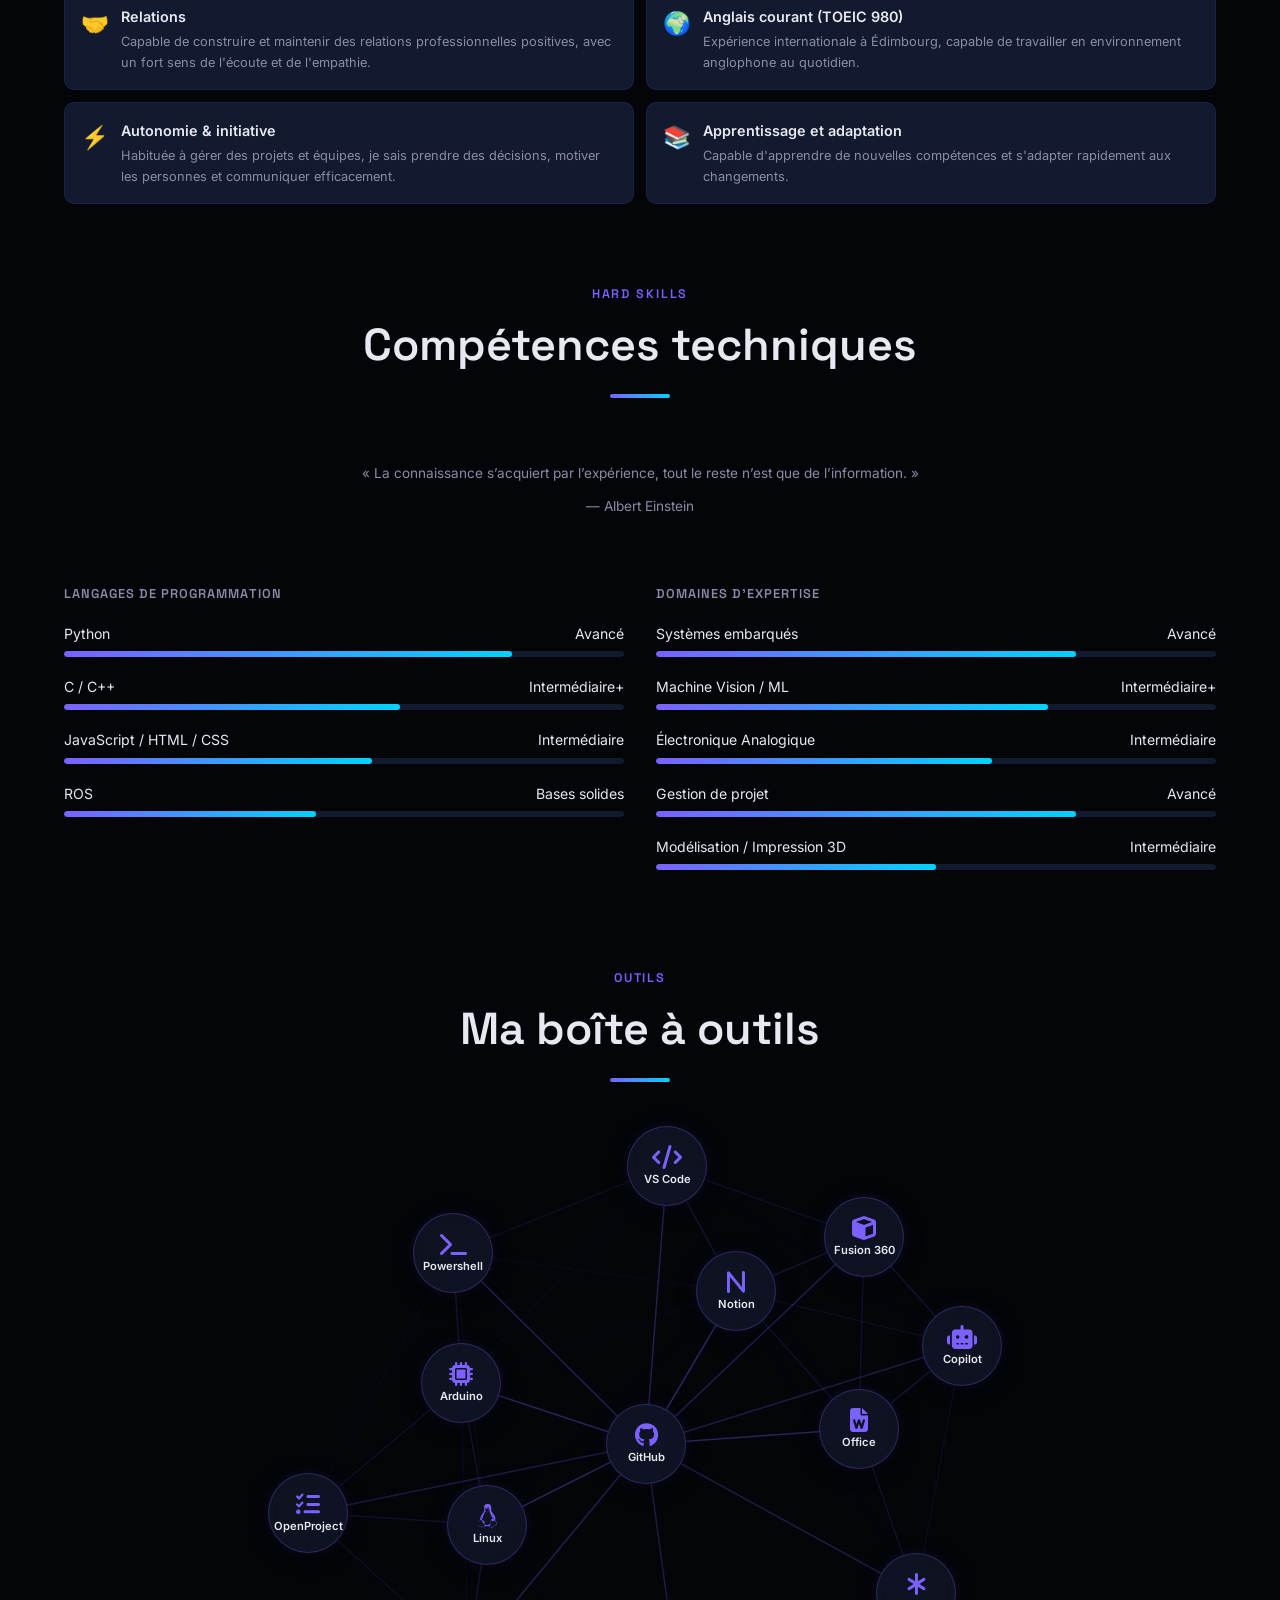
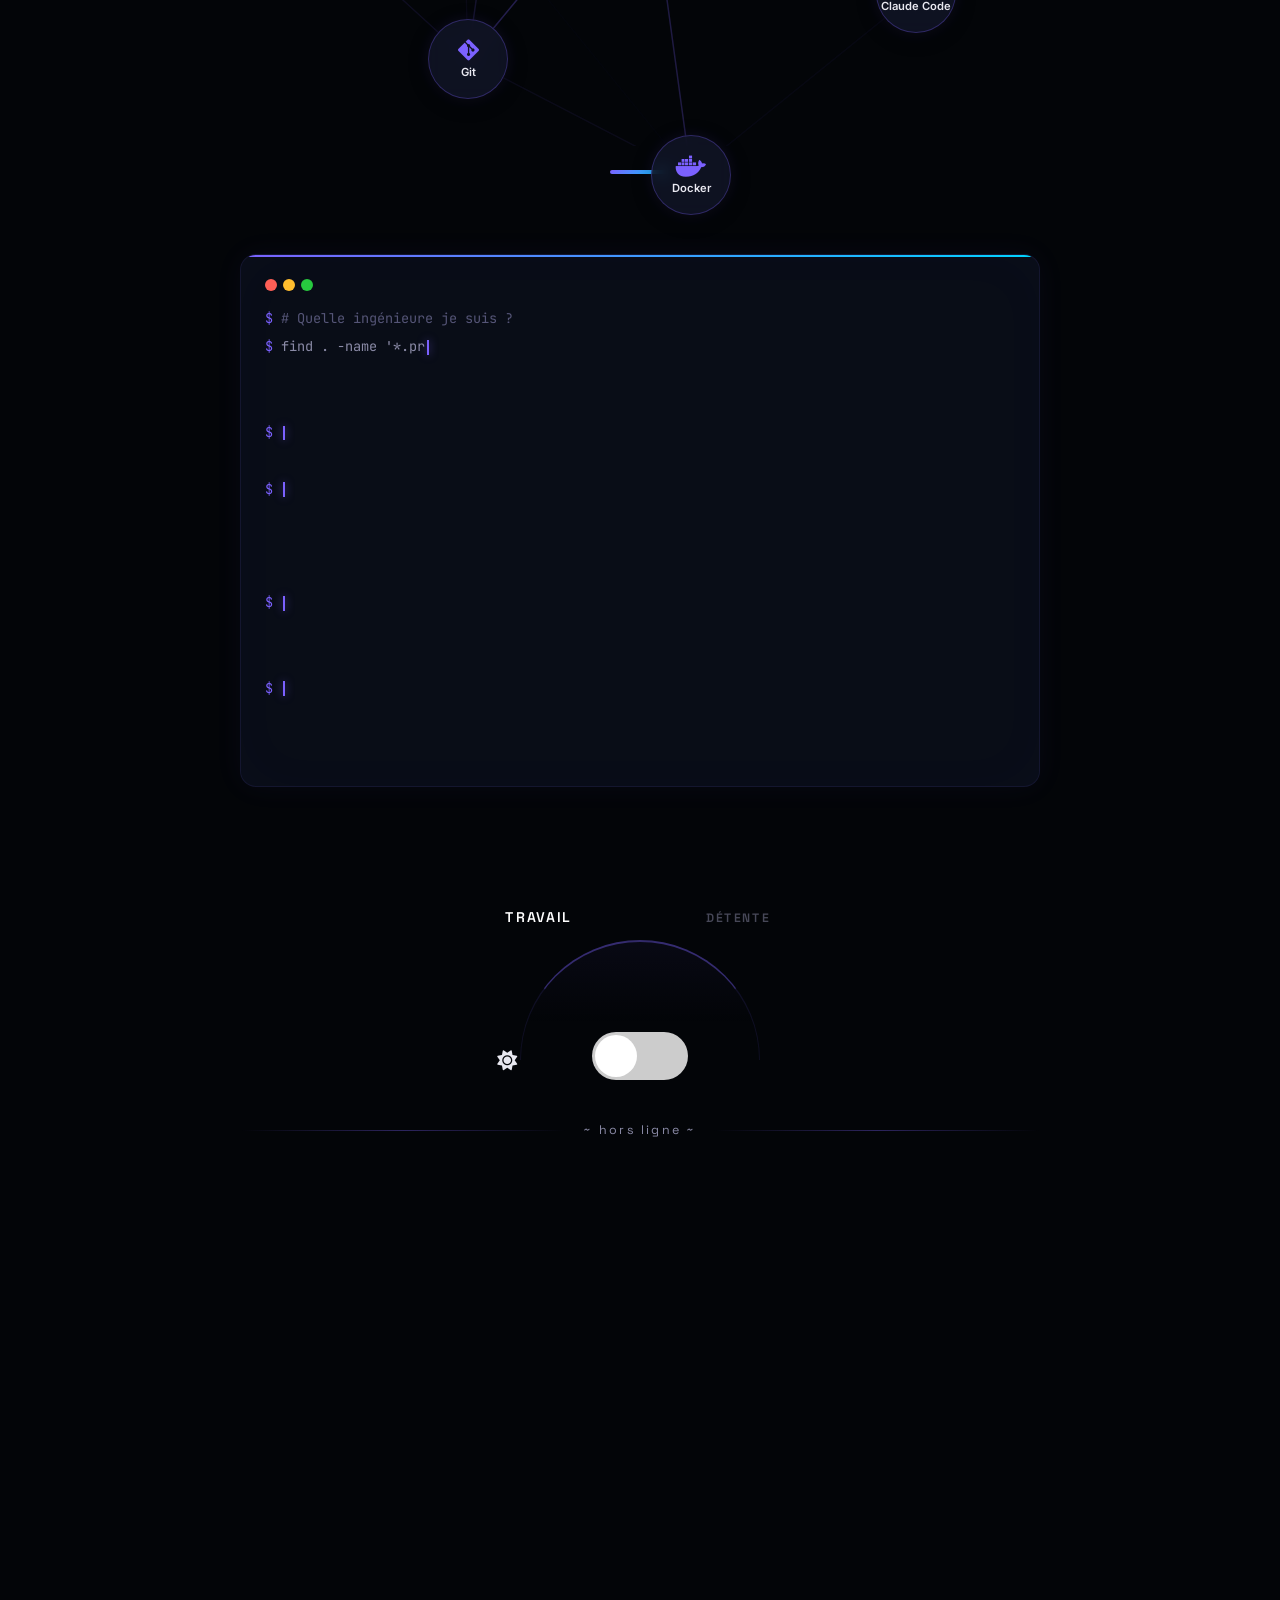
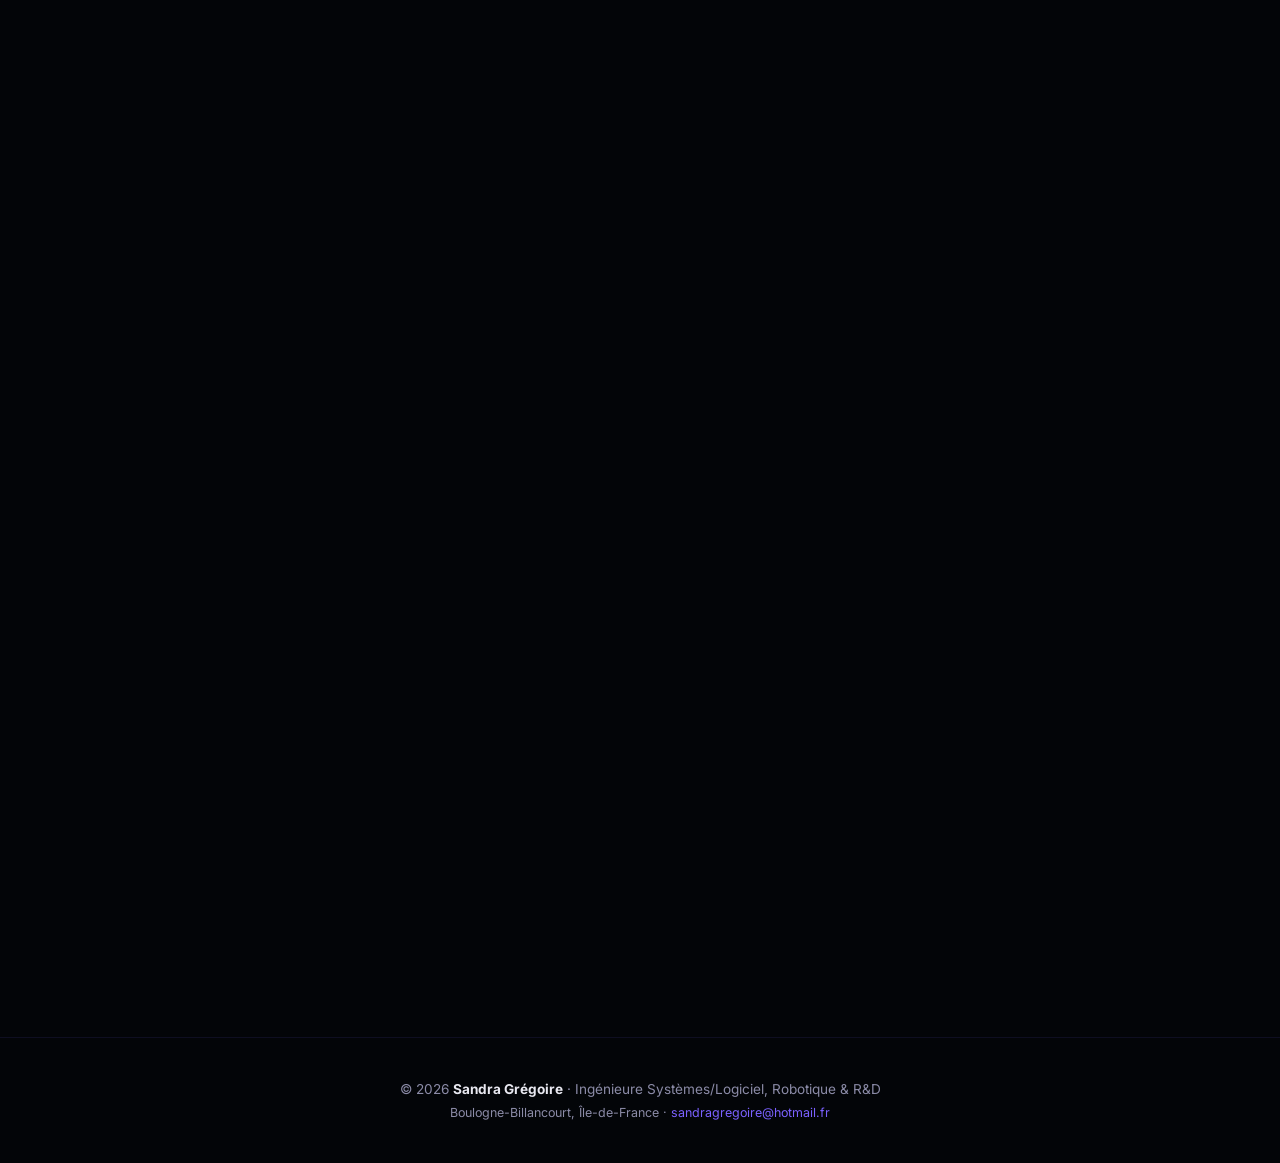
==== commit b5844a59: "add spiderweb tools" ====
--- a/Website/about.html
+++ b/Website/about.html
@@ -567,12 +567,19 @@
   const ctx = canvas.getContext('2d');
 
   const toolsData = [
-    { id: 'git', name: 'Git', icon: 'fa-brands fa-git-alt', central: true, desc: 'Gestion de versions et collaboration en équipe.', uses: ['Branches', 'Merge', 'CI/CD'] },
+    { id: 'github', name: 'GitHub', icon: 'fa-brands fa-github', central: true, desc: 'Plateforme de versioning, CI/CD et collaboration.', uses: ['Repositories', 'Actions', 'Pull Requests'] },
+    { id: 'git', name: 'Git', icon: 'fa-brands fa-git-alt', desc: 'Gestion de versions et collaboration en équipe.', uses: ['Branches', 'Merge', 'CI/CD'] },
     { id: 'docker', name: 'Docker', icon: 'fa-brands fa-docker', desc: 'Conteneurisation et orchestration des services.', uses: ['Images', 'Compose', 'Déploiement'] },
     { id: 'vscode', name: 'VS Code', icon: 'fa-solid fa-code', desc: 'Éditeur de code principal et extensible.', uses: ['Extensions', 'Débogage'] },
     { id: 'office', name: 'Office', icon: 'fa-solid fa-file-word', desc: 'Suite bureautique pour la documentation.', uses: ['Word', 'Excel', 'PowerPoint'] },
-    { id: 'arduino', name: 'Arduino', icon: 'fa-solid fa-microchip', desc: 'Programmation embarquée et prototypage rapide.', uses: ['Capteurs', 'IoT', 'PWM'] },
-    { id: 'fusion', name: 'Fusion 360', icon: 'fa-solid fa-cube', desc: 'Conception 3D et électronique.', uses: ['CAD', 'FEM', 'Impression 3D'] }
+    { id: 'arduino', name: 'Arduino', icon: 'fa-solid fa-microchip', desc: 'Programmation embarquée et prototypage rapide.', uses: ['Capteurs', 'PWM'] },
+    { id: 'fusion', name: 'Fusion 360', icon: 'fa-solid fa-cube', desc: 'Conception 3D et électronique.', uses: ['CAD', 'FEM', 'Impression 3D'] },
+    { id: 'claude', name: 'Claude Code', icon: 'fa-solid fa-asterisk', desc: 'Assistant IA pour la génération et révision de code.', uses: ['Génération', 'Review', 'Doc'] },
+    { id: 'copilot', name: 'Copilot', icon: 'fa-solid fa-robot', desc: "Assistance IA dans l'IDE pour la programmation.", uses: ['Autocomplétion', 'Suggestions', 'Tests'] },
+    { id: 'powershell', name: 'Powershell', icon: 'fa-solid fa-terminal', desc: 'Automatisation des tâches et scripting système.', uses: ['Scripts', 'Automation'] },
+    { id: 'linux', name: 'Linux', icon: 'fa-brands fa-linux', desc: "Système d'exploitation libre pour le développement.", uses: ['Bash', 'Admin'] },
+    { id: 'notion', name: 'Notion', icon: 'fa-solid fa-n', desc: 'Organisation des projets, notes et documentation.', uses: ['Wiki', 'Tasks', 'Notes'] },
+    { id: 'openproject', name: 'OpenProject', icon: 'fa-solid fa-list-check', desc: 'Gestion de projet agile et planification.', uses: ['Scrum', 'Planning', 'Tracking'] }
   ];
 
   let width, height, cx, cy, radius;
@@ -587,7 +594,7 @@
     canvas.height = height;
     cx = width / 2;
     cy = height / 2;
-    radius = Math.min(width, height) * 0.35;
+    radius = Math.min(width, height) * 0.42;
   }
 
   function createNodes() {
@@ -597,18 +604,44 @@
     const central = toolsData.find(t => t.central);
     const periphery = toolsData.filter(t => !t.central);
 
+    // Central node
     if (central) {
-      const node = createNodeElement(central, 0, 0);
+      const node = createNodeElement(central);
       container.appendChild(node);
       nodes.push({ data: central, el: node, x: 0, y: 0, speed: 0.3 + Math.random() * 0.3, offset: Math.random() * Math.PI * 2 });
     }
 
-    const count = periphery.length;
-    periphery.forEach((t, i) => {
-      const theta = (i / count) * Math.PI * 2 - Math.PI / 2;
-      const x = Math.cos(theta) * radius;
-      const y = Math.sin(theta) * radius;
-      const node = createNodeElement(t, x, y);
+    // Random placement for peripheral nodes to avoid overlap and create a natural feel
+    const minR = 160;
+    const maxR = 350;
+    const minDist = 130;
+    const placed = [];
+
+    periphery.forEach((t) => {
+      let x = 0, y = 0, r, theta;
+      let attempts = 0;
+      let collided = true;
+
+      while (collided && attempts < 200) {
+        r = minR + Math.random() * (maxR - minR);
+        theta = Math.random() * Math.PI * 2;
+        x = Math.cos(theta) * r;
+        y = Math.sin(theta) * r;
+        collided = false;
+
+        for (const p of placed) {
+          const dx = x - p.x;
+          const dy = y - p.y;
+          if (Math.sqrt(dx * dx + dy * dy) < minDist) {
+            collided = true;
+            break;
+          }
+        }
+        attempts++;
+      }
+
+      placed.push({ x, y });
+      const node = createNodeElement(t);
       container.appendChild(node);
       nodes.push({ data: t, el: node, x: x, y: y, speed: 0.2 + Math.random() * 0.3, offset: Math.random() * Math.PI * 2 });
     });
--- a/Website/style_new.css
+++ b/Website/style_new.css
@@ -1748,7 +1748,7 @@
   position: relative;
   width: 100%;
   max-width: 900px;
-  height: 500px;
+  height: 600px;
   margin: 0 auto;
   overflow: visible;
 }
@@ -1779,9 +1779,14 @@
   display: flex;
   align-items: center;
   justify-content: center;
+  z-index: 1;
   cursor: pointer;
   transition: transform 0.3s ease, opacity 0.3s ease;
   will-change: transform;
+}
+
+.tool-node:hover {
+  z-index: 100;
 }
 
 .tool-node .node-circle {
@@ -1836,7 +1841,7 @@
   visibility: hidden;
   transition: all 0.3s ease;
   pointer-events: none;
-  z-index: 10;
+  z-index: 1000;
   box-shadow: 0 10px 30px rgba(0, 0, 0, 0.4);
 }
 
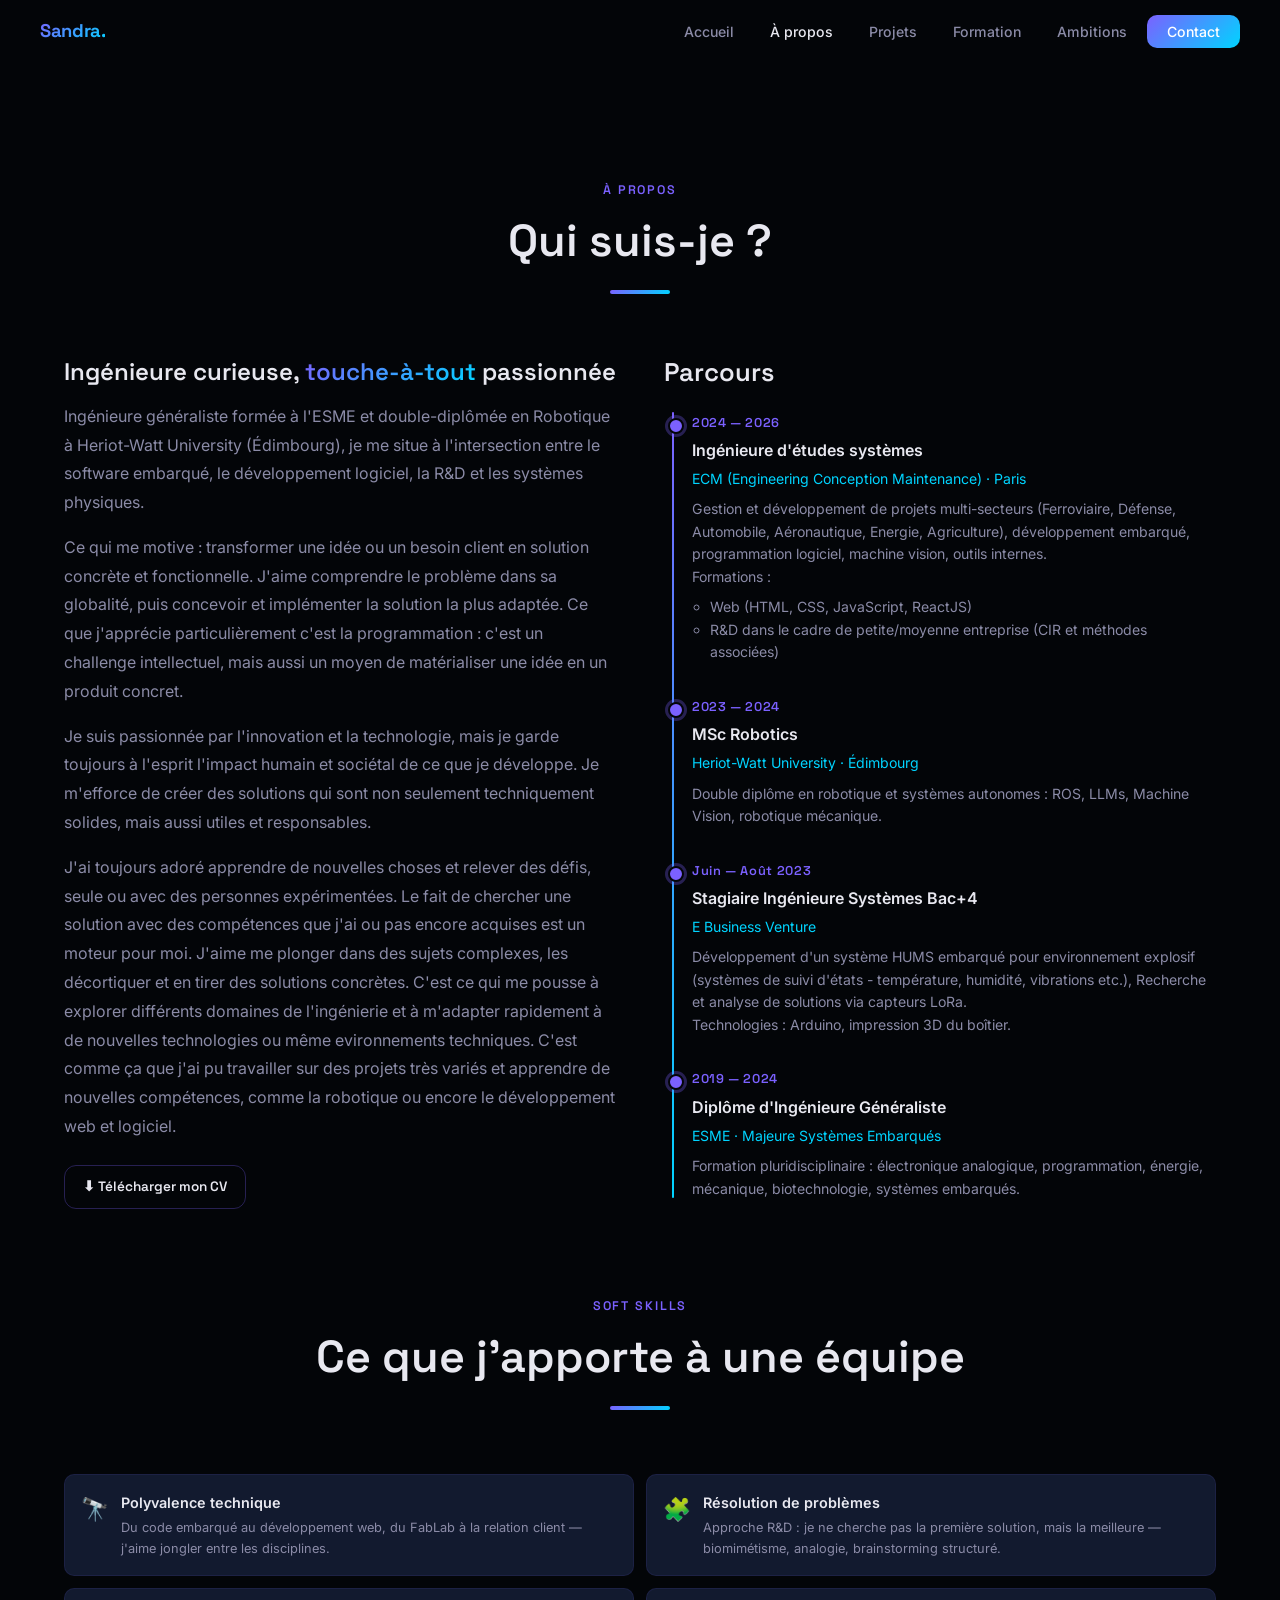
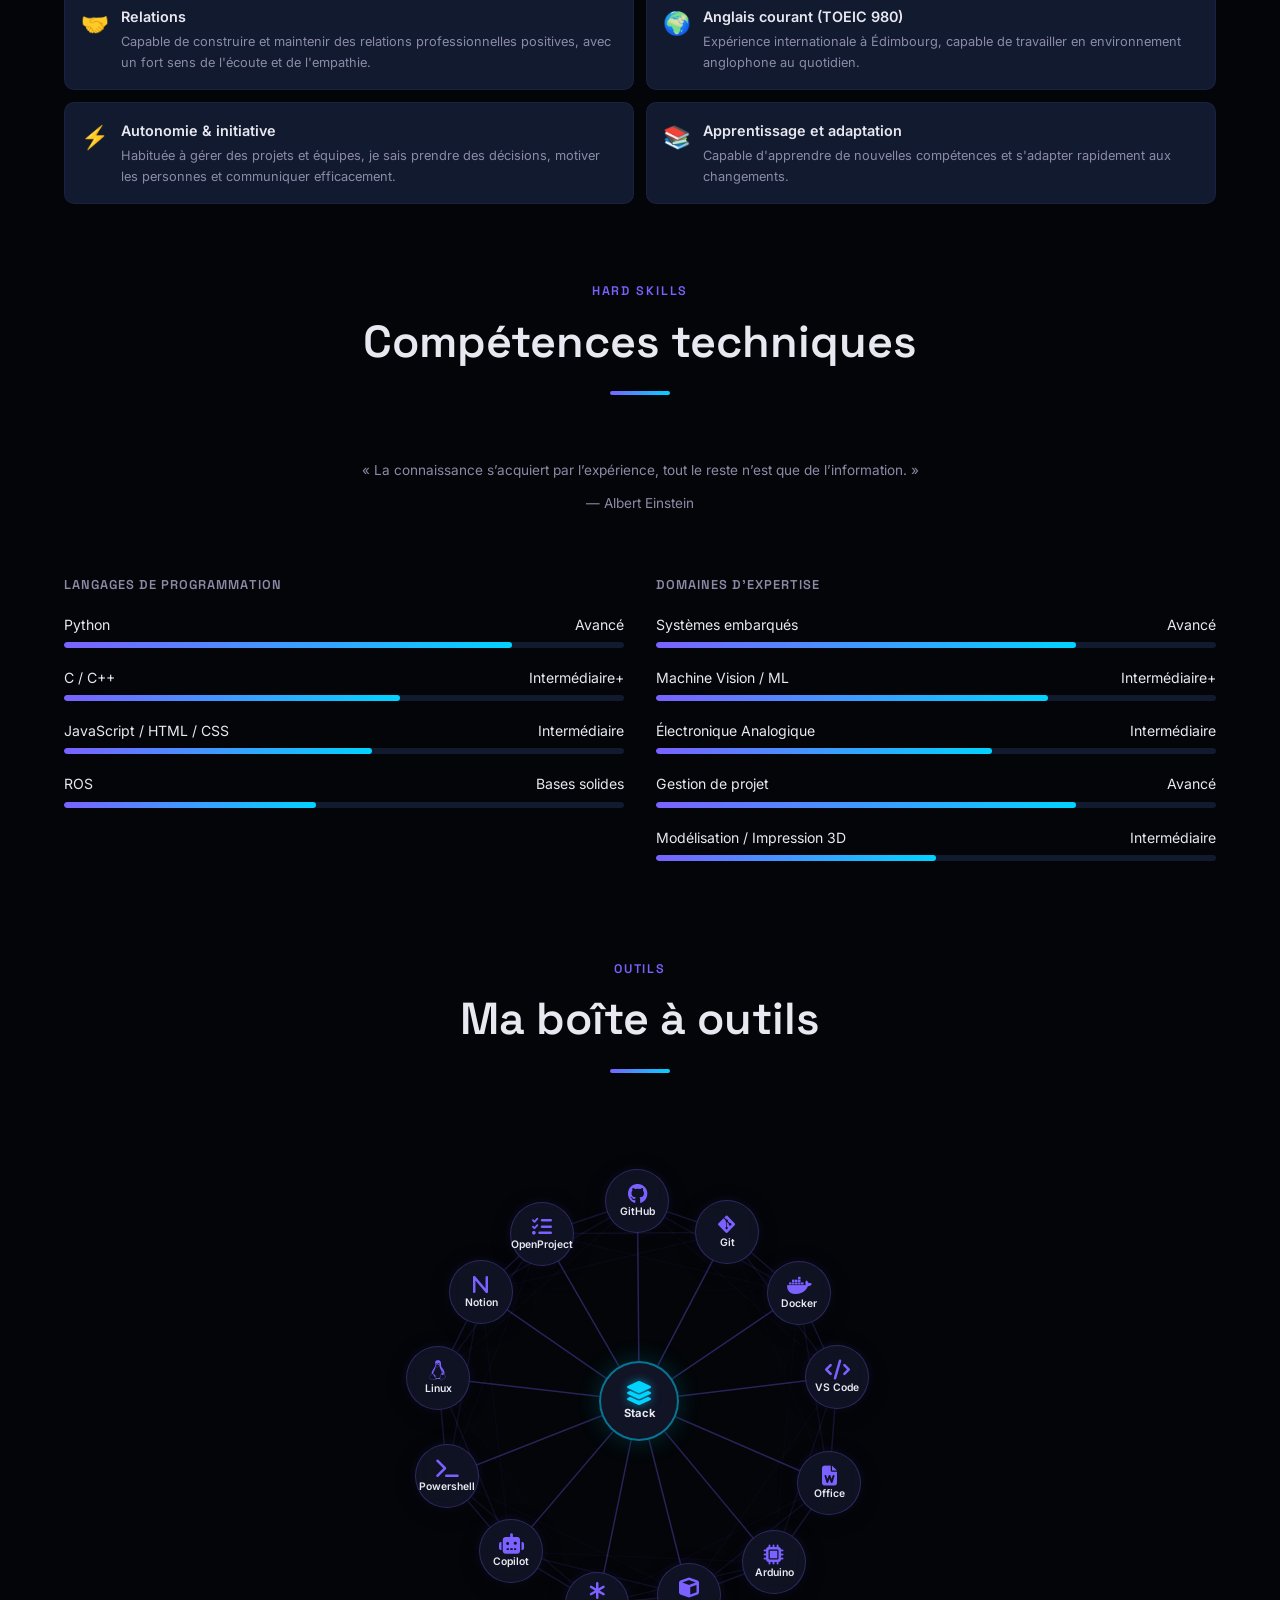
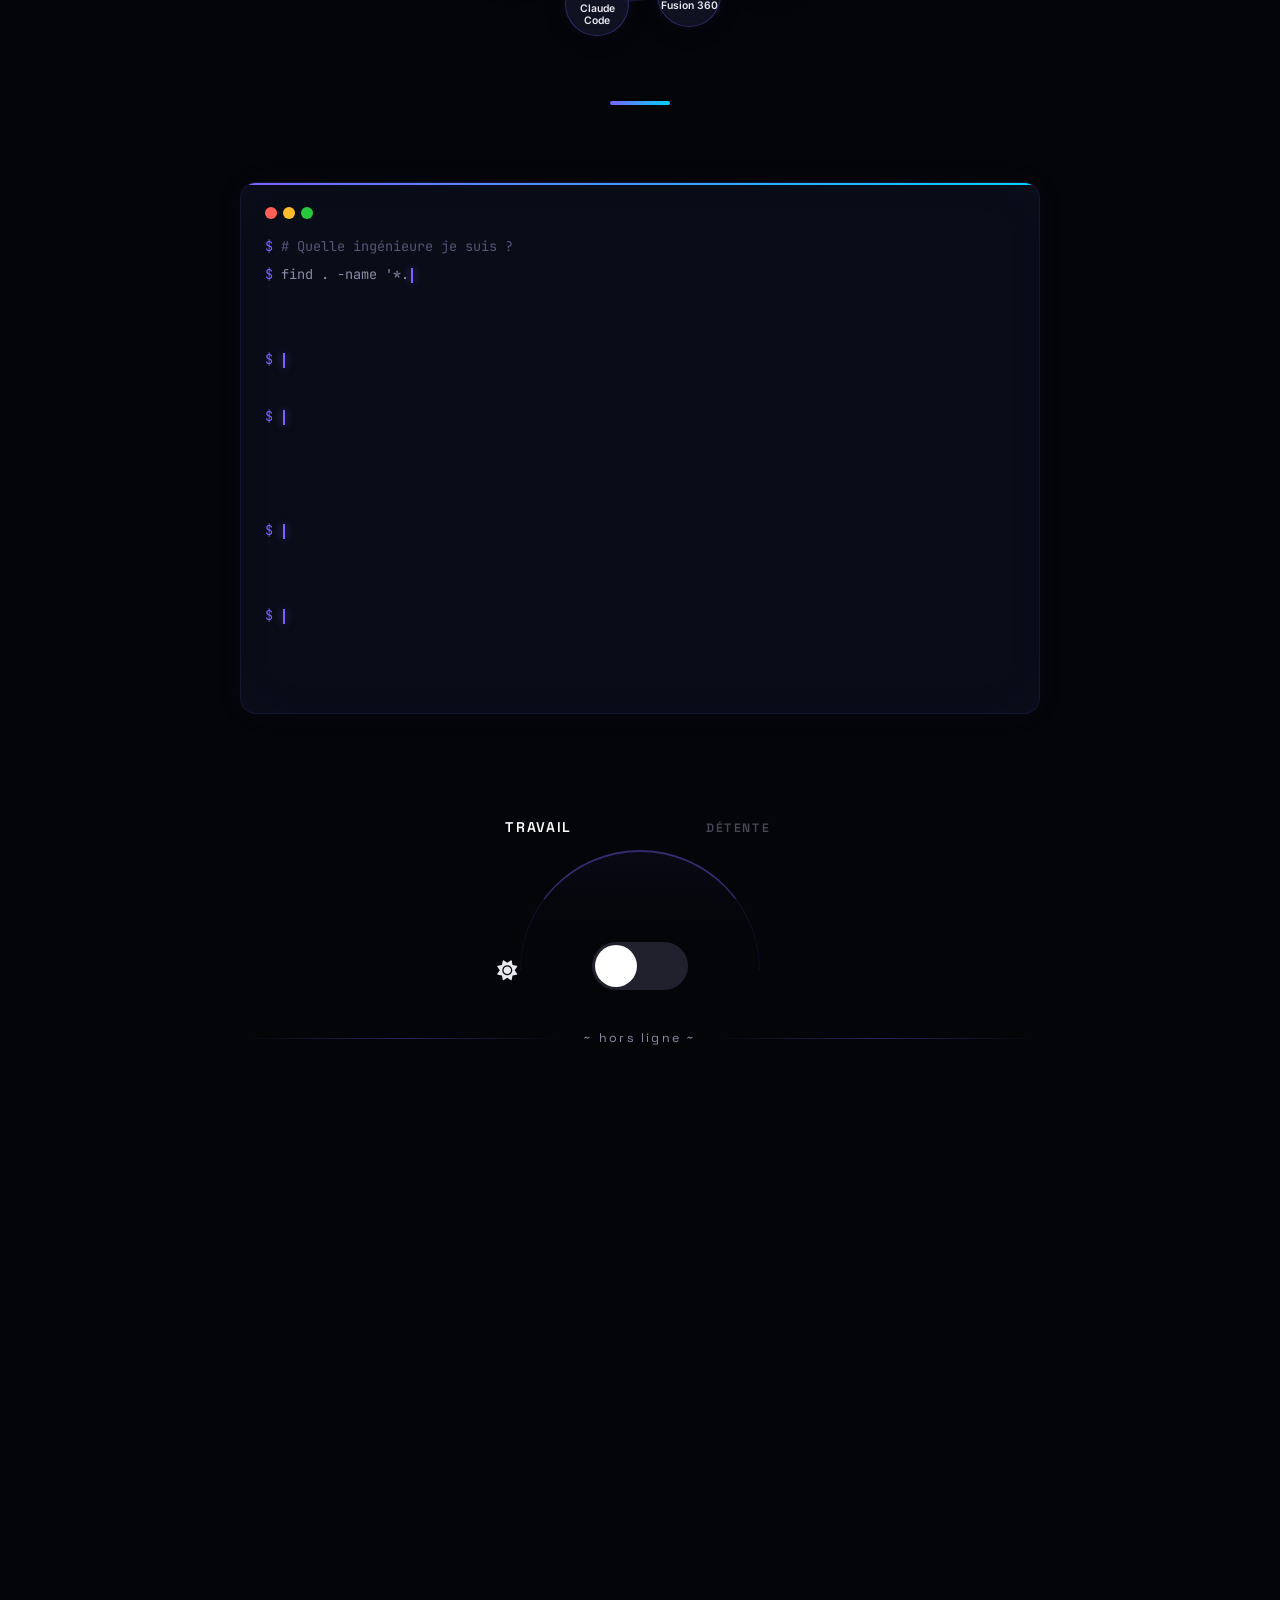
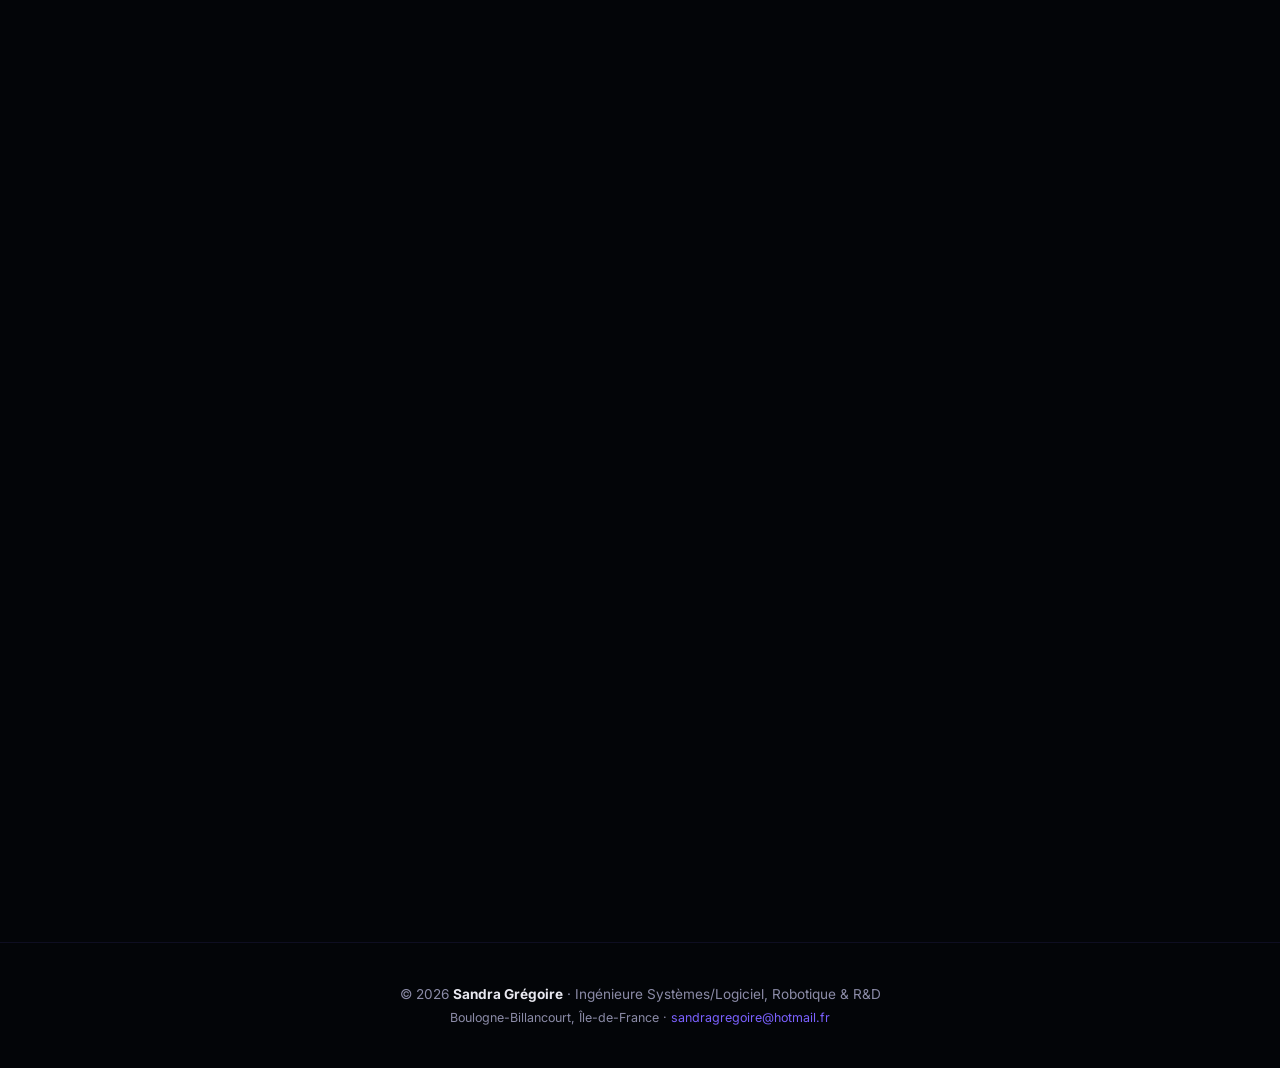
==== commit ba50c07f: "fix tools spiderweb" ====
--- a/Website/about.html
+++ b/Website/about.html
@@ -98,7 +98,7 @@
             </p>
 
             <!-- Lien vers le CV -->
-            <div style="margin-top: 24px;">
+            <div class="mt-sm">
               <a href="src/data/doc/CV_SG4.pdf" class="btn btn-secondary" style="display:inline-flex; font-size:0.85rem; padding:10px 18px;">
                 ⬇ Télécharger mon CV
               </a>
@@ -221,18 +221,18 @@
         </div>
 
         <!-- Compétences techniques -->
-        <div style="margin-top: 80px;">
+        <div class="mt-xl">
           <div class="section-header">
             <div class="section-eyebrow">Hard skills</div>
             <h2>Compétences techniques</h2>
             <div class="divider"></div>
           </div>
 
-          <div>
+          <div class="mb-lg">
             <p style="margin-top: 16px; margin-bottom: 10px; font-size:0.85rem; color:var(--text-muted); text-align: center;">
               « La connaissance s’acquiert par l’expérience, tout le reste n’est que de l’information. »
             </p>
-            <p style="margin-bottom: 70px; font-size:0.85rem; color:var(--text-muted); text-align: center;">
+            <p style="font-size:0.85rem; color:var(--text-muted); text-align: center;">
               — Albert Einstein
             </p>
           </div>
@@ -343,7 +343,7 @@
 
 
         <!-- Terminal animé — effet "machine qui code" -->
-        <div class="hero-terminal fade-up" style="margin-top: 80px; max-width: 800px; margin-left:auto; margin-right:auto;">
+        <div class="hero-terminal fade-up mt-xl max-w-800">
           <div class="terminal-header">
             <div class="terminal-dot"></div>
             <div class="terminal-dot"></div>
@@ -425,7 +425,7 @@
           et ca revient normalement quand on scroll en haut -->
 
         <!-- Séparateur de transition -->
-        <div class="mode-switch-container" style="margin-top: 120px; margin-bottom: 40px;">
+        <div class="mode-switch-container mt-2xl mb-md">
             <div class="switch-labels">
                 <span class="switch-label switch-label-left">Travail</span>
                 <span class="switch-label switch-label-right">Détente</span>
@@ -449,7 +449,7 @@
         </div>
 
           <!-- Contenu : texte + galerie -->
-          <div class="about-grid personal-content" style="margin-top: 80px;">
+          <div class="about-grid personal-content mt-xl">
 
               <!-- Galerie photo -->
               <div class="photo-mosaic fade-up" style="transition-delay:0.25s">
@@ -567,7 +567,8 @@
   const ctx = canvas.getContext('2d');
 
   const toolsData = [
-    { id: 'github', name: 'GitHub', icon: 'fa-brands fa-github', central: true, desc: 'Plateforme de versioning, CI/CD et collaboration.', uses: ['Repositories', 'Actions', 'Pull Requests'] },
+    { id: 'central', name: 'Stack', icon: 'fa-solid fa-layer-group', central: true, desc: 'Écosystème de développement : versionning, CI/CD, conteneurisation et collaboration.', uses: ['Dev', 'CI/CD', 'Agile'] },
+    { id: 'github', name: 'GitHub', icon: 'fa-brands fa-github', desc: 'Plateforme de versioning, CI/CD et collaboration.', uses: ['Repositories', 'Actions', 'Pull Requests'] },
     { id: 'git', name: 'Git', icon: 'fa-brands fa-git-alt', desc: 'Gestion de versions et collaboration en équipe.', uses: ['Branches', 'Merge', 'CI/CD'] },
     { id: 'docker', name: 'Docker', icon: 'fa-brands fa-docker', desc: 'Conteneurisation et orchestration des services.', uses: ['Images', 'Compose', 'Déploiement'] },
     { id: 'vscode', name: 'VS Code', icon: 'fa-solid fa-code', desc: 'Éditeur de code principal et extensible.', uses: ['Extensions', 'Débogage'] },
@@ -611,45 +612,29 @@
       nodes.push({ data: central, el: node, x: 0, y: 0, speed: 0.3 + Math.random() * 0.3, offset: Math.random() * Math.PI * 2 });
     }
 
-    // Random placement for peripheral nodes to avoid overlap and create a natural feel
-    const minR = 160;
-    const maxR = 350;
-    const minDist = 130;
-    const placed = [];
-
-    periphery.forEach((t) => {
-      let x = 0, y = 0, r, theta;
-      let attempts = 0;
-      let collided = true;
-
-      while (collided && attempts < 200) {
-        r = minR + Math.random() * (maxR - minR);
-        theta = Math.random() * Math.PI * 2;
-        x = Math.cos(theta) * r;
-        y = Math.sin(theta) * r;
-        collided = false;
-
-        for (const p of placed) {
-          const dx = x - p.x;
-          const dy = y - p.y;
-          if (Math.sqrt(dx * dx + dy * dy) < minDist) {
-            collided = true;
-            break;
-          }
-        }
-        attempts++;
-      }
-
-      placed.push({ x, y });
-      const node = createNodeElement(t);
+    // Circular deterministic placement — no overlap, fits container
+    const nodeSize = window.innerWidth <= 480 ? 72 : (window.innerWidth <= 768 ? 80 : 100);
+    const halfSize = nodeSize / 2;
+    const count = periphery.length;
+    const minDimHalf = Math.min(width, height) / 2;
+    const margin = 20;
+    // Ensure nodes stay inside the container
+    const safeRadius = Math.max(minDimHalf - halfSize - margin, 80);
+
+    for (let i = 0; i < count; i++) {
+      const angle = (i / count) * 2 * Math.PI - Math.PI / 2;
+      const x = Math.cos(angle) * safeRadius;
+      const y = Math.sin(angle) * safeRadius;
+
+      const node = createNodeElement(periphery[i]);
       container.appendChild(node);
-      nodes.push({ data: t, el: node, x: x, y: y, speed: 0.2 + Math.random() * 0.3, offset: Math.random() * Math.PI * 2 });
-    });
+      nodes.push({ data: periphery[i], el: node, x: x, y: y, speed: 0.2 + Math.random() * 0.3, offset: Math.random() * Math.PI * 2 });
+    }
   }
 
   function createNodeElement(data, x, y) {
     const div = document.createElement('div');
-    div.className = 'tool-node';
+    div.className = 'tool-node' + (data.central ? ' central' : '');
     const usesHtml = data.uses.map(u => `<span class="tooltip-tag">${u}</span>`).join('');
     div.innerHTML = `
       <div class="node-circle">
@@ -668,13 +653,19 @@
   }
 
   function updatePositions(time) {
-    const nodeSize = 120; // must match CSS .tool-node width
+    const nodeSize = window.innerWidth <= 480 ? 72 : (window.innerWidth <= 768 ? 80 : 100);
     const half = nodeSize / 2;
     nodes.forEach(node => {
       const floatX = Math.sin(time * 0.001 * node.speed + node.offset) * 6;
       const floatY = Math.cos(time * 0.001 * node.speed + node.offset) * 6;
-      const px = cx + node.x + floatX;
-      const py = cy + node.y + floatY;
+
+      const targetX = cx + node.x + floatX;
+      const targetY = cy + node.y + floatY;
+
+      // Clamp to stay strictly inside container bounds
+      const px = Math.max(half, Math.min(width - half, targetX));
+      const py = Math.max(half, Math.min(height - half, targetY));
+
       node.el.style.left = (px - half) + 'px';
       node.el.style.top = (py - half) + 'px';
       node.px = px;
--- a/Website/style_new.css
+++ b/Website/style_new.css
@@ -71,6 +71,9 @@
   line-height: 1.15;
   color: var(--text);
 }
+h1, h2, h3 {
+  text-wrap: balance;
+}
 h1 {
   font-size: clamp(2.5rem, 5.5vw, 5rem);
 }
@@ -275,6 +278,11 @@
 .nav-links a.active {
   color: var(--text);
 }
+.nav-links a:focus-visible {
+  outline: 2px solid var(--violet);
+  outline-offset: 2px;
+  border-radius: 10px;
+}
 .nav-cta {
   background: var(--gradient) !important;
   color: #fff !important;
@@ -294,6 +302,12 @@
   padding: 8px;
   background: none;
   border: none;
+  border-radius: 8px;
+  transition: background var(--transition);
+}
+.nav-burger:focus-visible {
+  outline: 2px solid var(--violet);
+  outline-offset: 2px;
 }
 .nav-burger span {
   width: 24px;
@@ -405,6 +419,10 @@
   position: relative;
   overflow: hidden;
 }
+.btn:focus-visible {
+  outline: 2px solid var(--cyan);
+  outline-offset: 3px;
+}
 .btn::after {
   content: "";
   position: absolute;
@@ -909,7 +927,7 @@
   position: fixed;
   inset: 0;
   background: rgba(0, 0, 0, 0.8);
-  z-index: 200;
+  z-index: 130;
   backdrop-filter: blur(8px);
   -webkit-backdrop-filter: blur(8px);
   padding: 24px;
@@ -1052,7 +1070,7 @@
   position: fixed;
   inset: 0;
   background: rgba(0, 0, 0, 0.95);
-  z-index: 300;
+  z-index: 140;
   flex-direction: column;
   align-items: center;
   justify-content: center;
@@ -1100,7 +1118,7 @@
   align-items: center;
   justify-content: center;
   transition: all var(--transition);
-  z-index: 301;
+  z-index: 141;
   pointer-events: auto;
 }
 .lightbox-close:hover {
@@ -1545,7 +1563,7 @@
 }
 body.relaxed .switch-icon .fa-sun {
   opacity: 0;
-  transform: rotate sprinkle(180deg) scale(0.5);
+  transform: rotate(180deg) scale(0.5);
 }
 body.relaxed .switch-icon .fa-moon {
   opacity: 1;
@@ -1558,9 +1576,11 @@
   height: 48px;
 }
 .switch input {
+  position: absolute;
   opacity: 0;
   width: 0;
   height: 0;
+  pointer-events: none;
 }
 .slider {
   position: absolute;
@@ -1569,7 +1589,7 @@
   left: 0;
   right: 0;
   bottom: 0;
-  background-color: #ccc;
+  background-color: rgba(100, 100, 130, 0.3);
   transition: 0.4s;
   border-radius: 24px;
 }
@@ -1718,7 +1738,7 @@
 .skip-link {
   position: absolute;
   left: -9999px;
-  z-index: 1001;
+  z-index: 150;
   padding: 8px 16px;
   background: var(--violet);
   color: #fff;
@@ -1728,6 +1748,31 @@
   left: 16px;
   top: 16px;
 }
+
+/* ============================================
+ * Utility Classes (spacers, responsive)
+ * ============================================ */
+/* Marges verticales responsive — rem-based */
+.mt-sm  { margin-top: clamp(16px, 2vw, 24px); }
+.mt-md  { margin-top: clamp(24px, 3vw, 40px); }
+.mt-lg  { margin-top: clamp(40px, 5vw, 64px); }
+.mt-xl  { margin-top: clamp(48px, 6vw, 80px); }
+.mt-2xl { margin-top: clamp(60px, 8vw, 120px); }
+
+.mb-sm  { margin-bottom: clamp(16px, 2vw, 24px); }
+.mb-md  { margin-bottom: clamp(24px, 3vw, 40px); }
+.mb-lg  { margin-bottom: clamp(40px, 5vw, 64px); }
+.mb-xl  { margin-bottom: clamp(48px, 6vw, 80px); }
+.mb-2xl { margin-bottom: clamp(60px, 8vw, 120px); }
+
+/* Padding bottom helper */
+.pb-md  { padding-bottom: clamp(24px, 3vw, 40px); }
+.pb-lg  { padding-bottom: clamp(40px, 5vw, 64px); }
+
+/* Max-width helpers with auto center */
+.max-w-700 { max-width: 700px; margin-left: auto; margin-right: auto; }
+.max-w-640 { max-width: 640px; margin-left: auto; margin-right: auto; }
+.max-w-800 { max-width: 800px; margin-left: auto; margin-right: auto; }
 
 /* ============================================
  * Accessibility - Reduced Motion
@@ -1748,9 +1793,10 @@
   position: relative;
   width: 100%;
   max-width: 900px;
-  height: 600px;
+  height: 540px;
   margin: 0 auto;
-  overflow: visible;
+  z-index: 5;
+  min-height: 240px;
 }
 
 .tools-canvas {
@@ -1774,8 +1820,8 @@
 
 .tool-node {
   position: absolute;
-  width: 120px;
-  height: 120px;
+  width: 100px;
+  height: 100px;
   display: flex;
   align-items: center;
   justify-content: center;
@@ -1790,8 +1836,8 @@
 }
 
 .tool-node .node-circle {
-  width: 80px;
-  height: 80px;
+  width: 64px;
+  height: 64px;
   border-radius: 50%;
   background: rgba(18, 22, 40, 0.8);
   border: 1px solid rgba(123, 97, 255, 0.3);
@@ -1811,19 +1857,40 @@
   background: rgba(18, 22, 40, 0.95);
 }
 
+/* Central hub node — visually unifies the tool spiderweb */
+.tool-node.central .node-circle {
+  width: 80px;
+  height: 80px;
+  border-width: 2px;
+  border-color: rgba(0, 212, 255, 0.5);
+  background: rgba(18, 22, 40, 0.95);
+  box-shadow: 0 0 25px rgba(0, 212, 255, 0.2), 0 4px 20px rgba(0, 0, 0, 0.3);
+}
+
+.tool-node.central .node-icon {
+  font-size: 1.5rem;
+  color: var(--cyan);
+  text-shadow: 0 0 10px rgba(0, 212, 255, 0.6);
+}
+
+.tool-node.central .node-label {
+  font-weight: 700;
+  font-size: 0.7rem;
+}
+
 .tool-node .node-icon {
-  font-size: 1.5rem;
+  font-size: 1.25rem;
   color: var(--violet);
-  margin-bottom: 4px;
+  margin-bottom: 2px;
 }
 
 .tool-node .node-label {
-  font-size: 0.7rem;
+  font-size: 0.65rem;
   font-weight: 600;
   color: var(--text);
   text-align: center;
   line-height: 1.2;
-  padding: 0 4px;
+  padding: 0 2px;
 }
 
 .tool-node .node-tooltip {
@@ -1841,7 +1908,7 @@
   visibility: hidden;
   transition: all 0.3s ease;
   pointer-events: none;
-  z-index: 1000;
+  z-index: 120;
   box-shadow: 0 10px 30px rgba(0, 0, 0, 0.4);
 }
 
@@ -1886,21 +1953,69 @@
 /* Responsive spiderweb */
 @media (max-width: 768px) {
   .tools-spiderweb {
-    height: 350px;
+    height: min(380px, 70vw);
   }
   .tool-node {
-    width: 90px;
-    height: 90px;
+    width: 80px;
+    height: 80px;
   }
   .tool-node .node-circle {
-    width: 60px;
-    height: 60px;
+    width: 52px;
+    height: 52px;
   }
   .tool-node .node-icon {
-    font-size: 1.2rem;
+    font-size: 1.1rem;
   }
   .tool-node .node-label {
-    font-size: 0.6rem;
+    font-size: 0.55rem;
+  }
+  .node-tooltip {
+    min-width: 160px;
+    max-width: 220px;
+    padding: 10px 12px;
+  }
+  .node-tooltip h4 {
+    font-size: 0.82rem;
+  }
+  .node-tooltip p {
+    font-size: 0.75rem;
+  }
+}
+
+@media (max-width: 480px) {
+  .tools-spiderweb {
+    height: min(420px, 95vw);
+    min-height: 280px;
+  }
+  .tool-node {
+    width: 72px;
+    height: 72px;
+  }
+  .tool-node .node-circle {
+    width: 52px;
+    height: 52px;
+  }
+  .tool-node .node-icon {
+    font-size: 1.05rem;
+  }
+  .tool-node .node-label {
+    font-size: 0.55rem;
+  }
+  .node-tooltip {
+    min-width: 140px;
+    max-width: 180px;
+    padding: 8px 10px;
+    border-radius: 8px;
+  }
+  .node-tooltip h4 {
+    font-size: 0.78rem;
+  }
+  .node-tooltip p {
+    font-size: 0.72rem;
+  }
+  .node-tooltip .tooltip-tag {
+    font-size: 0.65rem;
+    padding: 1px 5px;
   }
 }
 
@@ -1909,12 +2024,6 @@
  * ============================================ */
 @media (max-width: 768px) {
   .nav-links {
-    display: none;
-  }
-  .nav-burger {
-    display: flex;
-  }
-  .nav-links.open {
     display: flex;
     flex-direction: column;
     position: fixed;
@@ -1922,9 +2031,28 @@
     left: 0;
     right: 0;
     background: var(--bg);
-    border-bottom: 1px solid var(--border);
+    border-bottom: 1px solid transparent;
+    padding: 0 24px;
+    gap: 0;
+    max-height: 0;
+    overflow: hidden;
+    opacity: 0;
+    transform: translateY(-8px);
+    transition: max-height 0.35s ease, opacity 0.35s ease, transform 0.35s ease, border-color 0.35s ease, padding 0.35s ease;
+    pointer-events: none;
+    z-index: 99;
+  }
+  .nav-links.open {
+    max-height: 400px;
     padding: 16px 24px;
     gap: 4px;
+    border-bottom-color: var(--border);
+    opacity: 1;
+    transform: translateY(0);
+    pointer-events: auto;
+  }
+  .nav-burger {
+    display: flex;
   }
   .hero h1 {
     font-size: 2.4rem;
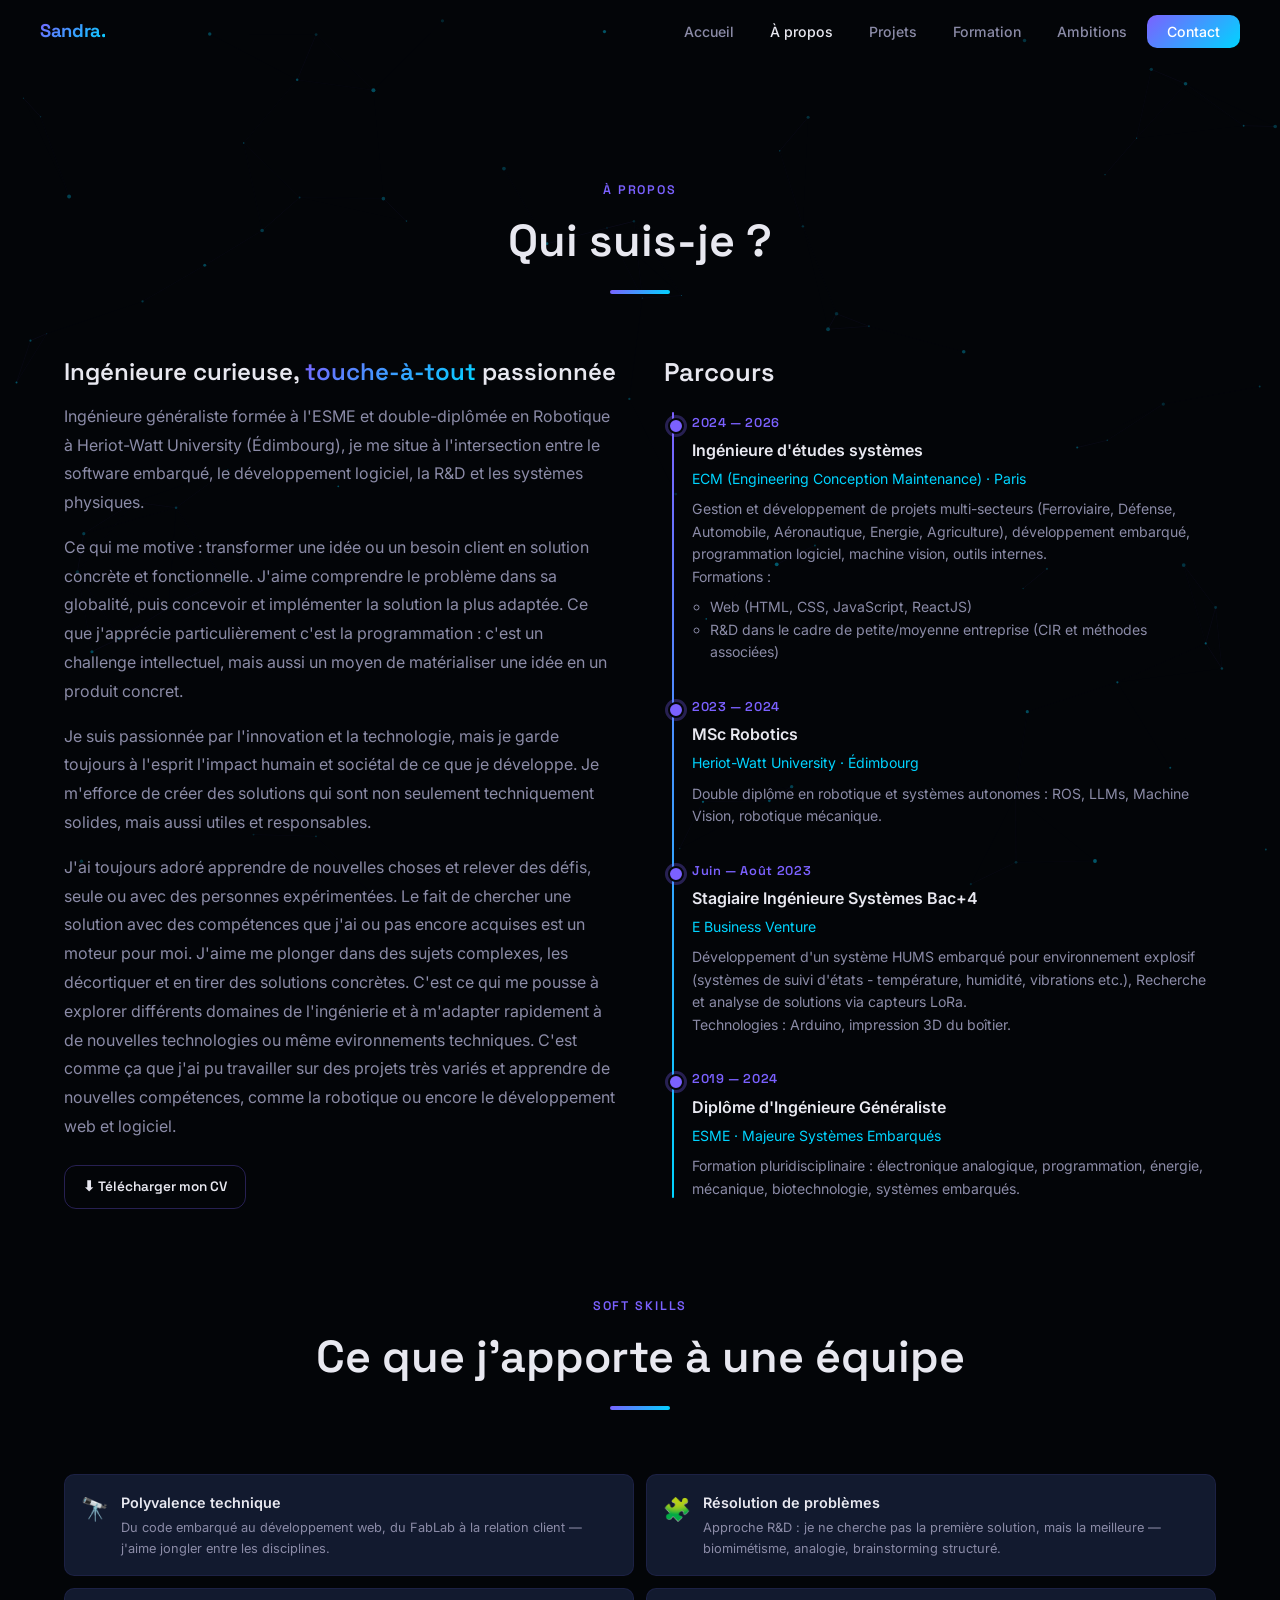
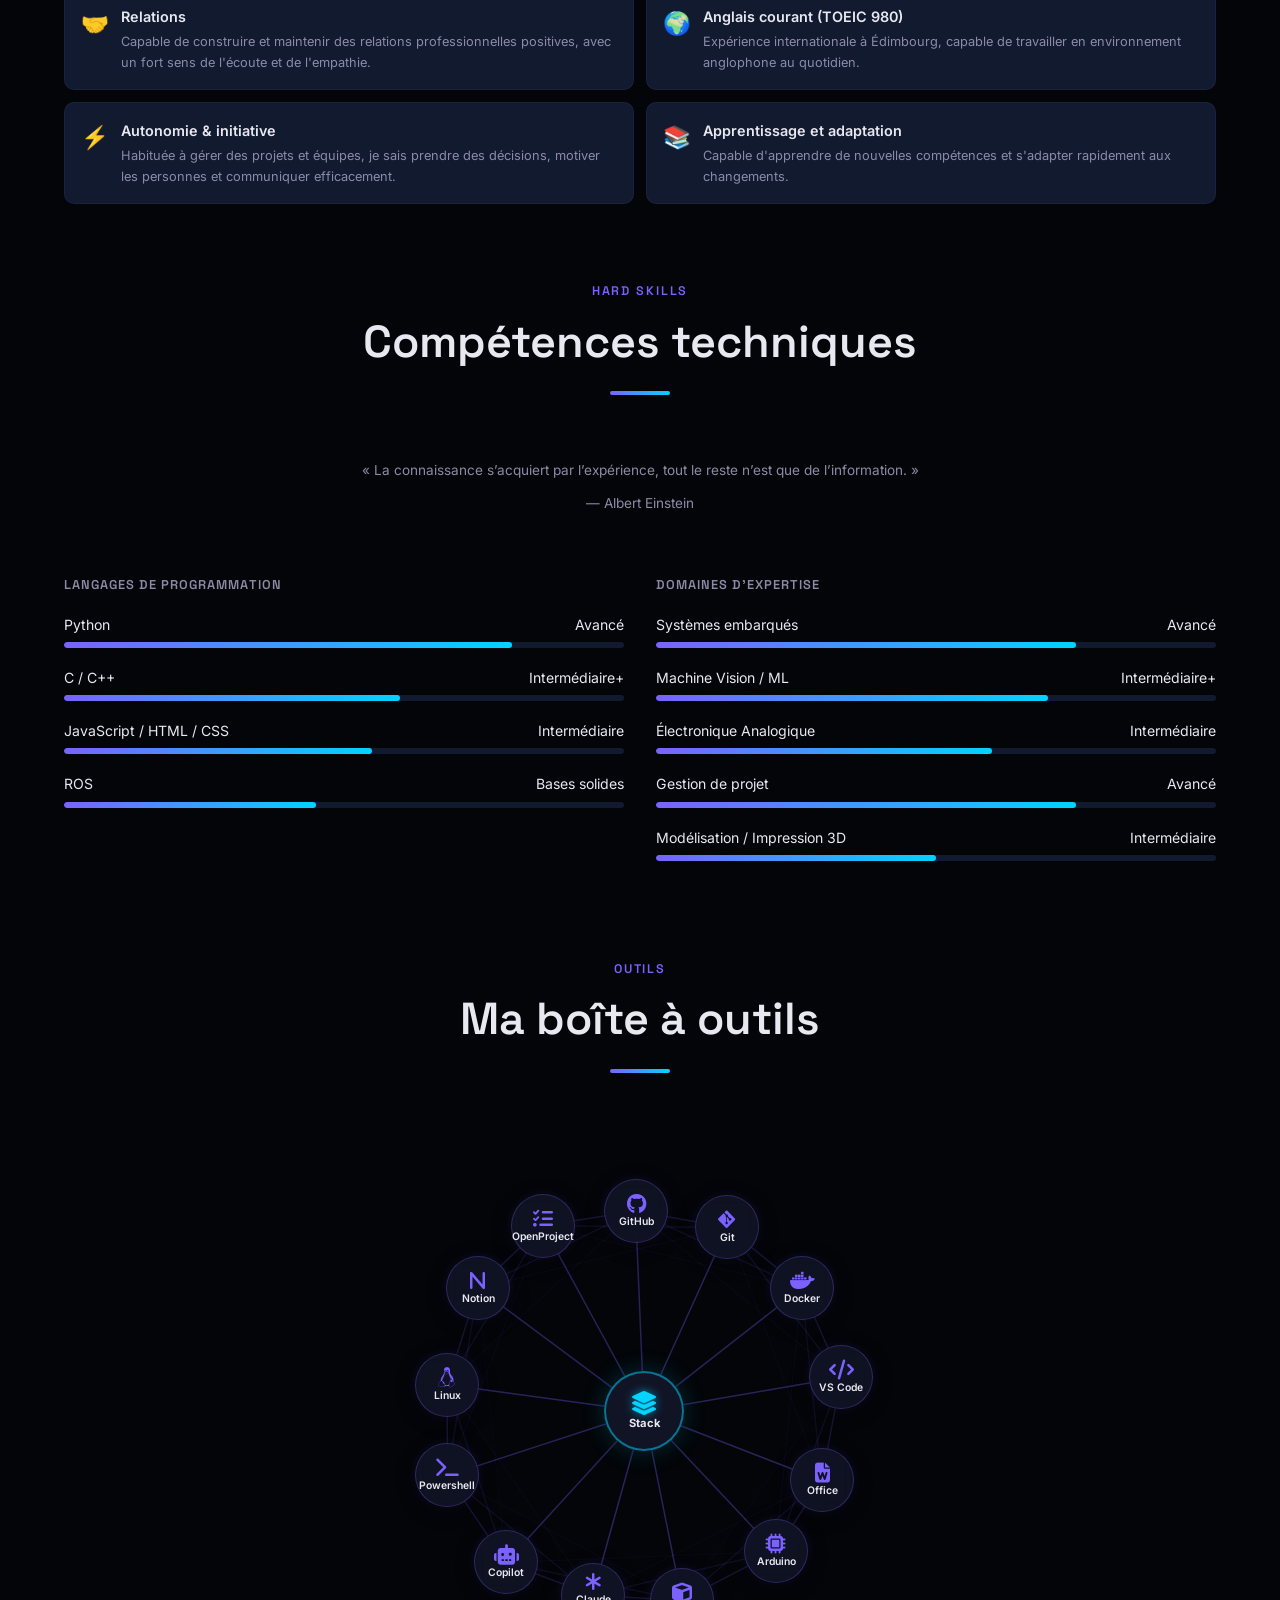
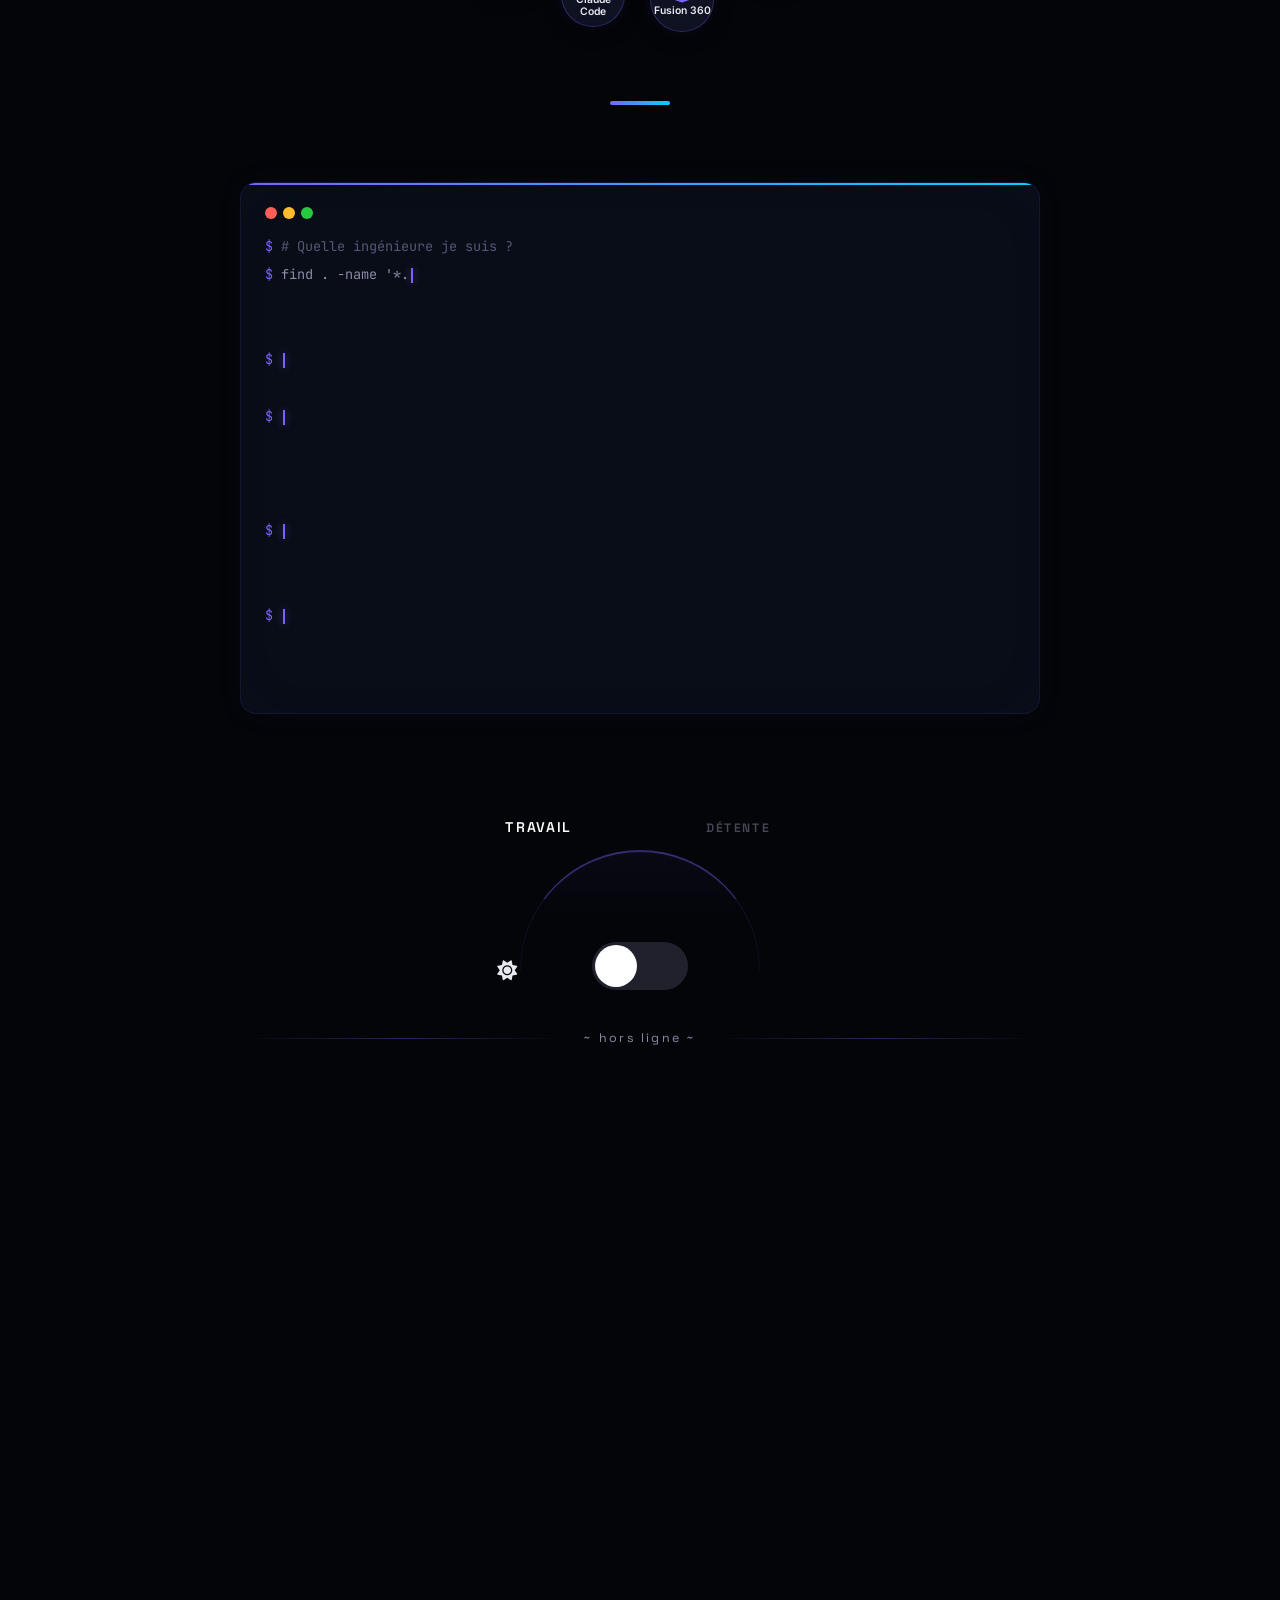
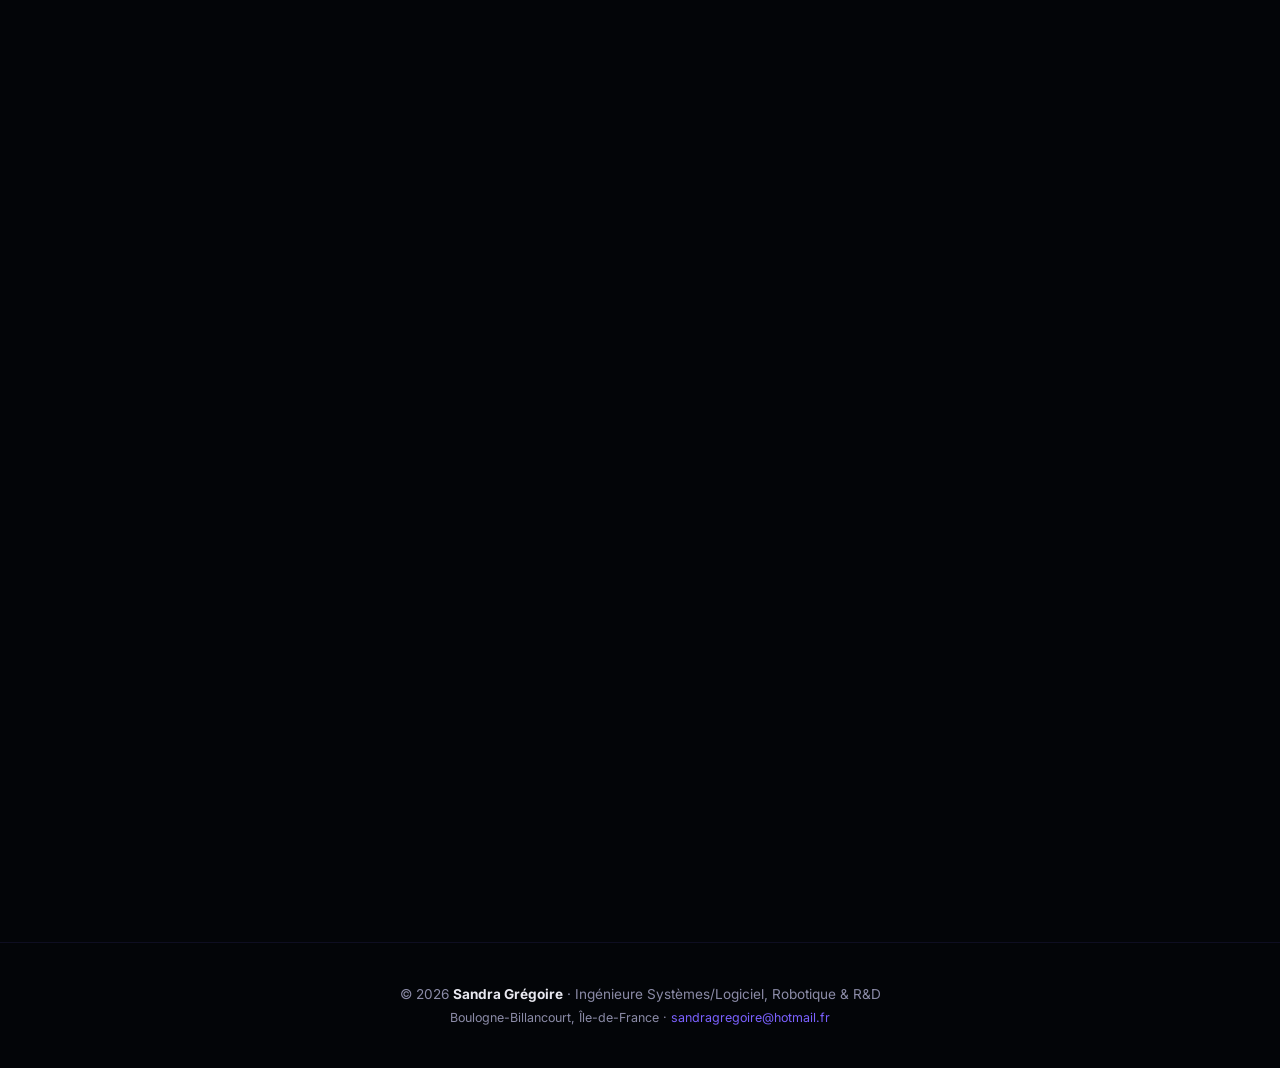
==== commit 4f137758: "fix section outils - about version mobile" ====
--- a/Website/about.html
+++ b/Website/about.html
@@ -556,182 +556,5 @@
 
 
 <script type="module" src="./src/app.js"></script>
-<script>
-(function() {
-  'use strict';
-
-  const container = document.getElementById('tools-spiderweb');
-  if (!container) return;
-
-  const canvas = document.getElementById('tools-canvas');
-  const ctx = canvas.getContext('2d');
-
-  const toolsData = [
-    { id: 'central', name: 'Stack', icon: 'fa-solid fa-layer-group', central: true, desc: 'Écosystème de développement : versionning, CI/CD, conteneurisation et collaboration.', uses: ['Dev', 'CI/CD', 'Agile'] },
-    { id: 'github', name: 'GitHub', icon: 'fa-brands fa-github', desc: 'Plateforme de versioning, CI/CD et collaboration.', uses: ['Repositories', 'Actions', 'Pull Requests'] },
-    { id: 'git', name: 'Git', icon: 'fa-brands fa-git-alt', desc: 'Gestion de versions et collaboration en équipe.', uses: ['Branches', 'Merge', 'CI/CD'] },
-    { id: 'docker', name: 'Docker', icon: 'fa-brands fa-docker', desc: 'Conteneurisation et orchestration des services.', uses: ['Images', 'Compose', 'Déploiement'] },
-    { id: 'vscode', name: 'VS Code', icon: 'fa-solid fa-code', desc: 'Éditeur de code principal et extensible.', uses: ['Extensions', 'Débogage'] },
-    { id: 'office', name: 'Office', icon: 'fa-solid fa-file-word', desc: 'Suite bureautique pour la documentation.', uses: ['Word', 'Excel', 'PowerPoint'] },
-    { id: 'arduino', name: 'Arduino', icon: 'fa-solid fa-microchip', desc: 'Programmation embarquée et prototypage rapide.', uses: ['Capteurs', 'PWM'] },
-    { id: 'fusion', name: 'Fusion 360', icon: 'fa-solid fa-cube', desc: 'Conception 3D et électronique.', uses: ['CAD', 'FEM', 'Impression 3D'] },
-    { id: 'claude', name: 'Claude Code', icon: 'fa-solid fa-asterisk', desc: 'Assistant IA pour la génération et révision de code.', uses: ['Génération', 'Review', 'Doc'] },
-    { id: 'copilot', name: 'Copilot', icon: 'fa-solid fa-robot', desc: "Assistance IA dans l'IDE pour la programmation.", uses: ['Autocomplétion', 'Suggestions', 'Tests'] },
-    { id: 'powershell', name: 'Powershell', icon: 'fa-solid fa-terminal', desc: 'Automatisation des tâches et scripting système.', uses: ['Scripts', 'Automation'] },
-    { id: 'linux', name: 'Linux', icon: 'fa-brands fa-linux', desc: "Système d'exploitation libre pour le développement.", uses: ['Bash', 'Admin'] },
-    { id: 'notion', name: 'Notion', icon: 'fa-solid fa-n', desc: 'Organisation des projets, notes et documentation.', uses: ['Wiki', 'Tasks', 'Notes'] },
-    { id: 'openproject', name: 'OpenProject', icon: 'fa-solid fa-list-check', desc: 'Gestion de projet agile et planification.', uses: ['Scrum', 'Planning', 'Tracking'] }
-  ];
-
-  let width, height, cx, cy, radius;
-  let nodes = [];
-  let rafId;
-
-  function resize() {
-    const rect = container.getBoundingClientRect();
-    width = rect.width;
-    height = rect.height;
-    canvas.width = width;
-    canvas.height = height;
-    cx = width / 2;
-    cy = height / 2;
-    radius = Math.min(width, height) * 0.42;
-  }
-
-  function createNodes() {
-    container.querySelectorAll('.tool-node').forEach(n => n.remove());
-    nodes = [];
-
-    const central = toolsData.find(t => t.central);
-    const periphery = toolsData.filter(t => !t.central);
-
-    // Central node
-    if (central) {
-      const node = createNodeElement(central);
-      container.appendChild(node);
-      nodes.push({ data: central, el: node, x: 0, y: 0, speed: 0.3 + Math.random() * 0.3, offset: Math.random() * Math.PI * 2 });
-    }
-
-    // Circular deterministic placement — no overlap, fits container
-    const nodeSize = window.innerWidth <= 480 ? 72 : (window.innerWidth <= 768 ? 80 : 100);
-    const halfSize = nodeSize / 2;
-    const count = periphery.length;
-    const minDimHalf = Math.min(width, height) / 2;
-    const margin = 20;
-    // Ensure nodes stay inside the container
-    const safeRadius = Math.max(minDimHalf - halfSize - margin, 80);
-
-    for (let i = 0; i < count; i++) {
-      const angle = (i / count) * 2 * Math.PI - Math.PI / 2;
-      const x = Math.cos(angle) * safeRadius;
-      const y = Math.sin(angle) * safeRadius;
-
-      const node = createNodeElement(periphery[i]);
-      container.appendChild(node);
-      nodes.push({ data: periphery[i], el: node, x: x, y: y, speed: 0.2 + Math.random() * 0.3, offset: Math.random() * Math.PI * 2 });
-    }
-  }
-
-  function createNodeElement(data, x, y) {
-    const div = document.createElement('div');
-    div.className = 'tool-node' + (data.central ? ' central' : '');
-    const usesHtml = data.uses.map(u => `<span class="tooltip-tag">${u}</span>`).join('');
-    div.innerHTML = `
-      <div class="node-circle">
-        <i class="node-icon ${data.icon}"></i>
-        <span class="node-label">${data.name}</span>
-      </div>
-      <div class="node-tooltip">
-        <h4>${data.name}</h4>
-        <p>${data.desc}</p>
-        <div class="tooltip-tags">
-          ${usesHtml}
-        </div>
-      </div>
-    `;
-    return div;
-  }
-
-  function updatePositions(time) {
-    const nodeSize = window.innerWidth <= 480 ? 72 : (window.innerWidth <= 768 ? 80 : 100);
-    const half = nodeSize / 2;
-    nodes.forEach(node => {
-      const floatX = Math.sin(time * 0.001 * node.speed + node.offset) * 6;
-      const floatY = Math.cos(time * 0.001 * node.speed + node.offset) * 6;
-
-      const targetX = cx + node.x + floatX;
-      const targetY = cy + node.y + floatY;
-
-      // Clamp to stay strictly inside container bounds
-      const px = Math.max(half, Math.min(width - half, targetX));
-      const py = Math.max(half, Math.min(height - half, targetY));
-
-      node.el.style.left = (px - half) + 'px';
-      node.el.style.top = (py - half) + 'px';
-      node.px = px;
-      node.py = py;
-    });
-  }
-
-  function drawLines() {
-    ctx.clearRect(0, 0, canvas.width, canvas.height);
-    ctx.lineWidth = 1.5;
-    ctx.lineCap = 'round';
-
-    const centralNode = nodes.find(n => n.data.central);
-
-    if (centralNode) {
-      nodes.forEach(node => {
-        if (node === centralNode) return;
-        ctx.beginPath();
-        ctx.moveTo(centralNode.px, centralNode.py);
-        ctx.lineTo(node.px, node.py);
-        const dist = Math.hypot(node.px - centralNode.px, node.py - centralNode.py);
-        const alpha = Math.max(0.05, 1 - dist / (radius * 2.5));
-        ctx.strokeStyle = `rgba(123, 97, 255, ${alpha * 0.5})`;
-        ctx.stroke();
-      });
-    }
-
-    const periph = nodes.filter(n => !n.data.central);
-    for (let i = 0; i < periph.length; i++) {
-      for (let j = i + 1; j < periph.length; j++) {
-        const a = periph[i];
-        const b = periph[j];
-        const dist = Math.hypot(a.px - b.px, a.py - b.py);
-        if (dist < radius * 1.4) {
-          ctx.beginPath();
-          ctx.moveTo(a.px, a.py);
-          ctx.lineTo(b.px, b.py);
-          const alpha = Math.max(0.05, 1 - dist / (radius * 1.4));
-          ctx.strokeStyle = `rgba(123, 97, 255, ${alpha * 0.25})`;
-          ctx.stroke();
-        }
-      }
-    }
-  }
-
-  function animate(time) {
-    updatePositions(time);
-    drawLines();
-    rafId = requestAnimationFrame(animate);
-  }
-
-  function init() {
-    resize();
-    createNodes();
-    if (rafId) cancelAnimationFrame(rafId);
-    animate(0);
-  }
-
-  window.addEventListener('resize', init);
-
-  if (document.readyState === 'loading') {
-    document.addEventListener('DOMContentLoaded', init);
-  } else {
-    init();
-  }
-})();
-</script>
 </body>
-</html>+</html>
--- a/Website/style_new.css
+++ b/Website/style_new.css
@@ -1897,7 +1897,7 @@
   position: absolute;
   bottom: calc(100% + 8px);
   left: 50%;
-  transform: translateX(-50%) translateY(4px);
+  transform: translateX(calc(-50% + var(--tt-shift, 0px))) translateY(4px);
   background: var(--bg-2);
   border: 1px solid var(--border-hover);
   border-radius: 12px;
@@ -1915,7 +1915,19 @@
 .tool-node:hover .node-tooltip {
   opacity: 1;
   visibility: visible;
-  transform: translateX(-50%) translateY(-4px);
+  transform: translateX(calc(-50% + var(--tt-shift, 0px))) translateY(-4px);
+}
+
+/* Flip below the node when there isn't room above (near top of screen) */
+.tool-node .node-tooltip.tooltip-flip {
+  bottom: auto;
+  top: calc(100% + 8px);
+}
+.tool-node .node-tooltip.tooltip-flip {
+  transform: translateX(calc(-50% + var(--tt-shift, 0px))) translateY(-4px);
+}
+.tool-node:hover .node-tooltip.tooltip-flip {
+  transform: translateX(calc(-50% + var(--tt-shift, 0px))) translateY(4px);
 }
 
 .node-tooltip h4 {
@@ -1953,21 +1965,32 @@
 /* Responsive spiderweb */
 @media (max-width: 768px) {
   .tools-spiderweb {
-    height: min(380px, 70vw);
+    height: min(480px, 100vw);
   }
   .tool-node {
-    width: 80px;
-    height: 80px;
+    width: 60px;
+    height: 60px;
   }
   .tool-node .node-circle {
-    width: 52px;
-    height: 52px;
+    width: 40px;
+    height: 40px;
+  }
+  .tool-node.central .node-circle {
+    width: 50px;
+    height: 50px;
+  }
+  .tool-node.central .node-icon {
+    font-size: 1rem;
+  }
+  .tool-node.central .node-label {
+    font-size: 0.48rem;
   }
   .tool-node .node-icon {
-    font-size: 1.1rem;
+    font-size: 0.85rem;
+    margin-bottom: 1px;
   }
   .tool-node .node-label {
-    font-size: 0.55rem;
+    font-size: 0.45rem;
   }
   .node-tooltip {
     min-width: 160px;
@@ -1984,22 +2007,33 @@
 
 @media (max-width: 480px) {
   .tools-spiderweb {
-    height: min(420px, 95vw);
-    min-height: 280px;
+    height: min(540px, 130vw);
+    min-height: 320px;
   }
   .tool-node {
-    width: 72px;
-    height: 72px;
-  }
-  .tool-node .node-circle {
     width: 52px;
     height: 52px;
   }
+  .tool-node .node-circle {
+    width: 34px;
+    height: 34px;
+  }
+  .tool-node.central .node-circle {
+    width: 42px;
+    height: 42px;
+  }
+  .tool-node.central .node-icon {
+    font-size: 0.9rem;
+  }
+  .tool-node.central .node-label {
+    font-size: 0.42rem;
+  }
   .tool-node .node-icon {
-    font-size: 1.05rem;
+    font-size: 0.75rem;
+    margin-bottom: 1px;
   }
   .tool-node .node-label {
-    font-size: 0.55rem;
+    font-size: 0.42rem;
   }
   .node-tooltip {
     min-width: 140px;
